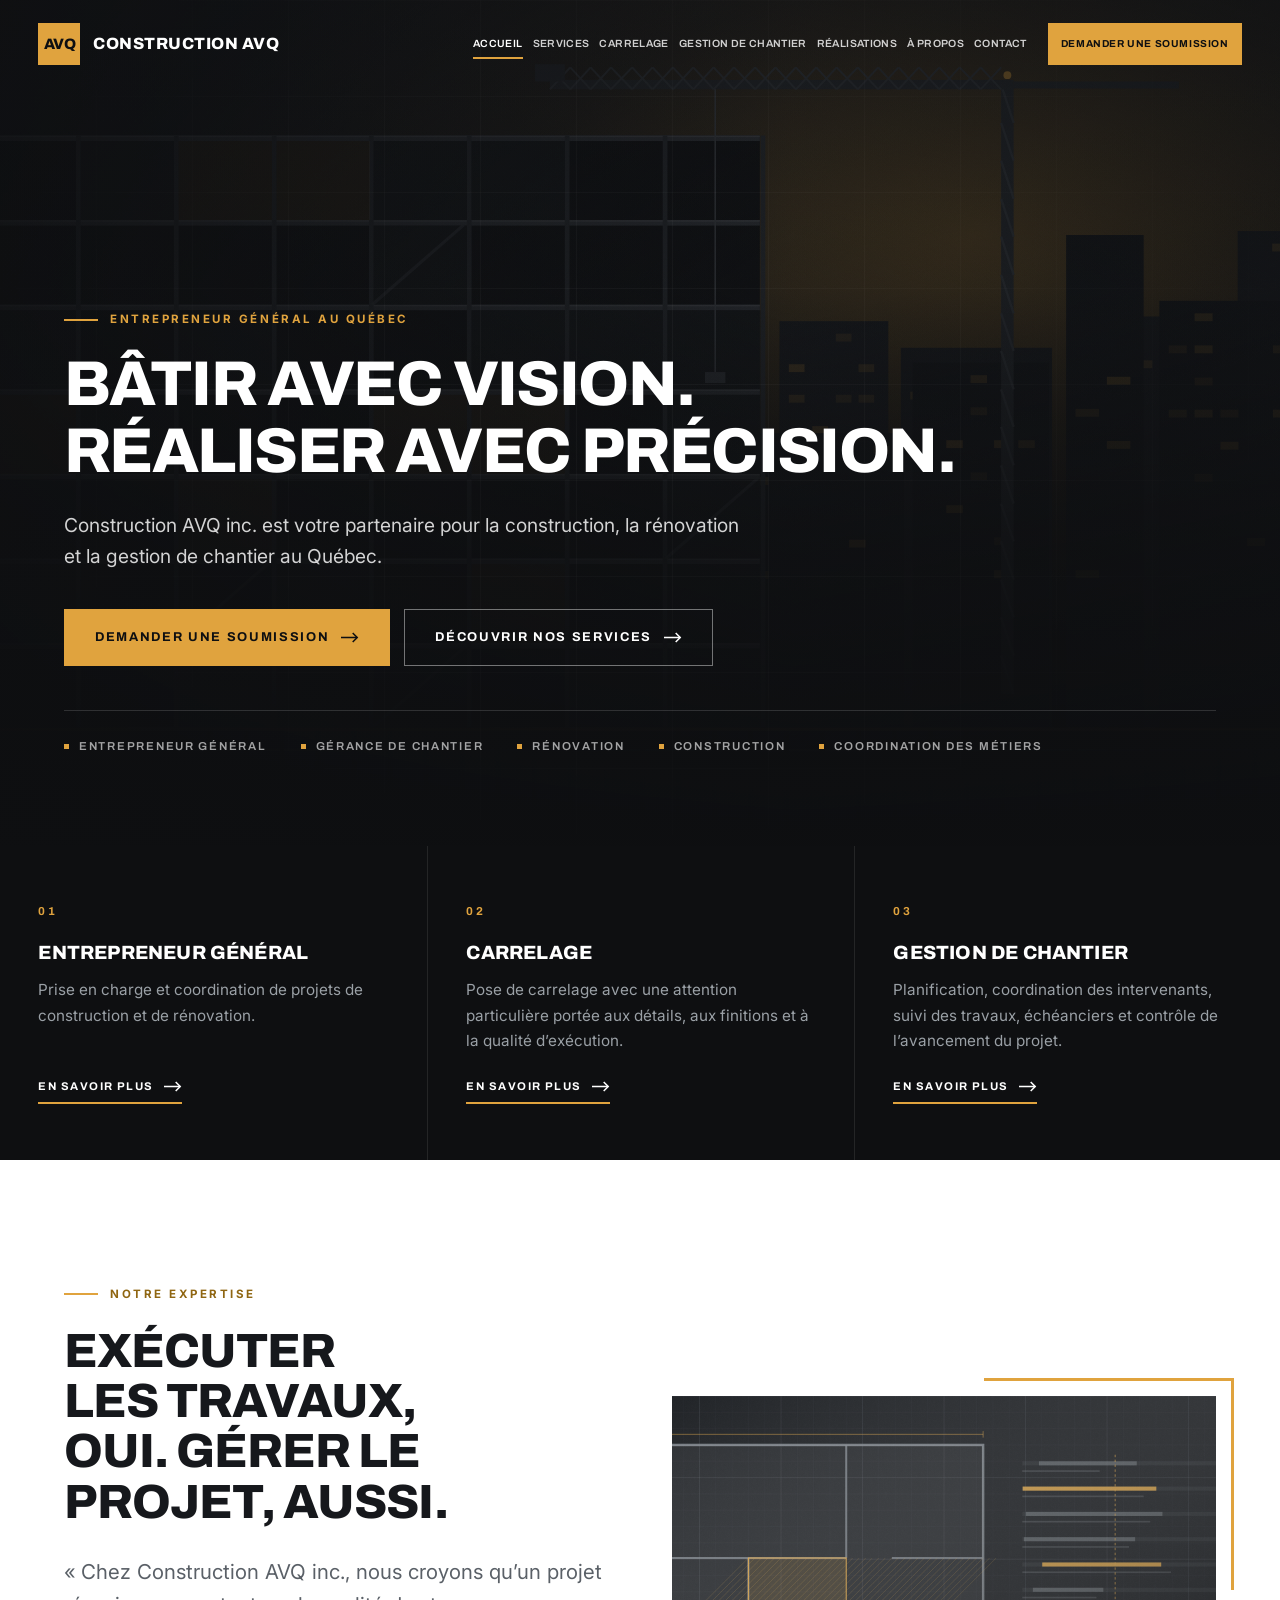
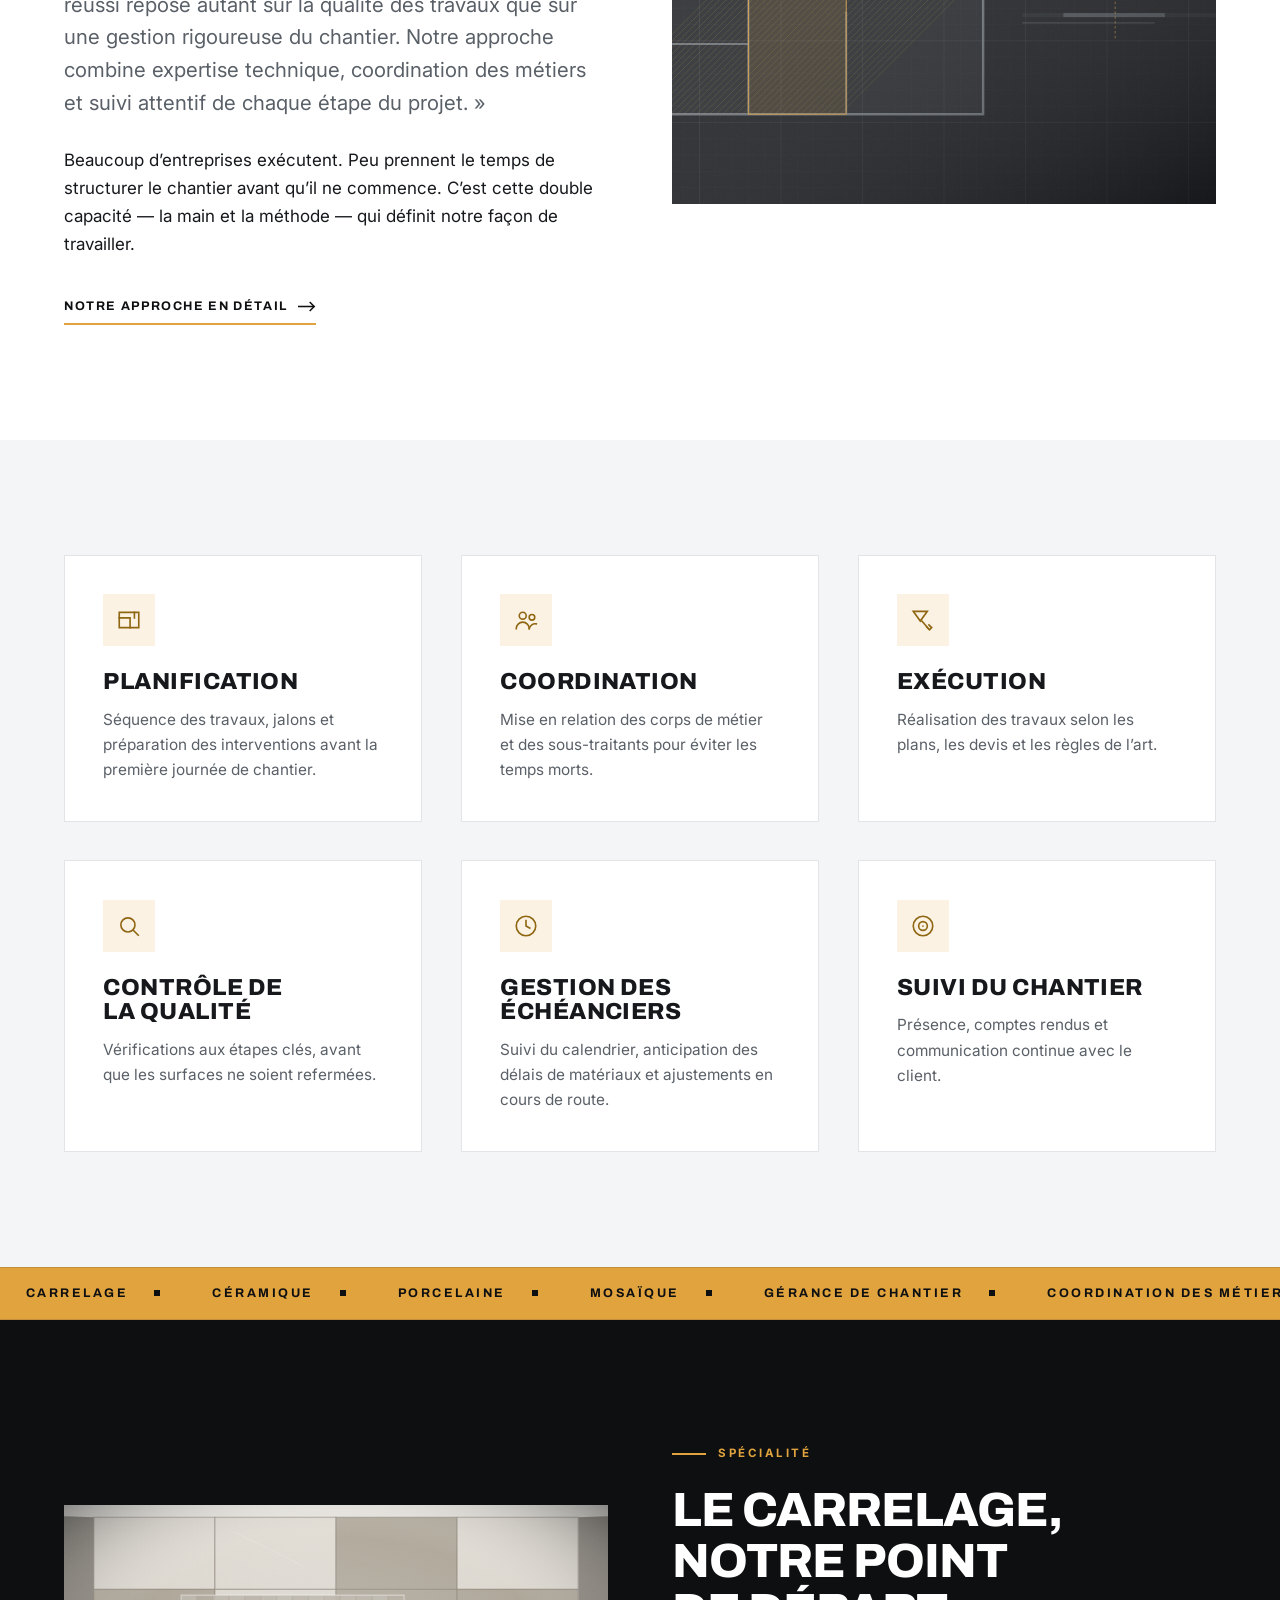
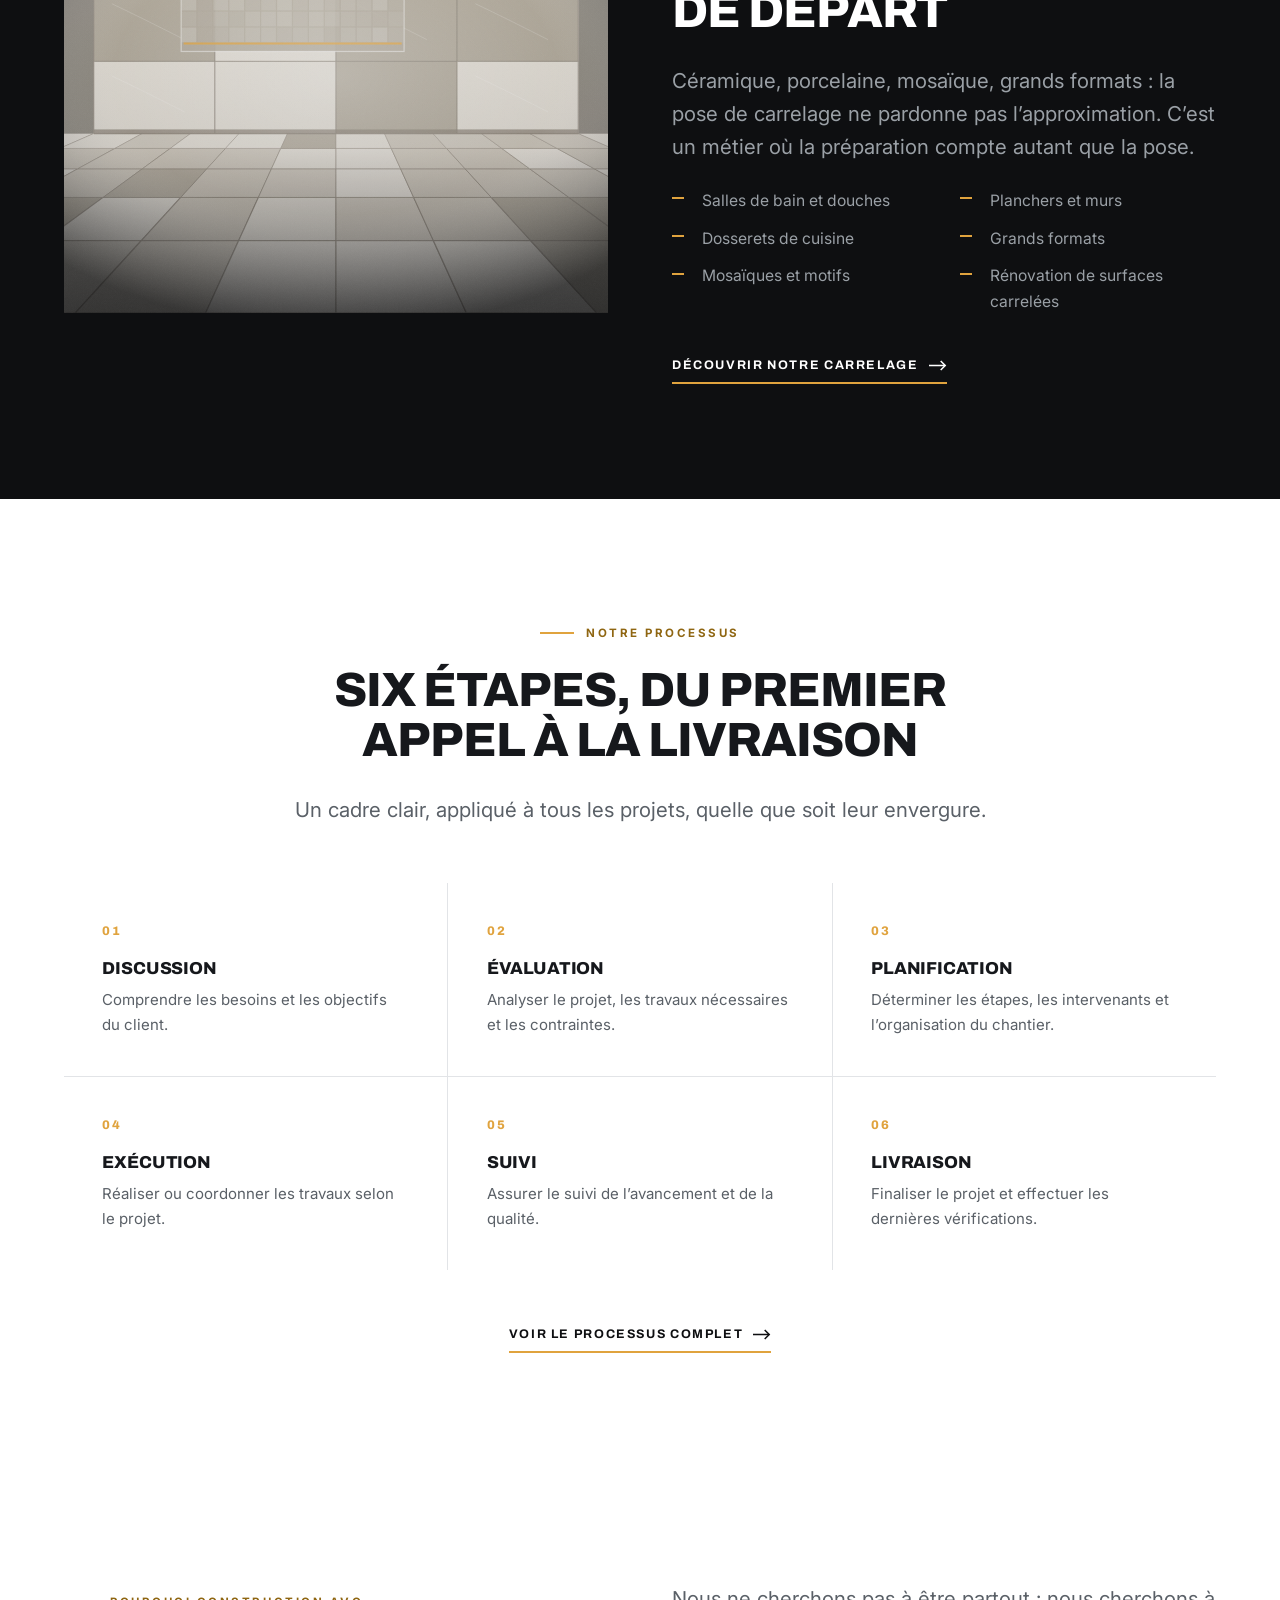
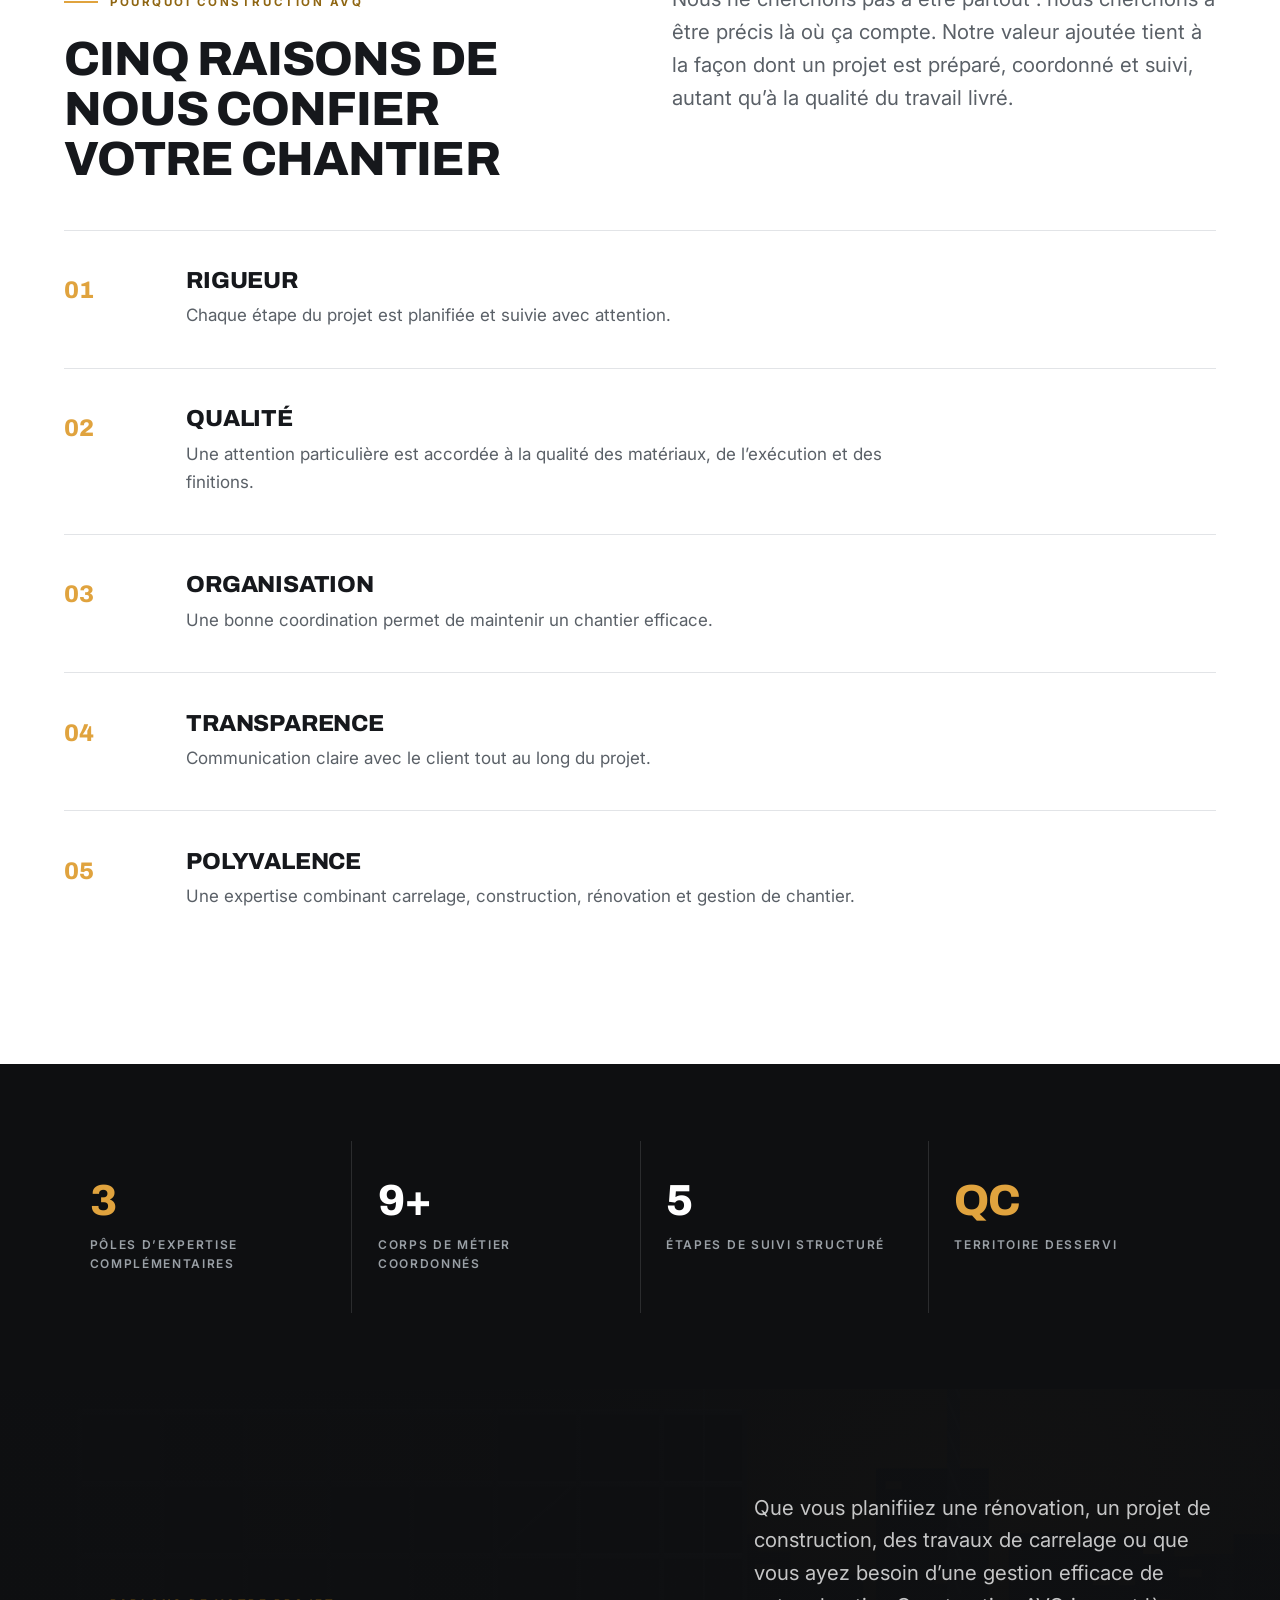
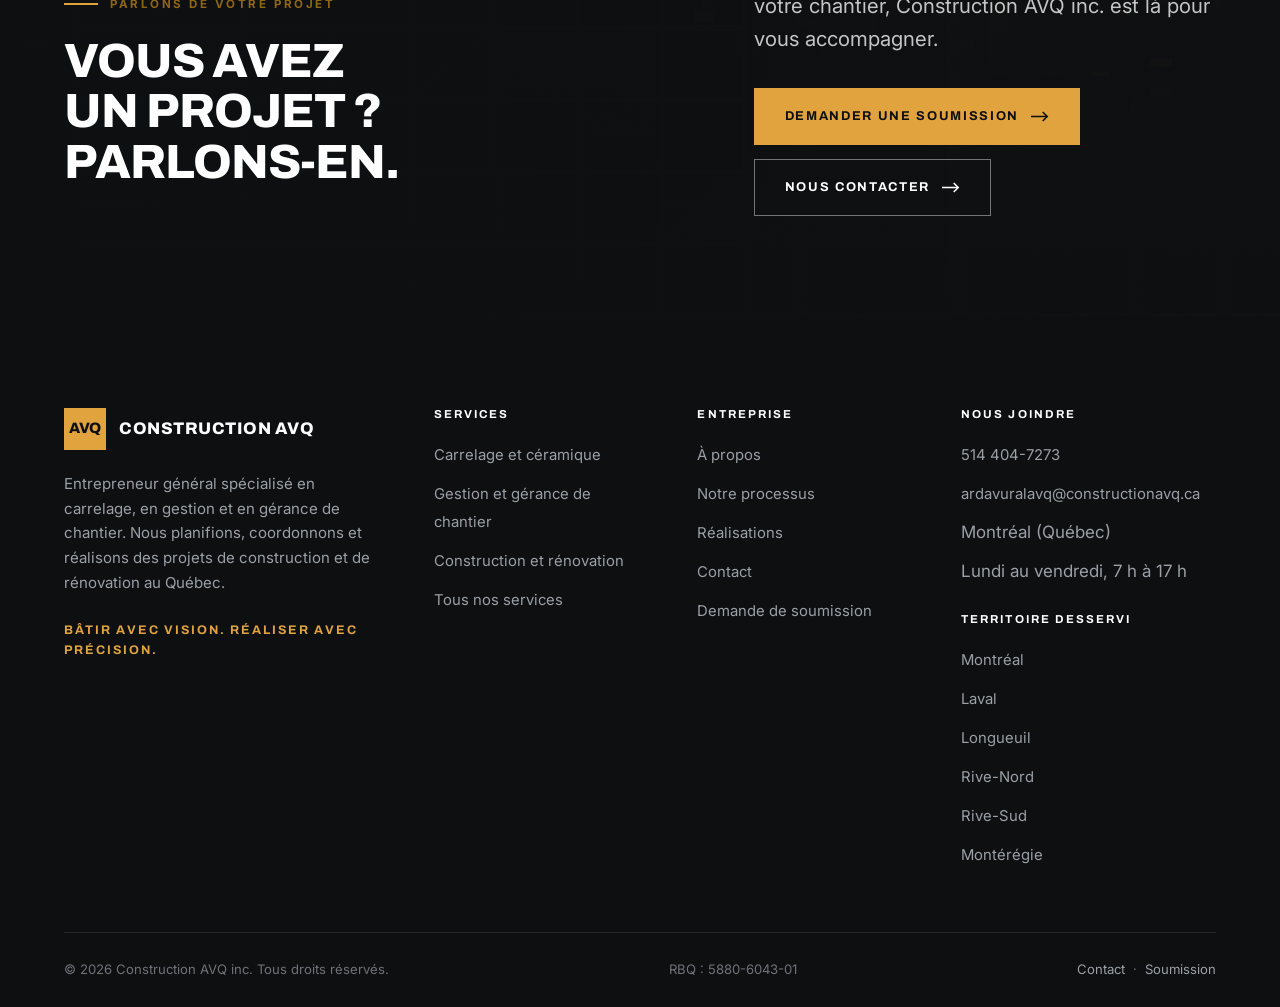
==== index.html @ e279b759 "Retire la reproduction du logo La reproduction vectorielle réalisée à l'œil ne rend pas fidèlement l" ====
<!DOCTYPE html>
<html lang="fr-CA">
<head>
<meta charset="utf-8">
<meta name="viewport" content="width=device-width, initial-scale=1">
<title>Entrepreneur général et carrelage à Montréal | Construction AVQ</title>
<meta name="description" content="Entrepreneur général spécialisé en carrelage, gestion et gérance de chantier. Construction et rénovation à Montréal et au Québec. Demandez une soumission.">
<meta name="keywords" content="entrepreneur général Montréal, entrepreneur général Québec, carrelage Montréal, pose de céramique Montréal, gestion de chantier Montréal, gérance de chantier, rénovation Montréal, construction Montréal, carreleur Montréal">
<link rel="canonical" href="https://constructionavq.ca/">
<meta name="author" content="Construction AVQ inc.">
<meta name="robots" content="index, follow, max-image-preview:large">
<meta name="theme-color" content="#0E0F11">
<meta name="geo.region" content="CA-QC">
<meta name="geo.placename" content="Montréal, Québec">

<meta property="og:type" content="website">
<meta property="og:locale" content="fr_CA">
<meta property="og:site_name" content="Construction AVQ inc.">
<meta property="og:title" content="Entrepreneur général et carrelage à Montréal | Construction AVQ">
<meta property="og:description" content="Entrepreneur général spécialisé en carrelage, gestion et gérance de chantier. Construction et rénovation à Montréal et au Québec. Demandez une soumission.">
<meta property="og:url" content="https://constructionavq.ca/">
<meta property="og:image" content="https://constructionavq.ca/assets/img/hero-chantier.svg">
<meta name="twitter:card" content="summary_large_image">
<meta name="twitter:title" content="Entrepreneur général et carrelage à Montréal | Construction AVQ">
<meta name="twitter:description" content="Entrepreneur général spécialisé en carrelage, gestion et gérance de chantier. Construction et rénovation à Montréal et au Québec. Demandez une soumission.">
<meta name="twitter:image" content="https://constructionavq.ca/assets/img/hero-chantier.svg">

<link rel="icon" href="assets/img/favicon.svg" type="image/svg+xml">
<link rel="apple-touch-icon" href="assets/img/favicon.svg">
<link rel="manifest" href="site.webmanifest">
<link rel="preconnect" href="https://fonts.googleapis.com">
<link rel="preconnect" href="https://fonts.gstatic.com" crossorigin>
<link rel="stylesheet" href="https://fonts.googleapis.com/css2?family=Archivo:wght@500;600;700;800&family=Inter:wght@400;500;600;700&display=swap" media="print" onload="this.media='all'">
<noscript><link rel="stylesheet" href="https://fonts.googleapis.com/css2?family=Archivo:wght@500;600;700;800&family=Inter:wght@400;500;600;700&display=swap"></noscript>
<link rel="stylesheet" href="assets/css/style.css">
<noscript><style>
  /* Sans JavaScript : tout le contenu reste visible et la navigation reste utilisable. */
  .reveal { opacity: 1; transform: none; }
  .barre-mobile { transform: none; }
  .marquee__piste { animation: none; }
  .entete { position: static; background: var(--noir); }
  .burger { display: none; }
  .hero, .pagehero { padding-top: clamp(40px, 6vw, 72px); }
  @media (max-width: 1180px) {
    .menu-mobile { position: static; opacity: 1; visibility: visible; transform: none;
                   padding: 4px var(--gouttiere) 30px; }
  }
</style></noscript>
<script type="application/ld+json">{"@context":"https://schema.org","@type":"GeneralContractor","@id":"https://constructionavq.ca/#entreprise","name":"Construction AVQ inc.","alternateName":"Construction AVQ","slogan":"Bâtir avec vision. Réaliser avec précision.","description":"Entrepreneur général québécois spécialisé en carrelage, en gestion et en gérance de chantier. Construction, rénovation, coordination des sous-traitants et suivi de projet au Québec.","url":"https://constructionavq.ca/","telephone":"514 404-7273","email":"ardavuralavq@constructionavq.ca","image":"https://constructionavq.ca/assets/img/hero-chantier.svg","logo":"https://constructionavq.ca/assets/img/favicon.svg","priceRange":"$$","identifier":{"@type":"PropertyValue","name":"Licence RBQ","value":"5880-6043-01","description":"Licence de la Régie du bâtiment du Québec"},"address":{"@type":"PostalAddress","addressLocality":"Montréal","addressRegion":"QC","addressCountry":"CA"},"areaServed":[{"@type":"City","name":"Montréal"},{"@type":"City","name":"Laval"},{"@type":"City","name":"Longueuil"},{"@type":"City","name":"Rive-Nord"},{"@type":"City","name":"Rive-Sud"},{"@type":"City","name":"Montérégie"},{"@type":"City","name":"Laurentides"},{"@type":"City","name":"Lanaudière"},{"@type":"City","name":"Ville de Québec"},{"@type":"City","name":"Estrie"}],"openingHoursSpecification":[{"@type":"OpeningHoursSpecification","dayOfWeek":["Monday","Tuesday","Wednesday","Thursday","Friday"],"opens":"07:00","closes":"17:00"}],"knowsAbout":["Carrelage","Pose de céramique","Pose de porcelaine","Mosaïque","Gestion de chantier","Gérance de chantier","Rénovation résidentielle","Rénovation commerciale","Coordination de sous-traitants"],"hasOfferCatalog":{"@type":"OfferCatalog","name":"Services de Construction AVQ inc.","itemListElement":[{"@type":"Offer","itemOffered":{"@type":"Service","name":"Carrelage et pose de céramique"}},{"@type":"Offer","itemOffered":{"@type":"Service","name":"Gestion et gérance de chantier"}},{"@type":"Offer","itemOffered":{"@type":"Service","name":"Construction et rénovation"}}]}}</script>
<script type="application/ld+json">{"@context":"https://schema.org","@type":"WebSite","name":"Construction AVQ inc.","url":"https://constructionavq.ca/","inLanguage":"fr-CA","publisher":{"@id":"https://constructionavq.ca/#entreprise"}}</script>
</head>
<body>
<a class="skip" href="#contenu">Aller au contenu principal</a>
<header class="entete">
  <div class="wrap entete__inner">
    <a class="logo" href="index.html" aria-label="Construction AVQ inc. — accueil">
      <span class="logo__marque" aria-hidden="true">AVQ</span>
      <span class="logo__texte">
        <span class="logo__nom">Construction AVQ<span class="sr-only"> inc.</span></span>
      </span>
    </a>
    <nav class="nav" aria-label="Navigation principale"><a href="index.html" aria-current="page">Accueil</a><a href="services.html">Services</a><a href="carrelage.html">Carrelage</a><a href="gestion-de-chantier.html">Gestion de chantier</a><a href="realisations.html">Réalisations</a><a href="a-propos.html">À propos</a><a href="contact.html">Contact</a></nav>
    <a class="btn btn-nav" href="soumission.html">Demander une soumission</a>
    <button class="burger" type="button" aria-expanded="false" aria-controls="menu-mobile" aria-label="Ouvrir le menu">
      <span></span><span></span><span></span>
    </button>
  </div>
</header>
<div class="menu-mobile" id="menu-mobile">
  <a class="m-lien" href="index.html" aria-current="page">Accueil<span>01</span></a><a class="m-lien" href="services.html">Services<span>02</span></a><a class="m-lien" href="carrelage.html">Carrelage<span>03</span></a><a class="m-lien" href="gestion-de-chantier.html">Gestion de chantier<span>04</span></a><a class="m-lien" href="realisations.html">Réalisations<span>05</span></a><a class="m-lien" href="a-propos.html">À propos<span>06</span></a><a class="m-lien" href="contact.html">Contact<span>07</span></a>
  <a class="btn" href="soumission.html">Demander une soumission<svg class="fl" viewBox="0 0 20 12" width="18" height="11" fill="none" stroke="currentColor" stroke-width="1.7" aria-hidden="true"><path d="M0 6h18"/><path d="m13 1 5 5-5 5"/></svg></a>
  <div class="menu-mobile__coord">
    <p>Une question&nbsp;? <a href="tel:+15144047273">514 404-7273</a><br>
    <a class="courriel" href="mailto:ardavuralavq@constructionavq.ca?subject=Question%20%E2%80%94%20Construction%20AVQ%20inc.">ardavuralavq@<wbr>constructionavq.ca</a></p>
  </div>
</div>
<main id="contenu">

<section class="hero">
  <div class="hero__media">
    <img src="assets/img/hero-chantier.svg" alt="Chantier de construction moderne en fin de journée, structure de béton et grue à tour" width="1920" height="1080" fetchpriority="high">
  </div>
  <div class="hero__voile"></div>
  <div class="hero__grille"></div>
  <div class="wrap hero__contenu">
    <p class="eyebrow">Entrepreneur général au Québec</p>
    <h1>Bâtir avec vision.<br>Réaliser avec précision.</h1>
    <p class="hero__sous">Construction AVQ inc. est votre partenaire pour la construction, la rénovation et la gestion de chantier au Québec.</p>
    <div class="btn-groupe"><a class="btn" href="soumission.html">Demander une soumission<svg class="fl" viewBox="0 0 20 12" width="18" height="11" fill="none" stroke="currentColor" stroke-width="1.7" aria-hidden="true"><path d="M0 6h18"/><path d="m13 1 5 5-5 5"/></svg></a><a class="btn btn--clair" href="services.html">Découvrir nos services<svg class="fl" viewBox="0 0 20 12" width="18" height="11" fill="none" stroke="currentColor" stroke-width="1.7" aria-hidden="true"><path d="M0 6h18"/><path d="m13 1 5 5-5 5"/></svg></a></div>
    <div class="hero__bandeau">
      <span>Entrepreneur général</span><span>Gérance de chantier</span><span>Rénovation</span><span>Construction</span><span>Coordination des métiers</span>
    </div>
  </div>
</section>

<section class="piliers" aria-label="Nos trois principales expertises">
  <article class="pilier reveal" data-delai="1"><div class="pilier__num">01</div><h3>Entrepreneur général</h3><p>Prise en charge et coordination de projets de construction et de rénovation.</p><a class="lien-fleche" href="construction-renovation.html">En savoir plus<svg class="fl" viewBox="0 0 20 12" width="18" height="11" fill="none" stroke="currentColor" stroke-width="1.7" aria-hidden="true"><path d="M0 6h18"/><path d="m13 1 5 5-5 5"/></svg></a></article><article class="pilier reveal" data-delai="2"><div class="pilier__num">02</div><h3>Carrelage</h3><p>Pose de carrelage avec une attention particulière portée aux détails, aux finitions et à la qualité d’exécution.</p><a class="lien-fleche" href="carrelage.html">En savoir plus<svg class="fl" viewBox="0 0 20 12" width="18" height="11" fill="none" stroke="currentColor" stroke-width="1.7" aria-hidden="true"><path d="M0 6h18"/><path d="m13 1 5 5-5 5"/></svg></a></article><article class="pilier reveal" data-delai="3"><div class="pilier__num">03</div><h3>Gestion de chantier</h3><p>Planification, coordination des intervenants, suivi des travaux, échéanciers et contrôle de l’avancement du projet.</p><a class="lien-fleche" href="gestion-de-chantier.html">En savoir plus<svg class="fl" viewBox="0 0 20 12" width="18" height="11" fill="none" stroke="currentColor" stroke-width="1.7" aria-hidden="true"><path d="M0 6h18"/><path d="m13 1 5 5-5 5"/></svg></a></article>
</section>

<section class="section">
  <div class="wrap">
    <div class="duo">
      <div class="reveal">
        <p class="eyebrow">Notre expertise</p>
        <h2>Exécuter les travaux, oui. Gérer le projet, aussi.</h2>
        <p class="lead" style="margin-bottom:26px">«&nbsp;Chez Construction AVQ inc., nous croyons qu’un projet réussi repose autant sur la qualité des travaux que sur une gestion rigoureuse du chantier. Notre approche combine expertise technique, coordination des métiers et suivi attentif de chaque étape du projet.&nbsp;»</p>
        <p>Beaucoup d’entreprises exécutent. Peu prennent le temps de structurer le chantier avant qu’il ne commence. C’est cette double capacité — la main et la méthode — qui définit notre façon de travailler.</p>
        <div style="margin-top:32px"><a class="lien-fleche" href="a-propos.html">Notre approche en détail<svg class="fl" viewBox="0 0 20 12" width="18" height="11" fill="none" stroke="currentColor" stroke-width="1.7" aria-hidden="true"><path d="M0 6h18"/><path d="m13 1 5 5-5 5"/></svg></a></div>
      </div>
      <div class="duo__media duo__cadre reveal" data-delai="1">
        <img src="assets/img/gestion-chantier.svg" alt="Plan de chantier annoté et échéancier de projet de construction" width="1600" height="1000" loading="lazy">
      </div>
    </div>
  </div>
</section>

<section class="section section--gris" style="padding-top:0">
  <div class="wrap" style="padding-top:var(--section-y)">
    <div class="grille grille--3 grille--espacee">
      <article class="carte reveal" data-delai="0"><div class="carte__ico"><svg viewBox="0 0 24 24" fill="none" stroke="currentColor" stroke-width="1.5" stroke-linecap="square" stroke-linejoin="miter" aria-hidden="true" focusable="false" width="26" height="26"><path d="M3 5h18v14H3z"/><path d="M3 10h10M13 10v9M17 5v5"/></svg></div><h3>Planification</h3><p>Séquence des travaux, jalons et préparation des interventions avant la première journée de chantier.</p></article><article class="carte reveal" data-delai="1"><div class="carte__ico"><svg viewBox="0 0 24 24" fill="none" stroke="currentColor" stroke-width="1.5" stroke-linecap="square" stroke-linejoin="miter" aria-hidden="true" focusable="false" width="26" height="26"><circle cx="9" cy="8" r="3.2"/><path d="M3 20a6 6 0 0 1 12 0"/><circle cx="17.5" cy="9.5" r="2.6"/><path d="M15 20a5.5 5.5 0 0 1 6.5-4.4"/></svg></div><h3>Coordination</h3><p>Mise en relation des corps de métier et des sous-traitants pour éviter les temps morts.</p></article><article class="carte reveal" data-delai="2"><div class="carte__ico"><svg viewBox="0 0 24 24" fill="none" stroke="currentColor" stroke-width="1.5" stroke-linecap="square" stroke-linejoin="miter" aria-hidden="true" focusable="false" width="26" height="26"><path d="M3 4h13l-6.5 9L3 4Z"/><path d="M11 13l6 7"/><path d="M15.5 18.5l2.5 2.5 2-2-2.5-2.5"/></svg></div><h3>Exécution</h3><p>Réalisation des travaux selon les plans, les devis et les règles de l’art.</p></article><article class="carte reveal" data-delai="3"><div class="carte__ico"><svg viewBox="0 0 24 24" fill="none" stroke="currentColor" stroke-width="1.5" stroke-linecap="square" stroke-linejoin="miter" aria-hidden="true" focusable="false" width="26" height="26"><circle cx="11" cy="11" r="6.5"/><path d="m16 16 4.5 4.5"/></svg></div><h3>Contrôle de la qualité</h3><p>Vérifications aux étapes clés, avant que les surfaces ne soient refermées.</p></article><article class="carte reveal" data-delai="0"><div class="carte__ico"><svg viewBox="0 0 24 24" fill="none" stroke="currentColor" stroke-width="1.5" stroke-linecap="square" stroke-linejoin="miter" aria-hidden="true" focusable="false" width="26" height="26"><circle cx="12" cy="12" r="9"/><path d="M12 7v5l3.5 2"/></svg></div><h3>Gestion des échéanciers</h3><p>Suivi du calendrier, anticipation des délais de matériaux et ajustements en cours de route.</p></article><article class="carte reveal" data-delai="1"><div class="carte__ico"><svg viewBox="0 0 24 24" fill="none" stroke="currentColor" stroke-width="1.5" stroke-linecap="square" stroke-linejoin="miter" aria-hidden="true" focusable="false" width="26" height="26"><circle cx="12" cy="12" r="9"/><circle cx="12" cy="12" r="4"/><circle cx="12" cy="12" r="0.8" fill="currentColor" stroke="none"/></svg></div><h3>Suivi du chantier</h3><p>Présence, comptes rendus et communication continue avec le client.</p></article>
    </div>
  </div>
</section>

<div class="marquee" aria-hidden="true"><div class="marquee__piste"><span>Carrelage</span><span>Céramique</span><span>Porcelaine</span><span>Mosaïque</span><span>Gérance de chantier</span><span>Coordination des métiers</span><span>Rénovation résidentielle</span><span>Rénovation commerciale</span><span>Échéanciers</span><span>Contrôle de la qualité</span></div></div>

<section class="section section--sombre">
  <div class="wrap">
    <div class="duo duo--inverse">
      <div class="duo__media reveal">
        <img src="assets/img/carrelage-grand-format.svg" alt="Plancher de porcelaine grand format posé avec joints alignés" width="1600" height="1000" loading="lazy">
      </div>
      <div class="reveal" data-delai="1">
        <p class="eyebrow">Spécialité</p>
        <h2>Le carrelage, notre point de départ</h2>
        <p class="lead" style="margin-bottom:24px">Céramique, porcelaine, mosaïque, grands formats&nbsp;: la pose de carrelage ne pardonne pas l’approximation. C’est un métier où la préparation compte autant que la pose.</p>
        <ul class="liste liste--2" style="margin-bottom:34px">
          <li>Salles de bain et douches</li>
          <li>Planchers et murs</li>
          <li>Dosserets de cuisine</li>
          <li>Grands formats</li>
          <li>Mosaïques et motifs</li>
          <li>Rénovation de surfaces carrelées</li>
        </ul>
        <a class="lien-fleche" href="carrelage.html">Découvrir notre carrelage<svg class="fl" viewBox="0 0 20 12" width="18" height="11" fill="none" stroke="currentColor" stroke-width="1.7" aria-hidden="true"><path d="M0 6h18"/><path d="m13 1 5 5-5 5"/></svg></a>
      </div>
    </div>
  </div>
</section>

<section class="section">
  <div class="wrap">
    <div class="center" style="margin-bottom:56px">
      <p class="eyebrow reveal">Notre processus</p>
      <h2 class="reveal">Six étapes, du premier appel à la livraison</h2>
      <p class="lead reveal" data-delai="1">Un cadre clair, appliqué à tous les projets, quelle que soit leur envergure.</p>
    </div>
    <div class="etapes-grille">
      <article class="etape-carte reveal" data-delai="0"><div class="etape-carte__num">01</div><h3>Discussion</h3><p>Comprendre les besoins et les objectifs du client.</p></article><article class="etape-carte reveal" data-delai="1"><div class="etape-carte__num">02</div><h3>Évaluation</h3><p>Analyser le projet, les travaux nécessaires et les contraintes.</p></article><article class="etape-carte reveal" data-delai="2"><div class="etape-carte__num">03</div><h3>Planification</h3><p>Déterminer les étapes, les intervenants et l’organisation du chantier.</p></article><article class="etape-carte reveal" data-delai="3"><div class="etape-carte__num">04</div><h3>Exécution</h3><p>Réaliser ou coordonner les travaux selon le projet.</p></article><article class="etape-carte reveal" data-delai="0"><div class="etape-carte__num">05</div><h3>Suivi</h3><p>Assurer le suivi de l’avancement et de la qualité.</p></article><article class="etape-carte reveal" data-delai="1"><div class="etape-carte__num">06</div><h3>Livraison</h3><p>Finaliser le projet et effectuer les dernières vérifications.</p></article>
    </div>
    <div class="center" style="margin-top:48px"><a class="lien-fleche" href="processus.html">Voir le processus complet<svg class="fl" viewBox="0 0 20 12" width="18" height="11" fill="none" stroke="currentColor" stroke-width="1.7" aria-hidden="true"><path d="M0 6h18"/><path d="m13 1 5 5-5 5"/></svg></a></div>
  </div>
</section>

<section class="section ">
  <div class="wrap">
    <div class="duo" style="align-items:start; margin-bottom:16px">
      <div class="reveal">
        <p class="eyebrow">Pourquoi Construction AVQ</p>
        <h2>Cinq raisons de nous confier votre chantier</h2>
      </div>
      <div class="reveal" data-delai="1">
        <p class="lead">Nous ne cherchons pas à être partout&nbsp;: nous cherchons à être précis là où ça compte. Notre valeur ajoutée tient à la façon dont un projet est préparé, coordonné et suivi, autant qu’à la qualité du travail livré.</p>
      </div>
    </div>
    <div class="avantage reveal" data-delai="0"><div class="avantage__num">01</div><div><h3>Rigueur</h3><p>Chaque étape du projet est planifiée et suivie avec attention.</p></div></div><div class="avantage reveal" data-delai="1"><div class="avantage__num">02</div><div><h3>Qualité</h3><p>Une attention particulière est accordée à la qualité des matériaux, de l’exécution et des finitions.</p></div></div><div class="avantage reveal" data-delai="2"><div class="avantage__num">03</div><div><h3>Organisation</h3><p>Une bonne coordination permet de maintenir un chantier efficace.</p></div></div><div class="avantage reveal" data-delai="3"><div class="avantage__num">04</div><div><h3>Transparence</h3><p>Communication claire avec le client tout au long du projet.</p></div></div><div class="avantage reveal" data-delai="4"><div class="avantage__num">05</div><div><h3>Polyvalence</h3><p>Une expertise combinant carrelage, construction, rénovation et gestion de chantier.</p></div></div>
  </div>
</section>

<section class="section section--sombre" style="padding-block:clamp(48px,6vw,86px)">
  <div class="wrap">
    <div class="stats">
      <div class="stat"><div class="stat__val"><em>3</em></div><div class="stat__lib">pôles d’expertise complémentaires</div></div>
      <div class="stat"><div class="stat__val"><span data-compteur="10" data-suffixe="+">10+</span></div><div class="stat__lib">corps de métier coordonnés</div></div>
      <div class="stat"><div class="stat__val"><span data-compteur="6" data-suffixe="">6</span></div><div class="stat__lib">étapes de suivi structuré</div></div>
      <div class="stat"><div class="stat__val"><em>QC</em></div><div class="stat__lib">territoire desservi</div></div>
    </div>
  </div>
</section>

<section class="cta">
  <div class="cta__media"><img src="assets/img/chantier-nuit.svg" alt="" loading="lazy" width="1600" height="900"></div>
  <div class="wrap">
    <div class="cta__inner">
      <div class="reveal">
        <p class="eyebrow">Parlons de votre projet</p>
        <h2>Vous avez un projet&nbsp;? Parlons-en.</h2>
      </div>
      <div class="reveal" data-delai="1">
        <p class="lead" style="margin-bottom:32px">Que vous planifiiez une rénovation, un projet de construction, des travaux de carrelage ou que vous ayez besoin d’une gestion efficace de votre chantier, Construction AVQ inc. est là pour vous accompagner.</p>
        <div class="btn-groupe"><a class="btn" href="soumission.html">Demander une soumission<svg class="fl" viewBox="0 0 20 12" width="18" height="11" fill="none" stroke="currentColor" stroke-width="1.7" aria-hidden="true"><path d="M0 6h18"/><path d="m13 1 5 5-5 5"/></svg></a><a class="btn btn--clair" href="contact.html">Nous contacter<svg class="fl" viewBox="0 0 20 12" width="18" height="11" fill="none" stroke="currentColor" stroke-width="1.7" aria-hidden="true"><path d="M0 6h18"/><path d="m13 1 5 5-5 5"/></svg></a></div>
      </div>
    </div>
  </div>
</section>

</main>
<footer class="pied">
  <div class="wrap">
    <div class="pied__haut">
      <div>
        <a class="logo" href="index.html" aria-label="Construction AVQ inc. — accueil">
          <span class="logo__marque" aria-hidden="true">AVQ</span>
          <span class="logo__texte">
            <span class="logo__nom">Construction AVQ</span>
          </span>
        </a>
        <p class="pied__desc">Entrepreneur général spécialisé en carrelage, en gestion et en gérance de chantier. Nous planifions, coordonnons et réalisons des projets de construction et de rénovation au Québec.</p>
        <p class="pied__slogan">Bâtir avec vision. Réaliser avec précision.</p>
      </div>
      <div>
        <h4>Services</h4>
        <ul><li><a href="carrelage.html">Carrelage et céramique</a></li><li><a href="gestion-de-chantier.html">Gestion et gérance de chantier</a></li><li><a href="construction-renovation.html">Construction et rénovation</a></li><li><a href="services.html">Tous nos services</a></li></ul>
      </div>
      <div>
        <h4>Entreprise</h4>
        <ul><li><a href="a-propos.html">À propos</a></li><li><a href="processus.html">Notre processus</a></li><li><a href="realisations.html">Réalisations</a></li><li><a href="contact.html">Contact</a></li><li><a href="soumission.html">Demande de soumission</a></li></ul>
      </div>
      <div>
        <h4>Nous joindre</h4>
        <ul>
          <li><a href="tel:+15144047273">514 404-7273</a></li>
          <li><a class="courriel" href="mailto:ardavuralavq@constructionavq.ca?subject=Demande%20d%E2%80%99information%20%E2%80%94%20Construction%20AVQ%20inc.">ardavuralavq@<wbr>constructionavq.ca</a></li>
          <li>Montréal (Québec)</li>
          <li>Lundi au vendredi, 7 h à 17 h</li>
        </ul>
        <h4 style="margin-top:28px">Territoire desservi</h4>
        <ul><li><a href="contact.html">Montréal</a></li><li><a href="contact.html">Laval</a></li><li><a href="contact.html">Longueuil</a></li><li><a href="contact.html">Rive-Nord</a></li><li><a href="contact.html">Rive-Sud</a></li><li><a href="contact.html">Montérégie</a></li></ul>
      </div>
    </div>
    <div class="pied__bas">
      <span>&copy; <span data-annee>2026</span> Construction AVQ inc. Tous droits réservés.</span>
      <span>RBQ : 5880-6043-01</span>
      <span><a href="contact.html">Contact</a> &nbsp;·&nbsp; <a href="soumission.html">Soumission</a></span>
    </div>
  </div>
</footer>
<nav class="barre-mobile" aria-label="Actions rapides">
  <a href="tel:+15144047273">Appeler</a>
  <a class="principal" href="soumission.html">Soumission</a>
</nav>
<script src="assets/js/main.js" defer></script>
</body>
</html>
---- assets/css/style.css ----
/* ==========================================================================
   Construction AVQ inc. — Feuille de style principale
   Construire avec rigueur. Réaliser avec précision.
   ========================================================================== */

/* --------------------------------------------------------- 1. Design tokens */
:root {
  /* Couleurs */
  --noir:        #0E0F11;
  --anthracite:  #16181C;
  --graphite:    #22252A;
  --acier:       #3A3F46;
  --gris:        #6E7378;
  --gris-moyen:  #9AA0A6;
  --gris-clair:  #E2E4E7;
  --gris-pale:   #F4F5F6;
  --blanc:       #FFFFFF;

  --accent:      #E0A33E;   /* doré repris du logo — 8,6:1 sur fond anthracite */
  --accent-fort: #8F6612;   /* variante foncée pour le texte sur fond clair — 5,1:1 sur blanc */
  --accent-doux: rgba(224, 163, 62, 0.14);
  --marine:      #1B3663;   /* bleu marine du logo */

  --texte:       #16181C;
  --texte-doux:  #5A6067;
  --bordure:     #E2E4E7;
  --bordure-sombre: rgba(255, 255, 255, 0.10);

  /* Typographie */
  --font-titre: 'Archivo', 'Inter', -apple-system, BlinkMacSystemFont, 'Segoe UI', Roboto, Helvetica, Arial, sans-serif;
  --font-texte: 'Inter', -apple-system, BlinkMacSystemFont, 'Segoe UI', Roboto, Helvetica, Arial, sans-serif;

  /* Rythme */
  --max:        1280px;
  --max-etroit: 860px;
  --gouttiere:  clamp(20px, 5vw, 64px);
  --section-y:  clamp(64px, 9vw, 132px);

  /* Divers */
  --transition: 420ms cubic-bezier(0.22, 0.61, 0.36, 1);
  --ombre:      0 24px 60px -28px rgba(14, 15, 17, 0.45);
  --ombre-forte:0 40px 90px -40px rgba(14, 15, 17, 0.70);
}

/* ------------------------------------------------------------- 2. Réglages */
*, *::before, *::after { box-sizing: border-box; }

html {
  -webkit-text-size-adjust: 100%;
  scroll-behavior: smooth;
  scroll-padding-top: 96px;
}

body {
  margin: 0;
  background: var(--blanc);
  color: var(--texte);
  font-family: var(--font-texte);
  font-size: 17px;
  line-height: 1.65;
  font-weight: 400;
  -webkit-font-smoothing: antialiased;
  -moz-osx-font-smoothing: grayscale;
  overflow-x: hidden;
}

img, svg, video { max-width: 100%; display: block; }
a { color: inherit; text-decoration: none; }
button { font: inherit; }

h1, h2, h3, h4, h5 {
  font-family: var(--font-titre);
  font-weight: 800;
  line-height: 1.05;
  letter-spacing: -0.02em;
  margin: 0 0 0.6em;
  text-wrap: balance;
}

h1 { font-size: clamp(2.15rem, 5.4vw, 3.95rem); text-transform: uppercase; letter-spacing: -0.025em; }
h2 { font-size: clamp(1.9rem, 4vw, 3rem); text-transform: uppercase; }
h3 { font-size: clamp(1.15rem, 1.9vw, 1.45rem); letter-spacing: -0.01em; }
h4 { font-size: 1.05rem; letter-spacing: 0; }
p  { margin: 0 0 1.15em; }
p:last-child { margin-bottom: 0; }

::selection { background: var(--accent); color: var(--noir); }

:focus-visible {
  outline: 2px solid var(--accent);
  outline-offset: 3px;
}

/* ------------------------------------------------------------ 3. Utilitaires */
.wrap {
  width: 100%;
  max-width: var(--max);
  margin-inline: auto;
  padding-inline: var(--gouttiere);
}
.wrap--etroit { max-width: var(--max-etroit); }

.section { padding-block: var(--section-y); }
.section--sombre { background: var(--noir); color: var(--gris-clair); }
.section--sombre h2, .section--sombre h3 { color: var(--blanc); }
.section--gris { background: var(--gris-pale); }

.sr-only {
  position: absolute; width: 1px; height: 1px; padding: 0; margin: -1px;
  overflow: hidden; clip: rect(0 0 0 0); white-space: nowrap; border: 0;
}

.skip {
  position: absolute; left: 12px; top: -100px; z-index: 200;
  background: var(--accent); color: var(--noir); padding: 12px 20px;
  font-weight: 700; transition: top 200ms;
}
.skip:focus { top: 12px; }

/* Sur-titre / étiquette */
.eyebrow {
  display: inline-flex; align-items: center; gap: 12px;
  font-size: 0.72rem; font-weight: 700; text-transform: uppercase;
  letter-spacing: 0.22em; color: var(--accent-fort); margin-bottom: 22px;
}
.eyebrow::before {
  content: ""; width: 34px; height: 2px; background: var(--accent); flex: none;
}
.section--sombre .eyebrow { color: var(--accent); }

.lead {
  font-size: clamp(1.05rem, 1.6vw, 1.28rem);
  line-height: 1.6;
  color: var(--texte-doux);
  max-width: 62ch;
}
.section--sombre .lead { color: var(--gris-moyen); }

.mesure { max-width: 66ch; }
.center { text-align: center; }
.center .eyebrow { justify-content: center; }
.center .lead { margin-inline: auto; }

.regle { height: 1px; background: var(--bordure); border: 0; margin: 0; }
.section--sombre .regle { background: var(--bordure-sombre); }

/* ---------------------------------------------------------------- 4. Boutons */
.btn {
  --btn-bg: var(--accent);
  --btn-fg: var(--noir);
  display: inline-flex; align-items: center; justify-content: center; gap: 12px;
  padding: 17px 30px;
  background: var(--btn-bg); color: var(--btn-fg);
  font-family: var(--font-titre);
  font-size: 0.80rem; font-weight: 700; text-transform: uppercase; letter-spacing: 0.13em;
  border: 1px solid var(--btn-bg);
  cursor: pointer;
  position: relative; overflow: hidden;
  transition: background var(--transition), color var(--transition), border-color var(--transition), transform 200ms;
  text-align: center;
}
.btn:hover { background: var(--noir); border-color: var(--noir); color: var(--blanc); }
.btn:active { transform: translateY(1px); }
.btn .fl { transition: transform var(--transition); flex: none; }
.btn:hover .fl { transform: translateX(5px); }

.btn--ligne { --btn-bg: transparent; --btn-fg: var(--noir); border-color: var(--noir); }
.btn--ligne:hover { background: var(--noir); color: var(--blanc); }

.btn--clair { --btn-bg: transparent; --btn-fg: var(--blanc); border-color: rgba(255,255,255,0.42); }
.btn--clair:hover { background: var(--blanc); color: var(--noir); border-color: var(--blanc); }

.btn--blanc { --btn-bg: var(--blanc); --btn-fg: var(--noir); }
.btn--blanc:hover { background: var(--accent); border-color: var(--accent); color: var(--noir); }

.btn-groupe { display: flex; flex-wrap: wrap; gap: 14px; }
.center .btn-groupe { justify-content: center; }

/* Lien fléché */
.lien-fleche {
  display: inline-flex; align-items: center; gap: 10px;
  font-family: var(--font-titre); font-weight: 700;
  font-size: 0.78rem; text-transform: uppercase; letter-spacing: 0.13em;
  color: var(--noir); padding-bottom: 6px;
  border-bottom: 2px solid var(--accent);
  transition: gap var(--transition), color var(--transition);
}
.lien-fleche:hover { gap: 18px; color: var(--accent-fort); }
.section--sombre .lien-fleche { color: var(--blanc); }
.section--sombre .lien-fleche:hover { color: var(--accent); }

/* ------------------------------------------------------------- 5. En-tête */
.entete {
  position: fixed; inset: 0 0 auto 0; z-index: 100;
  background: transparent;
  transition: background var(--transition), box-shadow var(--transition), border-color var(--transition);
  border-bottom: 1px solid transparent;
}
/* L'en-tête a son propre conteneur : plus large et moins gouttiéré que le reste
   du site, afin que la navigation complète et le bouton d'appel tiennent sur une ligne. */
.entete .wrap { max-width: 1560px; padding-inline: clamp(20px, 3vw, 40px); }
.entete__inner {
  display: flex; align-items: center; justify-content: space-between; gap: 18px;
  height: 88px;
  transition: height var(--transition);
}
.nav { min-width: 0; flex-wrap: nowrap; }
.entete.is-compact,
.entete.is-clair {
  background: rgba(14, 15, 17, 0.94);
  -webkit-backdrop-filter: saturate(160%) blur(14px);
  backdrop-filter: saturate(160%) blur(14px);
  border-bottom-color: rgba(255,255,255,0.09);
}
.entete.is-compact .entete__inner { height: 74px; }

/* Logo */
.logo { display: flex; align-items: center; gap: 13px; flex: none; }
.logo__marque {
  width: 42px; height: 42px; flex: none;
  display: grid; place-items: center;
  background: var(--accent); color: var(--noir);
  font-family: var(--font-titre); font-weight: 800; font-size: 0.94rem; letter-spacing: -0.03em;
  transition: transform var(--transition);
}
.logo:hover .logo__marque { transform: rotate(-4deg); }

/* Emplacement prévu pour le vrai logo, lorsqu'il sera fourni en fichier.
   Il suffira de remplacer le <span class="logo__marque"> par une <img> :
   .logo__marque--image { width: auto; height: 46px; background: none; display: block; } */
.logo__texte { display: flex; flex-direction: column; line-height: 1.05; }
.logo__nom {
  font-family: var(--font-titre); font-weight: 800; font-size: 1.02rem;
  text-transform: uppercase; letter-spacing: 0.03em; color: var(--blanc);
}
.logo__tag {
  font-size: 0.545rem; text-transform: uppercase; letter-spacing: 0.155em;
  color: var(--gris-moyen); margin-top: 4px; font-weight: 600;
}

/* Navigation */
.nav { display: flex; align-items: center; gap: 4px; margin-left: auto; }
.nav a {
  position: relative;
  padding: 10px 13px;
  font-family: var(--font-titre);
  font-size: 0.735rem; font-weight: 600; text-transform: uppercase; letter-spacing: 0.10em;
  color: rgba(255,255,255,0.80);
  transition: color var(--transition);
  white-space: nowrap;
}
.nav a::after {
  content: ""; position: absolute; left: 13px; right: 13px; bottom: 4px; height: 2px;
  background: var(--accent); transform: scaleX(0); transform-origin: left;
  transition: transform var(--transition);
}
.nav a:hover { color: var(--blanc); }
.nav a:hover::after, .nav a[aria-current="page"]::after { transform: scaleX(1); }
.nav a[aria-current="page"] { color: var(--blanc); }

.entete .btn-nav {
  flex: none; padding: 14px 22px; font-size: 0.72rem; letter-spacing: 0.12em;
  margin-left: 10px;
}

/* Bouton menu mobile */
.burger {
  display: none; width: 46px; height: 46px; flex: none;
  background: transparent; border: 1px solid rgba(255,255,255,0.28);
  cursor: pointer; padding: 0; position: relative;
}
.burger span {
  position: absolute; left: 12px; right: 12px; height: 2px; background: var(--blanc);
  transition: transform 320ms cubic-bezier(0.22,0.61,0.36,1), opacity 200ms;
}
.burger span:nth-child(1) { top: 16px; }
.burger span:nth-child(2) { top: 22px; }
.burger span:nth-child(3) { top: 28px; }
.burger[aria-expanded="true"] span:nth-child(1) { transform: translateY(6px) rotate(45deg); }
.burger[aria-expanded="true"] span:nth-child(2) { opacity: 0; }
.burger[aria-expanded="true"] span:nth-child(3) { transform: translateY(-6px) rotate(-45deg); }

/* Panneau mobile */
.menu-mobile {
  position: fixed; inset: 0; z-index: 99;
  background: var(--noir);
  padding: 108px var(--gouttiere) 40px;
  display: flex; flex-direction: column;
  overflow-y: auto;
  opacity: 0; visibility: hidden; transform: translateY(-12px);
  transition: opacity 320ms, transform 320ms, visibility 320ms;
}
.menu-mobile.is-ouvert { opacity: 1; visibility: visible; transform: none; }
.menu-mobile a.m-lien {
  font-family: var(--font-titre); font-weight: 700;
  font-size: 1.55rem; text-transform: uppercase; letter-spacing: -0.01em;
  color: var(--blanc);
  padding: 17px 0;
  border-bottom: 1px solid rgba(255,255,255,0.09);
  display: flex; align-items: center; justify-content: space-between;
}
.menu-mobile a.m-lien span { color: var(--accent); font-size: 0.72rem; letter-spacing: 0.1em; }
.menu-mobile .btn { margin-top: 30px; width: 100%; padding: 20px; }
.menu-mobile__coord {
  margin-top: auto; padding-top: 34px; color: var(--gris-moyen); font-size: 0.9rem;
}
.menu-mobile__coord a { color: var(--blanc); font-weight: 600; }

/* ------------------------------------------------------------------- 6. Hero */
.hero {
  position: relative;
  min-height: min(94vh, 900px);
  display: flex; align-items: flex-end;
  background: var(--noir);
  overflow: hidden;
  padding-top: 140px;
}
.hero--compact { min-height: min(66vh, 640px); }

.hero__media { position: absolute; inset: 0; z-index: 0; }
.hero__media img {
  width: 100%; height: 100%; object-fit: cover;
  transform: scale(1.06);
  animation: heroZoom 16s ease-out forwards;
}
@keyframes heroZoom { to { transform: scale(1); } }

.hero__voile {
  position: absolute; inset: 0; z-index: 1;
  background:
    linear-gradient(to top, rgba(14,15,17,0.96) 0%, rgba(14,15,17,0.72) 34%, rgba(14,15,17,0.34) 66%, rgba(14,15,17,0.62) 100%),
    linear-gradient(to right, rgba(14,15,17,0.80) 0%, rgba(14,15,17,0.18) 62%, rgba(14,15,17,0.42) 100%);
}
.hero__grille {
  position: absolute; inset: 0; z-index: 1; opacity: 0.16;
  background-image:
    linear-gradient(to right, rgba(255,255,255,0.20) 1px, transparent 1px),
    linear-gradient(to bottom, rgba(255,255,255,0.20) 1px, transparent 1px);
  background-size: 96px 96px;
  -webkit-mask-image: radial-gradient(ellipse at 50% 40%, #000 10%, transparent 78%);
  mask-image: radial-gradient(ellipse at 50% 40%, #000 10%, transparent 78%);
}

.hero__contenu {
  position: relative; z-index: 2;
  width: 100%;
  padding-bottom: clamp(48px, 7vw, 96px);
  color: var(--blanc);
}
.hero__contenu .eyebrow { color: var(--accent); }
.hero h1 { color: var(--blanc); margin-bottom: 26px; }
.hero__sous {
  font-size: clamp(1.02rem, 1.5vw, 1.22rem);
  color: rgba(255,255,255,0.82);
  max-width: 58ch; margin-bottom: 38px; line-height: 1.6;
}
.hero .btn-groupe { margin-bottom: 0; }

/* Bandeau de mots-clés sous le hero */
.hero__bandeau {
  position: relative; z-index: 2;
  border-top: 1px solid rgba(255,255,255,0.14);
  padding-top: 26px; margin-top: 44px;
  display: flex; flex-wrap: wrap; gap: 12px 34px;
  font-family: var(--font-titre); font-size: 0.72rem; font-weight: 600;
  text-transform: uppercase; letter-spacing: 0.15em; color: rgba(255,255,255,0.62);
}
.hero__bandeau span { display: inline-flex; align-items: center; gap: 10px; }
.hero__bandeau span::before { content: ""; width: 5px; height: 5px; background: var(--accent); }

/* Hero de page intérieure */
.pagehero {
  position: relative; background: var(--noir); color: var(--blanc);
  padding: clamp(150px, 19vw, 210px) 0 clamp(56px, 7vw, 92px);
  overflow: hidden;
}
.pagehero__media { position: absolute; inset: 0; }
.pagehero__media img { width: 100%; height: 100%; object-fit: cover; opacity: 0.55; }
.pagehero::after {
  content: ""; position: absolute; inset: 0;
  background: linear-gradient(to top, rgba(14,15,17,0.97), rgba(14,15,17,0.62) 55%, rgba(14,15,17,0.78));
}
.pagehero .wrap { position: relative; z-index: 2; }
.pagehero h1 { margin-bottom: 20px; max-width: 20ch; }
.pagehero .lead { color: rgba(255,255,255,0.78); }

/* Fil d'Ariane */
.ariane {
  display: flex; flex-wrap: wrap; align-items: center; gap: 10px;
  font-size: 0.72rem; text-transform: uppercase; letter-spacing: 0.14em;
  color: rgba(255,255,255,0.52); margin-bottom: 26px; font-weight: 600;
}
.ariane a { color: rgba(255,255,255,0.72); transition: color var(--transition); }
.ariane a:hover { color: var(--accent); }
.ariane span[aria-hidden] { color: var(--accent); }

/* ------------------------------------------------------------- 7. Grilles */
.grille { display: grid; gap: 2px; }
.grille--3 { grid-template-columns: repeat(3, 1fr); }
.grille--2 { grid-template-columns: repeat(2, 1fr); }
.grille--4 { grid-template-columns: repeat(4, 1fr); }
.grille--espacee { gap: clamp(24px, 3vw, 48px); }

/* Trois piliers (sous le hero) */
.piliers {
  display: grid; grid-template-columns: repeat(3, 1fr);
  background: var(--noir); color: var(--blanc);
  gap: 1px;
}
.pilier {
  background: var(--noir);
  padding: clamp(36px, 4.4vw, 64px) clamp(26px, 3vw, 48px);
  position: relative;
  border-left: 1px solid rgba(255,255,255,0.09);
  transition: background var(--transition);
  display: flex; flex-direction: column;
}
.pilier:first-child { border-left: 0; }
.pilier:hover { background: #131518; }
.pilier__num {
  font-family: var(--font-titre); font-size: 0.72rem; font-weight: 700;
  letter-spacing: 0.2em; color: var(--accent); margin-bottom: 22px;
}
.pilier h3 {
  color: var(--blanc); text-transform: uppercase; font-size: clamp(1.05rem, 1.5vw, 1.28rem);
  letter-spacing: 0.01em; margin-bottom: 14px;
}
.pilier p { color: var(--gris-moyen); font-size: 0.955rem; margin-bottom: 24px; }
.pilier .lien-fleche { margin-top: auto; align-self: flex-start; font-size: 0.7rem; color: var(--blanc); }
.pilier .lien-fleche:hover { color: var(--accent); }
.pilier::after {
  content: ""; position: absolute; left: 0; bottom: 0; height: 3px; width: 100%;
  background: var(--accent); transform: scaleX(0); transform-origin: left;
  transition: transform var(--transition);
}
.pilier:hover::after { transform: scaleX(1); }

/* Carte de service */
.carte {
  background: var(--blanc);
  border: 1px solid var(--bordure);
  padding: clamp(28px, 3vw, 44px);
  display: flex; flex-direction: column;
  transition: border-color var(--transition), transform var(--transition), box-shadow var(--transition);
}
.carte:hover { border-color: var(--accent); transform: translateY(-4px); box-shadow: var(--ombre); }
.carte__ico {
  width: 52px; height: 52px; margin-bottom: 24px;
  display: grid; place-items: center;
  background: var(--accent-doux); color: var(--accent-fort);
}
.carte__ico svg { width: 26px; height: 26px; }
.carte h3 { text-transform: uppercase; letter-spacing: 0.02em; margin-bottom: 12px; }
.carte p { color: var(--texte-doux); font-size: 0.96rem; }
.carte .lien-fleche { margin-top: 26px; align-self: flex-start; }

/* Carte sur fond sombre */
.section--sombre .carte {
  background: var(--anthracite); border-color: rgba(255,255,255,0.10); color: var(--gris-clair);
}
.section--sombre .carte p { color: var(--gris-moyen); }
.section--sombre .carte:hover { border-color: var(--accent); }
.section--sombre .carte__ico { background: rgba(224,163,62,0.16); color: var(--accent); }

/* Avantages numérotés */
.avantage {
  padding: clamp(28px, 3vw, 40px) 0;
  border-top: 1px solid var(--bordure);
  display: grid; grid-template-columns: 84px 1fr; gap: clamp(16px, 3vw, 40px);
  align-items: start;
}
.section--sombre .avantage { border-top-color: rgba(255,255,255,0.12); }
.avantage__num {
  font-family: var(--font-titre); font-weight: 800; font-size: 1.5rem;
  color: var(--accent); letter-spacing: -0.02em; padding-top: 2px;
}
.avantage h3 { text-transform: uppercase; margin-bottom: 8px; }
.avantage p { color: var(--texte-doux); margin: 0; max-width: 68ch; }
.section--sombre .avantage p { color: var(--gris-moyen); }

/* Duo texte + image */
.duo {
  display: grid; grid-template-columns: 1fr 1fr;
  gap: clamp(32px, 5vw, 88px); align-items: center;
}
.duo--inverse .duo__media { order: -1; }
.duo__media { position: relative; }
.duo__media img { width: 100%; height: 100%; object-fit: cover; aspect-ratio: 4 / 3; }
.duo__media--haut img { aspect-ratio: 3 / 4; }
.duo__cadre::before {
  content: ""; position: absolute; inset: -18px -18px auto auto;
  width: 46%; height: 52%; border-top: 3px solid var(--accent); border-right: 3px solid var(--accent);
  z-index: -1;
}
.duo__cadre { position: relative; z-index: 1; }

/* Statistiques */
.stats { display: grid; grid-template-columns: repeat(4, 1fr); gap: 1px; background: rgba(255,255,255,0.12); }
.stat { background: var(--noir); padding: clamp(26px, 3vw, 40px) clamp(18px, 2vw, 32px); }
.stat__val {
  font-family: var(--font-titre); font-weight: 800; font-size: clamp(1.9rem, 3.4vw, 2.9rem);
  color: var(--blanc); letter-spacing: -0.03em; line-height: 1; margin-bottom: 12px;
}
.stat__val em { color: var(--accent); font-style: normal; }
.stat__lib {
  font-size: 0.75rem; text-transform: uppercase; letter-spacing: 0.14em;
  color: var(--gris-moyen); font-weight: 600;
}

/* Liste à puces personnalisée */
.liste { list-style: none; padding: 0; margin: 0; display: grid; gap: 12px; }
.liste li {
  position: relative; padding-left: 30px; color: var(--texte-doux); font-size: 0.98rem;
}
.liste li::before {
  content: ""; position: absolute; left: 0; top: 0.62em;
  width: 12px; height: 2px; background: var(--accent);
}
.section--sombre .liste li { color: var(--gris-moyen); }
.liste--2 { grid-template-columns: repeat(2, minmax(0,1fr)); gap: 12px 32px; }
.liste--3 { grid-template-columns: repeat(3, minmax(0,1fr)); gap: 12px 32px; }

/* Étapes du processus */
.etapes { display: grid; gap: 0; counter-reset: etape; }
.etape {
  display: grid; grid-template-columns: minmax(120px, 170px) 1fr;
  gap: clamp(20px, 4vw, 56px);
  padding: clamp(30px, 3.6vw, 52px) 0;
  border-top: 1px solid var(--bordure);
  align-items: start;
  position: relative;
}
.etape:last-child { border-bottom: 1px solid var(--bordure); }
.section--sombre .etape { border-top-color: rgba(255,255,255,0.12); }
.section--sombre .etape:last-child { border-bottom-color: rgba(255,255,255,0.12); }
.etape__num {
  font-family: var(--font-titre); font-weight: 800;
  font-size: clamp(2.4rem, 5vw, 3.6rem); line-height: 0.9;
  color: transparent;
  -webkit-text-stroke: 1.5px var(--acier);
  letter-spacing: -0.04em;
  transition: color var(--transition), -webkit-text-stroke-color var(--transition);
}
.etape:hover .etape__num { color: var(--accent); -webkit-text-stroke-color: var(--accent); }
.etape h3 { text-transform: uppercase; margin-bottom: 10px; }
.etape p { color: var(--texte-doux); margin: 0; max-width: 66ch; }
.section--sombre .etape p { color: var(--gris-moyen); }

/* Étapes en grille (cartes) */
.etapes-grille { display: grid; grid-template-columns: repeat(3, 1fr); gap: 1px; background: var(--bordure); }
.section--sombre .etapes-grille { background: rgba(255,255,255,0.12); }
.etape-carte {
  background: var(--blanc); padding: clamp(28px, 3vw, 42px);
  position: relative; transition: background var(--transition);
}
.section--sombre .etape-carte { background: var(--noir); }
.etape-carte:hover { background: var(--gris-pale); }
.section--sombre .etape-carte:hover { background: var(--anthracite); }
.etape-carte__num {
  font-family: var(--font-titre); font-weight: 800; font-size: 0.78rem;
  letter-spacing: 0.16em; color: var(--accent); margin-bottom: 18px;
}
.etape-carte h3 { text-transform: uppercase; font-size: 1.08rem; margin-bottom: 10px; }
.etape-carte p { color: var(--texte-doux); font-size: 0.94rem; margin: 0; }
.section--sombre .etape-carte p { color: var(--gris-moyen); }

/* ---------------------------------------------------- 8. Galerie réalisations */
.filtres {
  display: flex; flex-wrap: wrap; gap: 10px; margin-bottom: 44px;
}
.filtre {
  background: transparent; border: 1px solid var(--bordure);
  padding: 11px 20px; cursor: pointer;
  font-family: var(--font-titre); font-size: 0.72rem; font-weight: 600;
  text-transform: uppercase; letter-spacing: 0.12em; color: var(--texte-doux);
  transition: all var(--transition);
}
.filtre:hover { border-color: var(--noir); color: var(--noir); }
.filtre.is-actif { background: var(--noir); border-color: var(--noir); color: var(--blanc); }

.galerie { display: grid; grid-template-columns: repeat(3, 1fr); gap: clamp(16px, 2vw, 28px); }
.projet {
  position: relative; background: var(--noir); overflow: hidden;
  border: 0; padding: 0; margin: 0; text-align: left; cursor: pointer; color: var(--blanc);
  display: block; width: 100%;
}
.projet figcaption { margin: 0; }
.projet__img { display: block; position: relative; aspect-ratio: 4 / 3; overflow: hidden; }
.projet__img img {
  width: 100%; height: 100%; object-fit: cover;
  transition: transform 900ms cubic-bezier(0.22,0.61,0.36,1), opacity var(--transition);
}
.projet:hover .projet__img img { transform: scale(1.07); }
.projet__voile {
  position: absolute; inset: 0;
  background: linear-gradient(to top,
    rgba(14,15,17,0.96) 0%, rgba(14,15,17,0.88) 22%, rgba(14,15,17,0.46) 52%, rgba(14,15,17,0.10) 100%);
  transition: opacity var(--transition);
}
.projet__txt { position: absolute; left: 0; right: 0; bottom: 0; padding: clamp(20px, 2.4vw, 30px); }
.projet__cat, .projet__titre, .projet__meta { display: block; }
.projet__cat {
  font-size: 0.66rem; text-transform: uppercase; letter-spacing: 0.18em;
  color: var(--accent); font-weight: 700; margin-bottom: 10px; display: block;
}
.projet__titre {
  font-family: var(--font-titre); font-weight: 700; font-size: clamp(1.02rem, 1.5vw, 1.2rem);
  text-transform: uppercase; line-height: 1.15; margin-bottom: 8px;
}
.projet__meta { font-size: 0.82rem; color: rgba(255,255,255,0.66); }
.projet__plus {
  position: absolute; top: 16px; right: 16px;
  width: 40px; height: 40px; display: grid; place-items: center;
  background: rgba(14,15,17,0.62); color: var(--blanc);
  opacity: 0; transform: translateY(-6px); transition: all var(--transition);
  border: 1px solid rgba(255,255,255,0.22);
}
.projet:hover .projet__plus { opacity: 1; transform: none; }
.projet.est-masque { display: none; }

/* Avant / après */
.ba {
  position: relative; aspect-ratio: 3 / 2; overflow: hidden; background: var(--noir);
  cursor: ew-resize; -webkit-user-select: none; user-select: none; touch-action: none;
}
.ba img {
  position: absolute; inset: 0; width: 100%; height: 100%; object-fit: cover;
  /* Sans cela, le navigateur démarre un glisser-déposer natif sur l'image
     et annule le pointeur en cours (pointercancel), figeant le curseur. */
  pointer-events: none; -webkit-user-drag: none; -webkit-user-select: none; user-select: none;
}
.ba__apres { clip-path: inset(0 0 0 50%); }
.ba__poignee {
  position: absolute; top: 0; bottom: 0; left: 50%; width: 2px; background: var(--blanc);
  transform: translateX(-1px); pointer-events: none;
}
.ba__poignee::after {
  content: ""; position: absolute; top: 50%; left: 50%;
  width: 46px; height: 46px; transform: translate(-50%, -50%);
  border: 2px solid var(--blanc); border-radius: 50%;
  background: rgba(14,15,17,0.55);
  -webkit-backdrop-filter: blur(4px); backdrop-filter: blur(4px);
}
.ba__poignee::before {
  content: "◀ ▶"; position: absolute; top: 50%; left: 50%; z-index: 2;
  transform: translate(-50%, -50%); color: var(--blanc); font-size: 0.6rem; letter-spacing: 1px;
}
.ba__etiq {
  position: absolute; bottom: 16px; z-index: 3;
  font-family: var(--font-titre); font-size: 0.66rem; font-weight: 700;
  text-transform: uppercase; letter-spacing: 0.16em;
  padding: 8px 14px; background: rgba(14,15,17,0.72); color: var(--blanc);
  pointer-events: none;
}
.ba__etiq--a { left: 16px; }
.ba__etiq--b { right: 16px; background: var(--accent); color: var(--noir); }

/* Modale projet */
.modale {
  position: fixed; inset: 0; z-index: 150;
  background: rgba(9, 10, 11, 0.90);
  -webkit-backdrop-filter: blur(6px); backdrop-filter: blur(6px);
  display: grid; place-items: center; padding: clamp(14px, 3vw, 40px);
  opacity: 0; visibility: hidden; transition: opacity 280ms, visibility 280ms;
}
.modale.is-ouvert { opacity: 1; visibility: visible; }
.modale__boite {
  background: var(--blanc); max-width: 1060px; width: 100%;
  max-height: 92vh; overflow-y: auto; position: relative;
  transform: translateY(14px); transition: transform 320ms;
}
.modale.is-ouvert .modale__boite { transform: none; }
.modale__fermer {
  position: absolute; top: 0; right: 0; z-index: 3;
  width: 54px; height: 54px; border: 0; background: var(--noir); color: var(--blanc);
  cursor: pointer; font-size: 1.2rem; line-height: 1;
  transition: background var(--transition);
}
.modale__fermer:hover { background: var(--accent); color: var(--noir); }
.modale__corps { padding: clamp(26px, 3.4vw, 46px); }
.modale__corps h3 { text-transform: uppercase; font-size: clamp(1.4rem, 2.6vw, 2rem); margin-bottom: 6px; }
.modale__cat {
  font-size: 0.68rem; text-transform: uppercase; letter-spacing: 0.18em;
  color: var(--accent-fort); font-weight: 700; margin-bottom: 18px; display: block;
}
.modale__grille {
  display: grid; grid-template-columns: repeat(auto-fit, minmax(210px, 1fr));
  gap: 22px; margin-top: 26px; padding-top: 26px; border-top: 1px solid var(--bordure);
}
.modale__fiche dt {
  font-size: 0.66rem; text-transform: uppercase; letter-spacing: 0.16em;
  color: var(--gris); font-weight: 700; margin-bottom: 7px;
}
.modale__fiche dd { margin: 0; font-size: 0.95rem; }

/* ------------------------------------------------------------ 9. Formulaires */
.form { display: grid; gap: 22px; }
.champ { display: flex; flex-direction: column; gap: 9px; }
.champ label {
  font-family: var(--font-titre); font-size: 0.7rem; font-weight: 700;
  text-transform: uppercase; letter-spacing: 0.14em; color: var(--texte);
}
.champ label .req { color: var(--accent-fort); }
.champ input, .champ select, .champ textarea {
  font-family: var(--font-texte); font-size: 1rem; color: var(--texte);
  background: var(--blanc);
  border: 1px solid var(--bordure);
  padding: 15px 16px;
  width: 100%;
  transition: border-color var(--transition), box-shadow var(--transition);
  border-radius: 0;
  -webkit-appearance: none; appearance: none;
}
.champ select {
  background-image: url("data:image/svg+xml,%3Csvg xmlns='http://www.w3.org/2000/svg' viewBox='0 0 12 8'%3E%3Cpath d='M1 1l5 5 5-5' fill='none' stroke='%236E7378' stroke-width='1.6'/%3E%3C/svg%3E");
  background-repeat: no-repeat; background-position: right 16px center; background-size: 12px;
  padding-right: 44px;
}
.champ textarea { min-height: 158px; resize: vertical; }
.champ input:focus, .champ select:focus, .champ textarea:focus {
  outline: none; border-color: var(--accent); box-shadow: 0 0 0 3px var(--accent-doux);
}
.champ input:user-invalid, .champ textarea:user-invalid { border-color: #B3261E; }
.champ__aide { font-size: 0.8rem; color: var(--gris); }
.champ__erreur { font-size: 0.8rem; color: #B3261E; font-weight: 600; display: none; }
.champ.a-erreur .champ__erreur { display: block; }
.champ.a-erreur input, .champ.a-erreur select, .champ.a-erreur textarea { border-color: #B3261E; }

.form__rangee { display: grid; grid-template-columns: repeat(2, 1fr); gap: 22px; }
.form__rangee--3 { grid-template-columns: repeat(3, 1fr); }

.form fieldset { border: 0; padding: 0; margin: 0; display: grid; gap: 22px; }
.form legend {
  font-family: var(--font-titre); font-size: 0.72rem; font-weight: 700;
  text-transform: uppercase; letter-spacing: 0.16em; color: var(--accent-fort);
  padding: 0 0 6px; margin-bottom: 6px; width: 100%; border-bottom: 1px solid var(--bordure);
}

.depot {
  border: 1.5px dashed var(--bordure); padding: 30px 22px; text-align: center;
  cursor: pointer; transition: border-color var(--transition), background var(--transition);
  background: var(--gris-pale);
}
.depot:hover, .depot.est-survol { border-color: var(--accent); background: var(--accent-doux); }
.depot strong { display: block; font-family: var(--font-titre); text-transform: uppercase; font-size: 0.8rem; letter-spacing: 0.1em; margin-bottom: 6px; }
.depot span { font-size: 0.85rem; color: var(--gris); }
.depot input[type="file"] { position: absolute; width: 1px; height: 1px; opacity: 0; }
.depot__liste { margin-top: 14px; font-size: 0.85rem; color: var(--texte); text-align: left; display: grid; gap: 6px; }
.depot__liste li { list-style: none; display: flex; gap: 8px; align-items: center; }
.depot__liste li::before { content: ""; width: 8px; height: 8px; background: var(--accent); flex: none; }

.consentement { display: flex; gap: 12px; align-items: flex-start; font-size: 0.88rem; color: var(--texte-doux); }
.consentement input { width: 20px; height: 20px; flex: none; margin-top: 2px; accent-color: var(--accent-fort); }

.form__etat { display: none; padding: 18px 20px; border-left: 3px solid var(--accent); background: var(--accent-doux); font-size: 0.94rem; }
.form__etat.est-visible { display: block; }
.form__etat.est-erreur { border-left-color: #B3261E; background: rgba(179,38,30,0.07); }

/* Champ anti-pourriel */
.pot-de-miel { position: absolute; left: -9999px; opacity: 0; height: 0; overflow: hidden; }

/* ------------------------------------------------------------- 10. Contact */
.coord-grille { display: grid; grid-template-columns: repeat(auto-fit, minmax(220px, 1fr)); gap: 1px; background: var(--bordure); }
.coord { background: var(--blanc); padding: clamp(24px, 3vw, 36px); }
.coord dt {
  font-size: 0.68rem; text-transform: uppercase; letter-spacing: 0.16em;
  color: var(--gris); font-weight: 700; margin-bottom: 10px;
}
.coord dd { margin: 0; font-size: 1.02rem; font-weight: 600; overflow-wrap: anywhere; }
/* Les adresses courriel longues doivent tenir dans leur colonne sans la faire déborder. */
.courriel { overflow-wrap: anywhere; }
.coord dd .courriel { font-size: 0.95rem; letter-spacing: -0.005em; }
.pied .courriel { overflow-wrap: anywhere; }
.coord dd a { transition: color var(--transition); }
.coord dd a:hover { color: var(--accent-fort); }
.coord dd small { display: block; font-weight: 400; font-size: 0.86rem; color: var(--texte-doux); margin-top: 6px; }

/* Carte du territoire */
.territoire { display: grid; grid-template-columns: 1.05fr 0.95fr; gap: clamp(28px, 4vw, 64px); align-items: center; }
.carte-qc { background: var(--noir); padding: clamp(20px, 3vw, 36px); position: relative; }
.carte-qc svg { width: 100%; height: auto; display: block; }
.carte-qc .zone { fill: #1E2126; stroke: #333940; stroke-width: 1.4; }
.carte-qc .zone-desservie { fill: rgba(224,163,62,0.20); stroke: var(--accent); stroke-width: 2; }
.carte-qc .eau { fill: #101317; stroke: #2A3037; stroke-width: 1; }
.carte-qc .trame path { stroke: rgba(255,255,255,0.045); stroke-width: 1; fill: none; }
.carte-qc .ville { fill: var(--blanc); }
.carte-qc .ville-nom { fill: rgba(255,255,255,0.74); font-size: 15px; font-family: var(--font-texte); font-weight: 600; }
.carte-qc .pole { fill: var(--accent); }
.carte-qc .pole-nom { fill: var(--blanc); font-size: 18px; font-family: var(--font-titre); font-weight: 800; letter-spacing: -0.01em; }
.carte-qc .region-nom { fill: rgba(255,255,255,0.30); font-size: 13px; font-family: var(--font-titre);
  font-weight: 700; letter-spacing: 0.14em; }
.carte-qc .fleuve-nom { fill: rgba(255,255,255,0.34); font-size: 12.5px; font-family: var(--font-texte);
  font-weight: 600; letter-spacing: 0.22em; }
.carte-qc .legende text { fill: var(--gris-moyen); font-size: 14px; font-family: var(--font-texte); }
.villes-liste { display: flex; flex-wrap: wrap; gap: 8px; margin-top: 26px; }
.villes-liste li {
  list-style: none; padding: 8px 14px; border: 1px solid var(--bordure);
  font-size: 0.78rem; text-transform: uppercase; letter-spacing: 0.1em; font-weight: 600; color: var(--texte-doux);
}

/* -------------------------------------------------------------- 11. Appel CTA */
.cta {
  position: relative; background: var(--noir); color: var(--blanc); overflow: hidden;
  padding-block: clamp(64px, 8vw, 118px);
}
.cta__media { position: absolute; inset: 0; }
.cta__media img { width: 100%; height: 100%; object-fit: cover; opacity: 0.24; }
.cta::after {
  content: ""; position: absolute; inset: 0;
  background: linear-gradient(115deg, rgba(14,15,17,0.94) 34%, rgba(14,15,17,0.62));
}
.cta .wrap { position: relative; z-index: 2; }
.cta h2 { color: var(--blanc); max-width: 18ch; }
.cta .lead { color: rgba(255,255,255,0.76); }
.cta__inner { display: grid; grid-template-columns: 1.15fr 0.85fr; gap: clamp(28px, 5vw, 72px); align-items: end; }

/* Bandeau défilant */
.marquee {
  background: var(--accent); color: var(--noir); overflow: hidden;
  padding: 15px 0; border-block: 1px solid rgba(14,15,17,0.14);
}
.marquee__piste { display: flex; gap: 0; width: max-content; animation: defile 38s linear infinite; }
.marquee span {
  font-family: var(--font-titre); font-size: 0.78rem; font-weight: 700;
  text-transform: uppercase; letter-spacing: 0.2em; padding: 0 26px;
  display: inline-flex; align-items: center; gap: 26px; white-space: nowrap;
}
.marquee span::after { content: ""; width: 6px; height: 6px; background: var(--noir); }
@keyframes defile { to { transform: translateX(-50%); } }

/* ------------------------------------------------------------ 12. Pied de page */
.pied { background: var(--noir); color: var(--gris-moyen); padding-top: clamp(56px, 7vw, 92px); }
.pied__haut { display: grid; grid-template-columns: 1.5fr 1fr 1fr 1.2fr; gap: clamp(28px, 4vw, 56px); }
.pied h4 {
  color: var(--blanc); font-size: 0.72rem; text-transform: uppercase;
  letter-spacing: 0.18em; margin-bottom: 20px; font-weight: 700;
}
.pied ul { list-style: none; padding: 0; margin: 0; display: grid; gap: 11px; }
.pied a { color: var(--gris-moyen); font-size: 0.93rem; transition: color var(--transition); }
.pied a:hover { color: var(--accent); }
.pied__desc { font-size: 0.94rem; max-width: 38ch; margin: 22px 0 24px; }
.pied .logo__nom { font-size: 1.05rem; }
.pied__bas {
  margin-top: clamp(42px, 5vw, 68px); padding-block: 26px;
  border-top: 1px solid rgba(255,255,255,0.10);
  display: flex; flex-wrap: wrap; gap: 14px 28px; justify-content: space-between;
  font-size: 0.82rem; color: var(--gris);
}
.pied__bas a { font-size: 0.82rem; }
.pied__slogan {
  font-family: var(--font-titre); font-weight: 700; font-size: 0.78rem;
  text-transform: uppercase; letter-spacing: 0.16em; color: var(--accent);
}

/* Barre d'action mobile */
.barre-mobile {
  position: fixed; left: 0; right: 0; bottom: 0; z-index: 90;
  display: none; gap: 1px; background: rgba(255,255,255,0.12);
  transform: translateY(110%); transition: transform var(--transition);
  box-shadow: 0 -18px 40px -24px rgba(0,0,0,0.7);
}
.barre-mobile.est-visible { transform: none; }
.barre-mobile a {
  flex: 1; padding: 16px 10px; text-align: center;
  font-family: var(--font-titre); font-size: 0.7rem; font-weight: 700;
  text-transform: uppercase; letter-spacing: 0.11em;
  background: var(--noir); color: var(--blanc);
  display: flex; align-items: center; justify-content: center; gap: 8px;
}
.barre-mobile a.principal { background: var(--accent); color: var(--noir); }

/* ------------------------------------------------------------ 13. FAQ / détails */
.faq { border-top: 1px solid var(--bordure); }
.faq details { border-bottom: 1px solid var(--bordure); }
.faq summary {
  cursor: pointer; list-style: none; padding: 24px 44px 24px 0; position: relative;
  font-family: var(--font-titre); font-weight: 700; font-size: clamp(1rem, 1.5vw, 1.12rem);
  transition: color var(--transition);
}
.faq summary::-webkit-details-marker { display: none; }
.faq summary:hover { color: var(--accent-fort); }
.faq summary::after {
  content: ""; position: absolute; right: 6px; top: 50%; width: 14px; height: 2px;
  background: var(--accent); transform: translateY(-50%); transition: transform var(--transition);
}
.faq summary::before {
  content: ""; position: absolute; right: 12px; top: 50%; width: 2px; height: 14px;
  background: var(--accent); transform: translateY(-50%); transition: transform var(--transition);
}
.faq details[open] summary::before { transform: translateY(-50%) scaleY(0); }
.faq details > div { padding: 0 44px 26px 0; color: var(--texte-doux); }

/* Encadré / note */
.encadre {
  border-left: 3px solid var(--accent); padding: clamp(20px, 2.6vw, 32px);
  background: var(--gris-pale);
}
.section--sombre .encadre { background: var(--anthracite); }
.encadre p:last-child { margin-bottom: 0; }
.encadre strong { color: var(--texte); }
.section--sombre .encadre strong { color: var(--blanc); }

/* Citation */
.citation {
  font-family: var(--font-titre); font-weight: 700;
  font-size: clamp(1.3rem, 2.7vw, 2.05rem); line-height: 1.28;
  letter-spacing: -0.02em; margin: 0; text-wrap: balance;
}
.citation--sombre { color: var(--blanc); }
.citation__source {
  display: block; margin-top: 22px; font-family: var(--font-texte);
  font-size: 0.78rem; font-weight: 600; text-transform: uppercase; letter-spacing: 0.16em;
  color: var(--accent);
}

/* Bandeau image pleine largeur */
.bande-image { position: relative; height: clamp(280px, 44vw, 520px); overflow: hidden; background: var(--noir); }
.bande-image img { width: 100%; height: 100%; object-fit: cover; }

/* ------------------------------------------------------- 14. Animations douces */
.reveal { opacity: 0; transform: translateY(22px); transition: opacity 760ms cubic-bezier(0.22,0.61,0.36,1), transform 760ms cubic-bezier(0.22,0.61,0.36,1); }
.reveal.est-visible { opacity: 1; transform: none; }
.reveal[data-delai="1"] { transition-delay: 90ms; }
.reveal[data-delai="2"] { transition-delay: 180ms; }
.reveal[data-delai="3"] { transition-delay: 270ms; }
.reveal[data-delai="4"] { transition-delay: 360ms; }

@media (prefers-reduced-motion: reduce) {
  *, *::before, *::after {
    animation-duration: 0.001ms !important; animation-iteration-count: 1 !important;
    transition-duration: 0.001ms !important; scroll-behavior: auto !important;
  }
  .reveal { opacity: 1; transform: none; }
}

/* --------------------------------------------------------------- 15. Réactif */
@media (max-width: 1560px) {
  .nav { gap: 2px; }
  .nav a { padding: 10px 8px; font-size: 0.70rem; letter-spacing: 0.055em; }
  .nav a::after { left: 8px; right: 8px; }
  .entete .btn-nav { padding: 13px 16px; font-size: 0.675rem; letter-spacing: 0.085em; margin-left: 6px; }
}

@media (max-width: 1360px) {
  .nav { gap: 0; }
  .nav a { padding: 10px 5px; font-size: 0.655rem; letter-spacing: 0.035em; }
  .nav a::after { left: 5px; right: 5px; }
  .entete .btn-nav { padding: 12px 12px; font-size: 0.63rem; letter-spacing: 0.06em; margin-left: 4px; }
  .entete .btn-nav .fl { display: none; }
  .logo__tag { display: none; }
  .entete__inner { gap: 12px; }
}

@media (max-width: 1180px) {
  .nav, .entete .btn-nav { display: none; }
  .burger { display: block; }
  .logo__tag { display: block; }
  .barre-mobile { display: flex; }
  body { padding-bottom: 0; }

  .piliers, .grille--3, .grille--4, .etapes-grille, .galerie,
  .coord-grille, .liste--3 { grid-template-columns: repeat(2, 1fr); }
  .stats { grid-template-columns: repeat(2, 1fr); }
  .pilier { border-left: 0; border-top: 1px solid rgba(255,255,255,0.09); }
  .pilier:first-child { border-top: 0; }
  .duo, .territoire, .cta__inner { grid-template-columns: 1fr; }
  .duo--inverse .duo__media { order: 0; }
  .pied__haut { grid-template-columns: repeat(2, 1fr); }
  .hero { min-height: auto; padding-top: 130px; }
  .hero__contenu { padding-bottom: 56px; }
}

@media (max-width: 700px) {
  body { font-size: 16px; }
  .piliers, .grille--3, .grille--2, .grille--4, .etapes-grille, .galerie,
  .coord-grille, .liste--2, .liste--3,
  .form__rangee, .form__rangee--3 { grid-template-columns: 1fr; }
  .stats { grid-template-columns: 1fr 1fr; }
  .etape { grid-template-columns: 1fr; gap: 14px; }
  .etape__num { font-size: 2.6rem; }
  .avantage { grid-template-columns: 1fr; gap: 8px; }
  .btn { width: 100%; }
  .btn-groupe { flex-direction: column; align-items: stretch; }
  .hero .btn-groupe .btn { width: 100%; }
  .pied__haut { grid-template-columns: 1fr; }
  .modale__boite { max-height: 94vh; }
  .barre-mobile a { font-size: 0.66rem; padding: 15px 6px; }
  .duo__cadre::before { display: none; }
}

/* Marge de sécurité pour la barre d'action mobile */
@media (max-width: 1180px) {
  .pied__bas { padding-bottom: 78px; }
}

@media print {
  .entete, .barre-mobile, .menu-mobile, .cta, .marquee { display: none !important; }
  body { color: #000; }
  .section--sombre, .pagehero, .hero { background: #fff !important; color: #000 !important; }
}
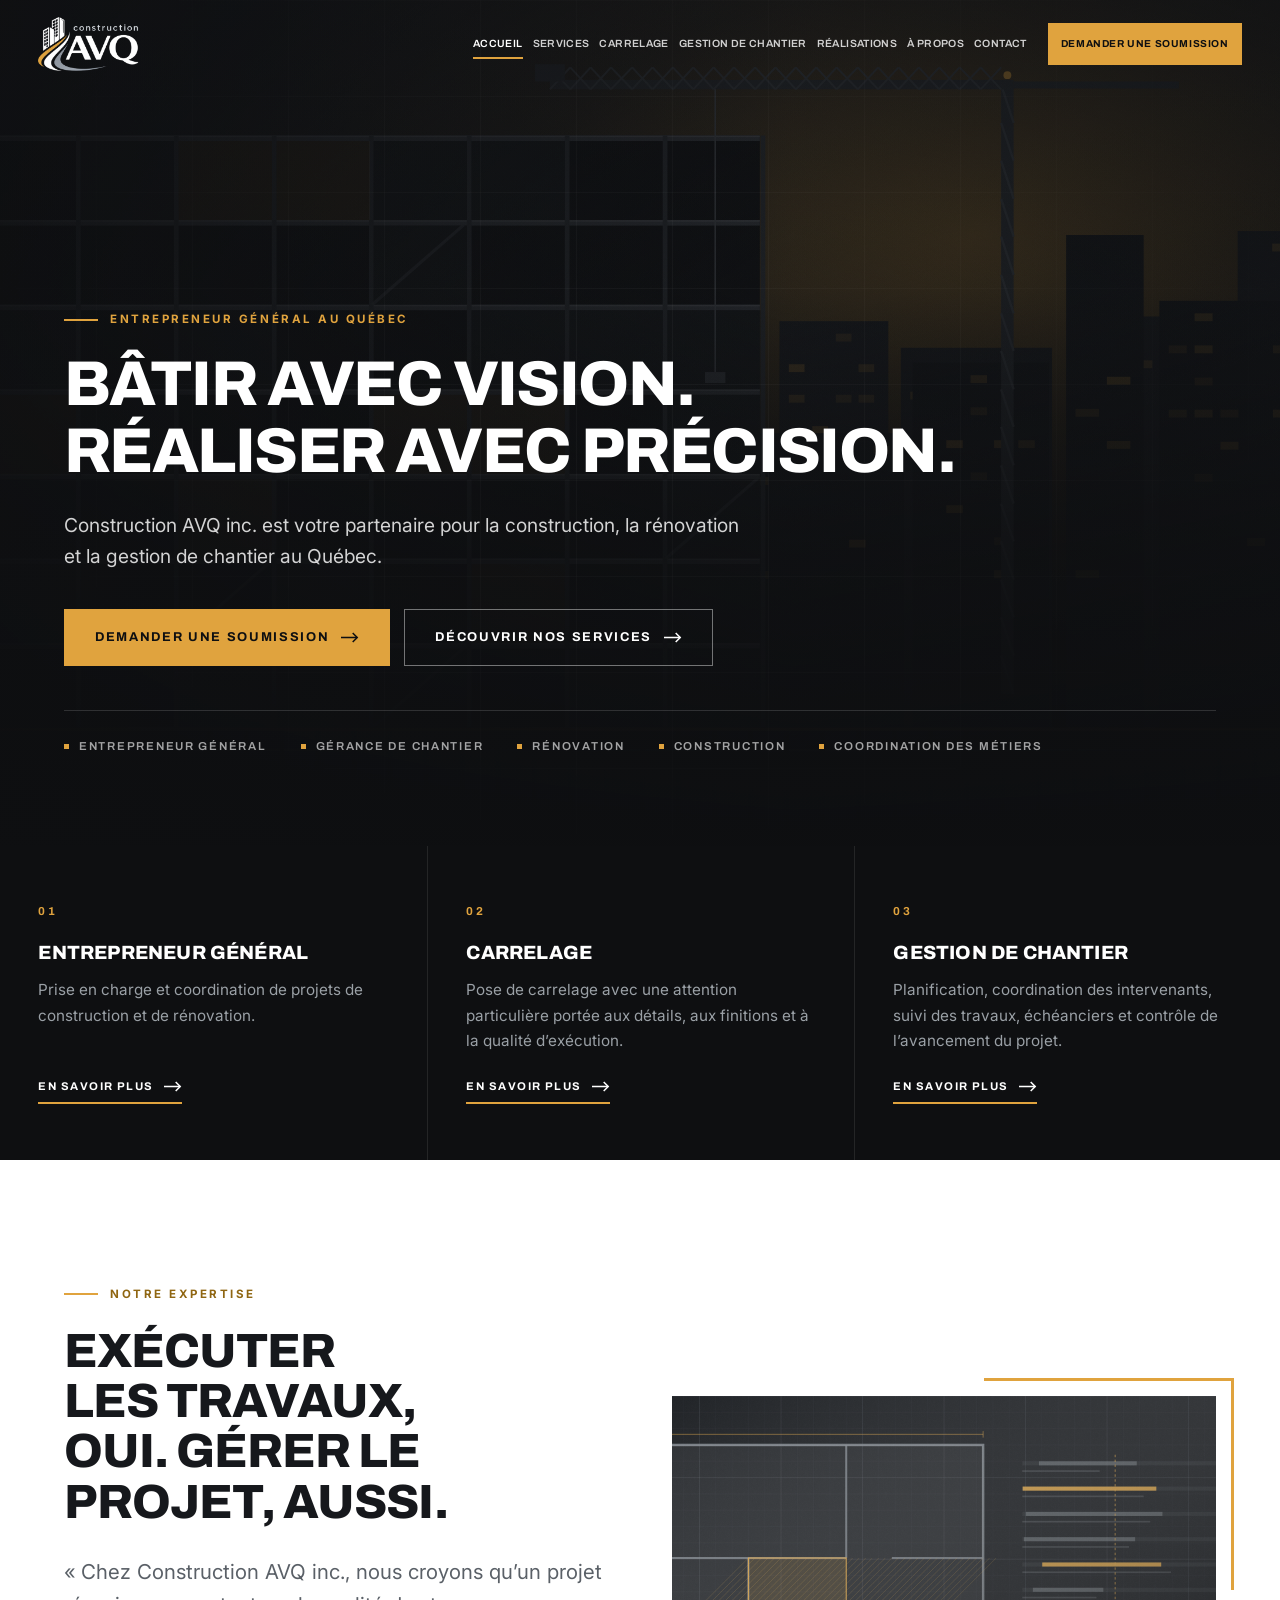
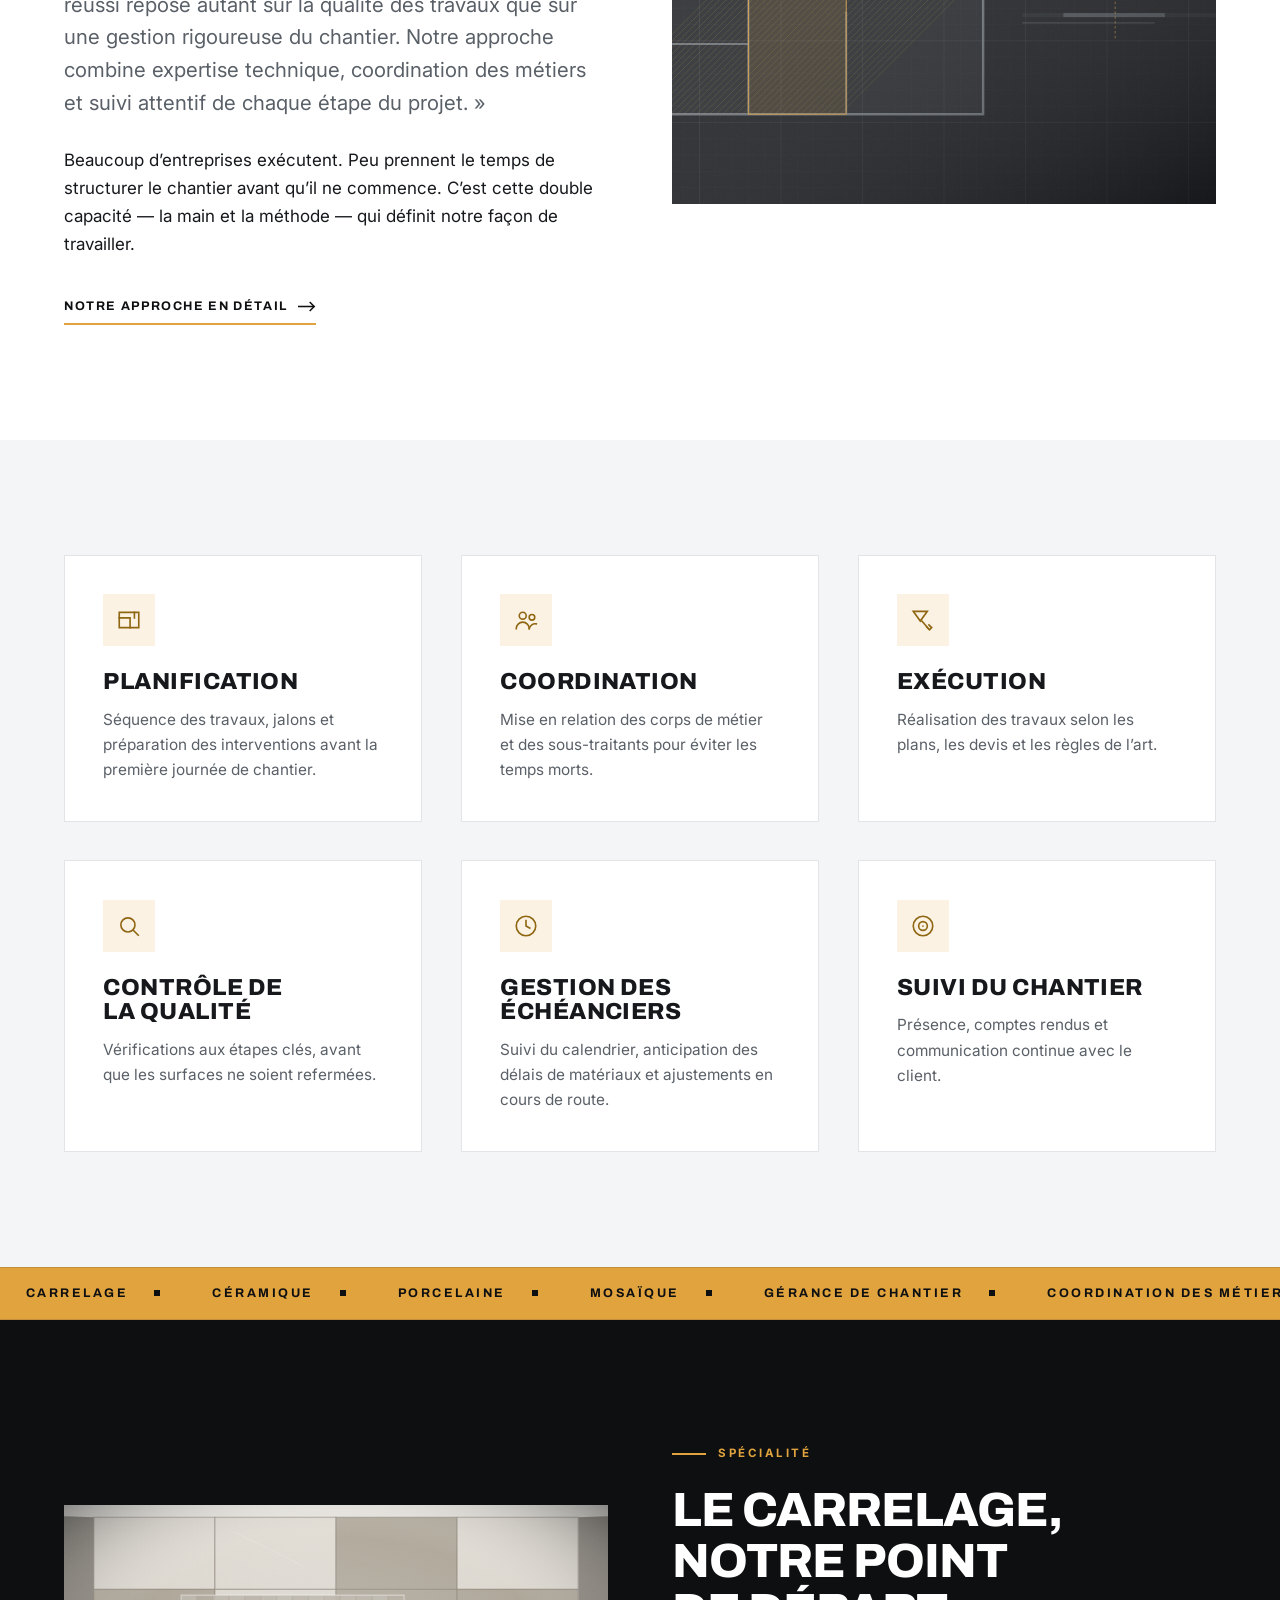
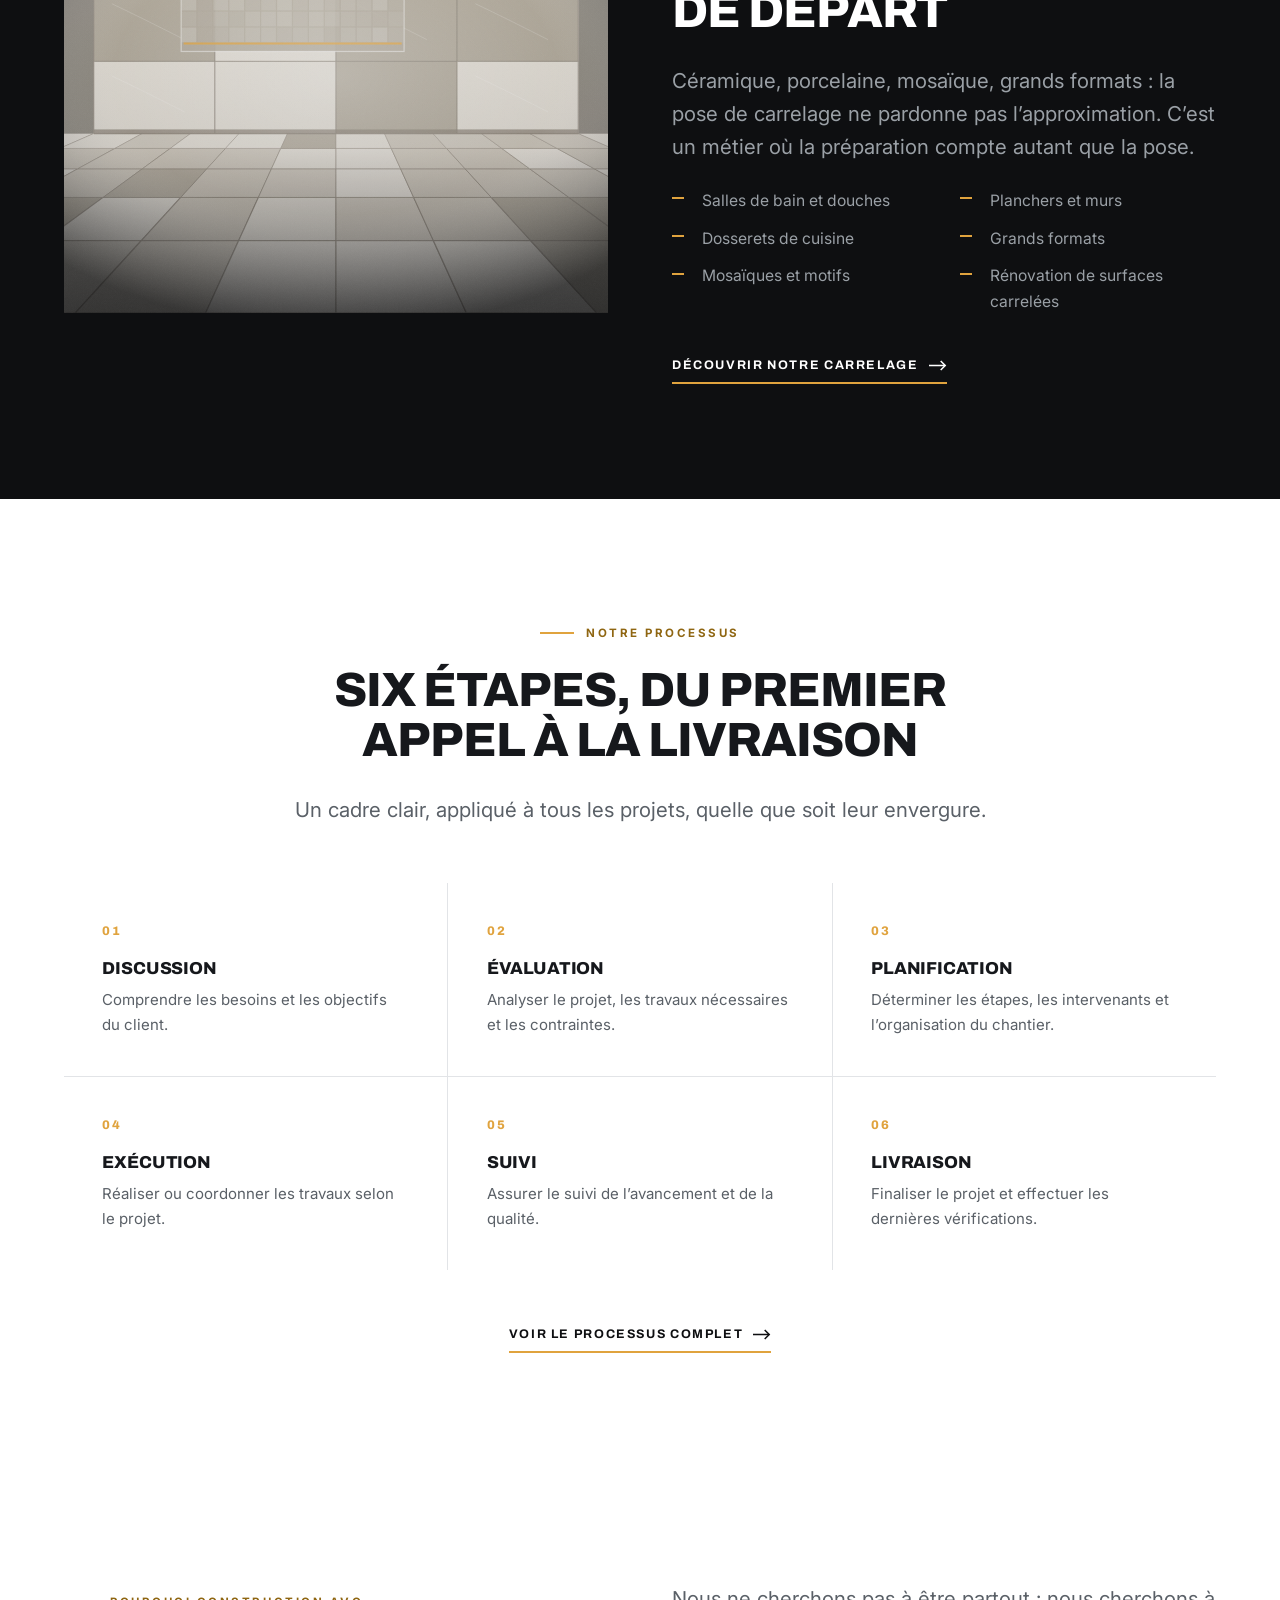
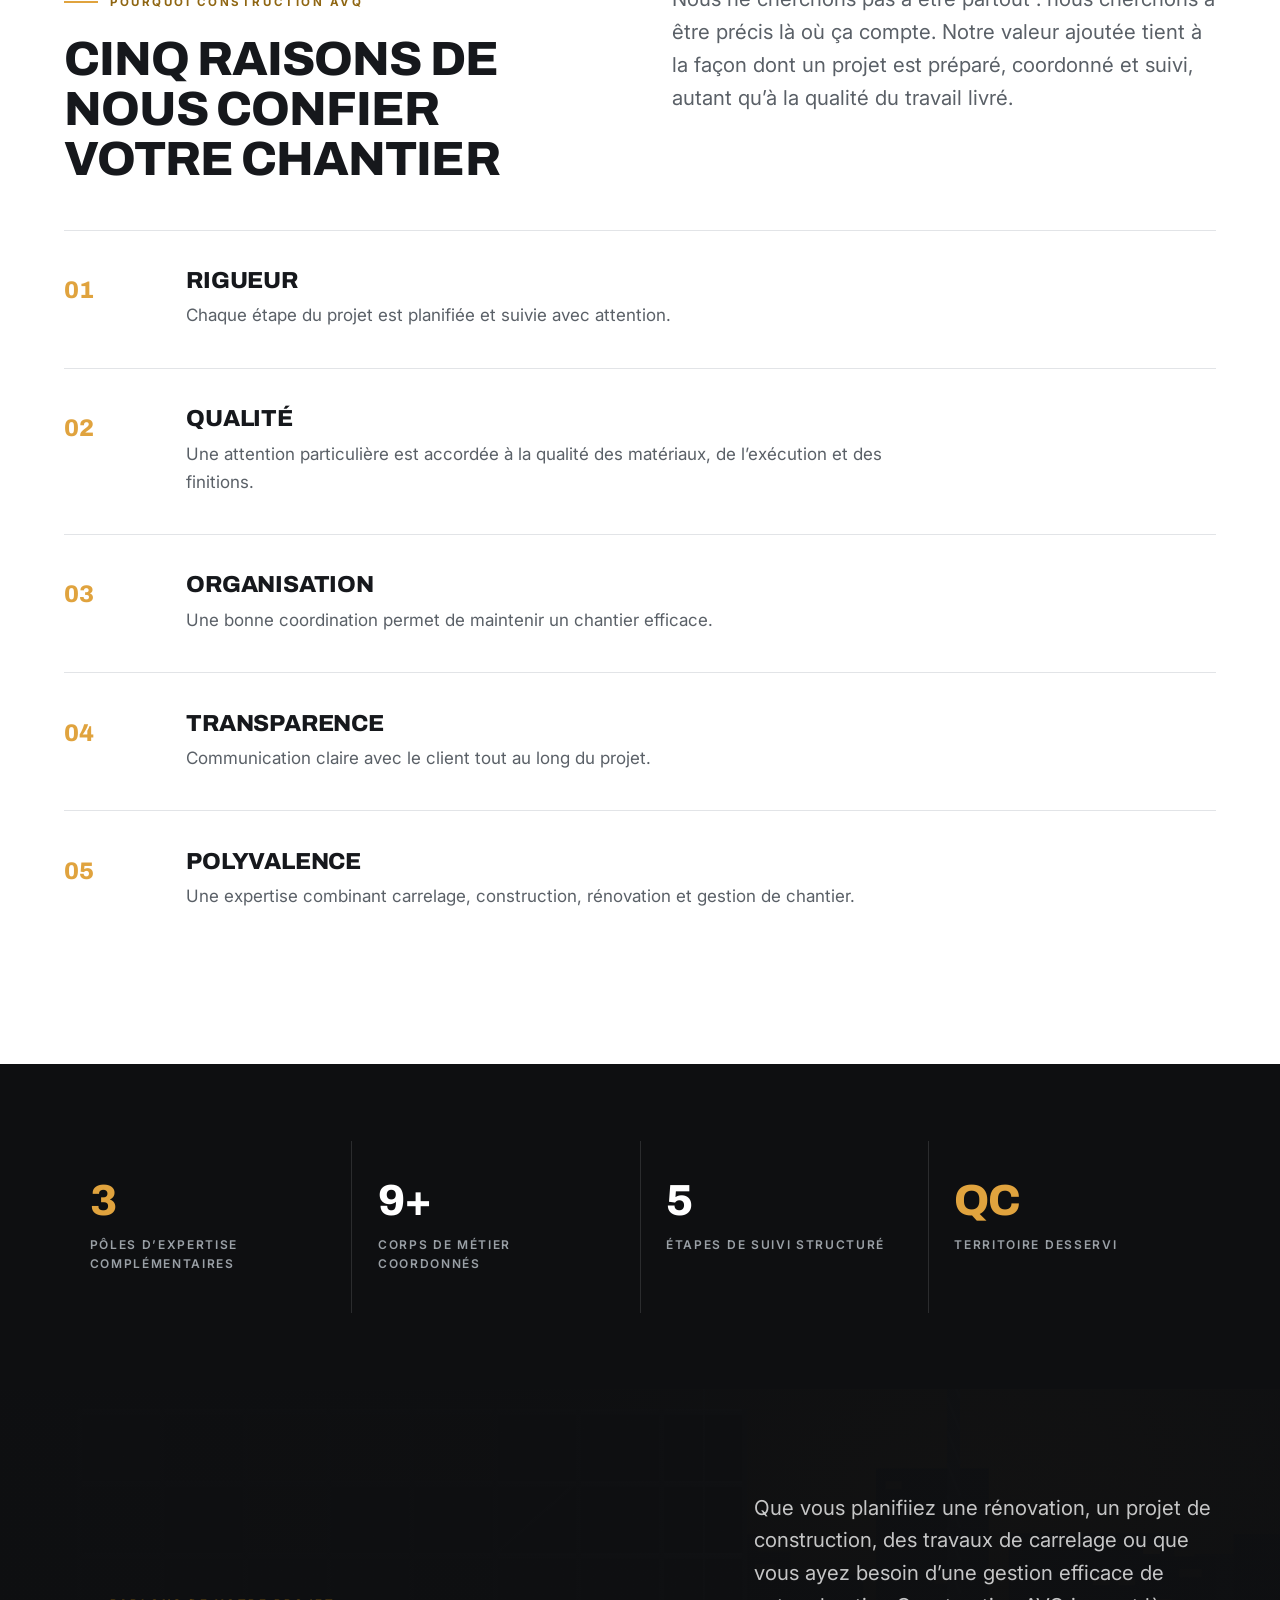
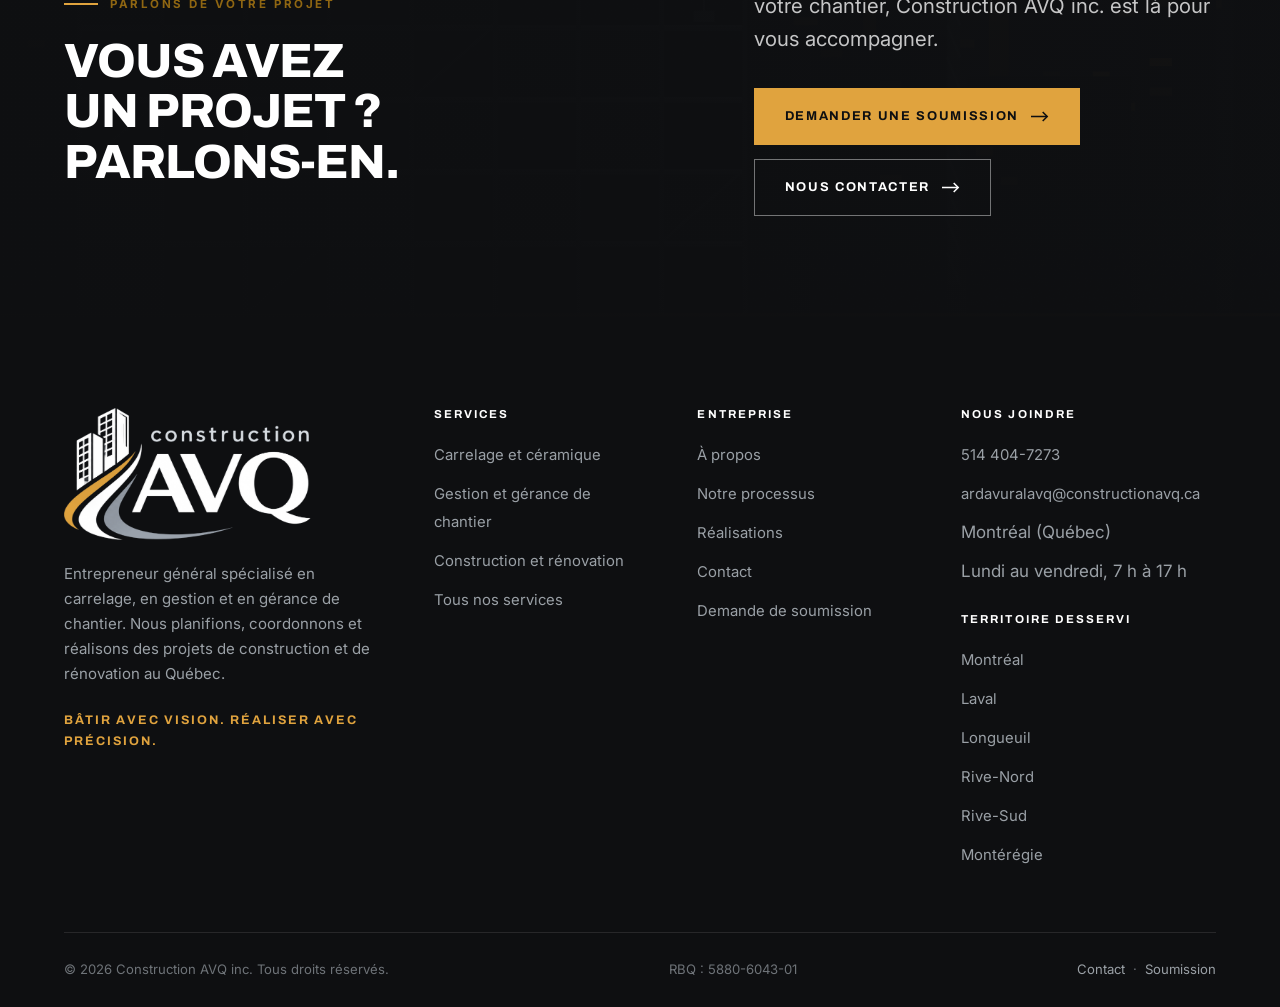
==== commit 95bfd2e5: "Intègre le vrai logo et corrige l'image de partage social Logo - Le fichier fourni (1535 × 1024, fon" ====
--- a/index.html
+++ b/index.html
@@ -19,14 +19,18 @@
 <meta property="og:title" content="Entrepreneur général et carrelage à Montréal | Construction AVQ">
 <meta property="og:description" content="Entrepreneur général spécialisé en carrelage, gestion et gérance de chantier. Construction et rénovation à Montréal et au Québec. Demandez une soumission.">
 <meta property="og:url" content="https://constructionavq.ca/">
-<meta property="og:image" content="https://constructionavq.ca/assets/img/hero-chantier.svg">
+<meta property="og:image" content="https://constructionavq.ca/assets/img/og-image.png">
+<meta property="og:image:width" content="1200">
+<meta property="og:image:height" content="630">
+<meta property="og:image:alt" content="Construction AVQ — Bâtir avec vision. Réaliser avec précision.">
 <meta name="twitter:card" content="summary_large_image">
 <meta name="twitter:title" content="Entrepreneur général et carrelage à Montréal | Construction AVQ">
 <meta name="twitter:description" content="Entrepreneur général spécialisé en carrelage, gestion et gérance de chantier. Construction et rénovation à Montréal et au Québec. Demandez une soumission.">
-<meta name="twitter:image" content="https://constructionavq.ca/assets/img/hero-chantier.svg">
-
-<link rel="icon" href="assets/img/favicon.svg" type="image/svg+xml">
-<link rel="apple-touch-icon" href="assets/img/favicon.svg">
+<meta name="twitter:image" content="https://constructionavq.ca/assets/img/og-image.png">
+
+<link rel="icon" href="assets/img/favicon.png" sizes="32x32" type="image/png">
+<link rel="icon" href="assets/img/icone-512.png" sizes="512x512" type="image/png">
+<link rel="apple-touch-icon" href="assets/img/icone-180.png">
 <link rel="manifest" href="site.webmanifest">
 <link rel="preconnect" href="https://fonts.googleapis.com">
 <link rel="preconnect" href="https://fonts.gstatic.com" crossorigin>
@@ -46,7 +50,7 @@
                    padding: 4px var(--gouttiere) 30px; }
   }
 </style></noscript>
-<script type="application/ld+json">{"@context":"https://schema.org","@type":"GeneralContractor","@id":"https://constructionavq.ca/#entreprise","name":"Construction AVQ inc.","alternateName":"Construction AVQ","slogan":"Bâtir avec vision. Réaliser avec précision.","description":"Entrepreneur général québécois spécialisé en carrelage, en gestion et en gérance de chantier. Construction, rénovation, coordination des sous-traitants et suivi de projet au Québec.","url":"https://constructionavq.ca/","telephone":"514 404-7273","email":"ardavuralavq@constructionavq.ca","image":"https://constructionavq.ca/assets/img/hero-chantier.svg","logo":"https://constructionavq.ca/assets/img/favicon.svg","priceRange":"$$","identifier":{"@type":"PropertyValue","name":"Licence RBQ","value":"5880-6043-01","description":"Licence de la Régie du bâtiment du Québec"},"address":{"@type":"PostalAddress","addressLocality":"Montréal","addressRegion":"QC","addressCountry":"CA"},"areaServed":[{"@type":"City","name":"Montréal"},{"@type":"City","name":"Laval"},{"@type":"City","name":"Longueuil"},{"@type":"City","name":"Rive-Nord"},{"@type":"City","name":"Rive-Sud"},{"@type":"City","name":"Montérégie"},{"@type":"City","name":"Laurentides"},{"@type":"City","name":"Lanaudière"},{"@type":"City","name":"Ville de Québec"},{"@type":"City","name":"Estrie"}],"openingHoursSpecification":[{"@type":"OpeningHoursSpecification","dayOfWeek":["Monday","Tuesday","Wednesday","Thursday","Friday"],"opens":"07:00","closes":"17:00"}],"knowsAbout":["Carrelage","Pose de céramique","Pose de porcelaine","Mosaïque","Gestion de chantier","Gérance de chantier","Rénovation résidentielle","Rénovation commerciale","Coordination de sous-traitants"],"hasOfferCatalog":{"@type":"OfferCatalog","name":"Services de Construction AVQ inc.","itemListElement":[{"@type":"Offer","itemOffered":{"@type":"Service","name":"Carrelage et pose de céramique"}},{"@type":"Offer","itemOffered":{"@type":"Service","name":"Gestion et gérance de chantier"}},{"@type":"Offer","itemOffered":{"@type":"Service","name":"Construction et rénovation"}}]}}</script>
+<script type="application/ld+json">{"@context":"https://schema.org","@type":"GeneralContractor","@id":"https://constructionavq.ca/#entreprise","name":"Construction AVQ inc.","alternateName":"Construction AVQ","slogan":"Bâtir avec vision. Réaliser avec précision.","description":"Entrepreneur général québécois spécialisé en carrelage, en gestion et en gérance de chantier. Construction, rénovation, coordination des sous-traitants et suivi de projet au Québec.","url":"https://constructionavq.ca/","telephone":"514 404-7273","email":"ardavuralavq@constructionavq.ca","image":"https://constructionavq.ca/assets/img/hero-chantier.svg","logo":"https://constructionavq.ca/assets/img/logo-avq.png","priceRange":"$$","identifier":{"@type":"PropertyValue","name":"Licence RBQ","value":"5880-6043-01","description":"Licence de la Régie du bâtiment du Québec"},"address":{"@type":"PostalAddress","addressLocality":"Montréal","addressRegion":"QC","addressCountry":"CA"},"areaServed":[{"@type":"City","name":"Montréal"},{"@type":"City","name":"Laval"},{"@type":"City","name":"Longueuil"},{"@type":"City","name":"Rive-Nord"},{"@type":"City","name":"Rive-Sud"},{"@type":"City","name":"Montérégie"},{"@type":"City","name":"Laurentides"},{"@type":"City","name":"Lanaudière"},{"@type":"City","name":"Ville de Québec"},{"@type":"City","name":"Estrie"}],"openingHoursSpecification":[{"@type":"OpeningHoursSpecification","dayOfWeek":["Monday","Tuesday","Wednesday","Thursday","Friday"],"opens":"07:00","closes":"17:00"}],"knowsAbout":["Carrelage","Pose de céramique","Pose de porcelaine","Mosaïque","Gestion de chantier","Gérance de chantier","Rénovation résidentielle","Rénovation commerciale","Coordination de sous-traitants"],"hasOfferCatalog":{"@type":"OfferCatalog","name":"Services de Construction AVQ inc.","itemListElement":[{"@type":"Offer","itemOffered":{"@type":"Service","name":"Carrelage et pose de céramique"}},{"@type":"Offer","itemOffered":{"@type":"Service","name":"Gestion et gérance de chantier"}},{"@type":"Offer","itemOffered":{"@type":"Service","name":"Construction et rénovation"}}]}}</script>
 <script type="application/ld+json">{"@context":"https://schema.org","@type":"WebSite","name":"Construction AVQ inc.","url":"https://constructionavq.ca/","inLanguage":"fr-CA","publisher":{"@id":"https://constructionavq.ca/#entreprise"}}</script>
 </head>
 <body>
@@ -54,10 +58,8 @@
 <header class="entete">
   <div class="wrap entete__inner">
     <a class="logo" href="index.html" aria-label="Construction AVQ inc. — accueil">
-      <span class="logo__marque" aria-hidden="true">AVQ</span>
-      <span class="logo__texte">
-        <span class="logo__nom">Construction AVQ<span class="sr-only"> inc.</span></span>
-      </span>
+      <img class="logo__image" src="assets/img/logo-avq-clair.png"
+           alt="Construction AVQ" width="700" height="371" fetchpriority="high">
     </a>
     <nav class="nav" aria-label="Navigation principale"><a href="index.html" aria-current="page">Accueil</a><a href="services.html">Services</a><a href="carrelage.html">Carrelage</a><a href="gestion-de-chantier.html">Gestion de chantier</a><a href="realisations.html">Réalisations</a><a href="a-propos.html">À propos</a><a href="contact.html">Contact</a></nav>
     <a class="btn btn-nav" href="soumission.html">Demander une soumission</a>
@@ -209,11 +211,9 @@
   <div class="wrap">
     <div class="pied__haut">
       <div>
-        <a class="logo" href="index.html" aria-label="Construction AVQ inc. — accueil">
-          <span class="logo__marque" aria-hidden="true">AVQ</span>
-          <span class="logo__texte">
-            <span class="logo__nom">Construction AVQ</span>
-          </span>
+        <a class="logo logo--pied" href="index.html" aria-label="Construction AVQ inc. — accueil">
+          <img class="logo__image" src="assets/img/logo-avq-clair.png"
+               alt="Construction AVQ inc." width="700" height="371" loading="lazy">
         </a>
         <p class="pied__desc">Entrepreneur général spécialisé en carrelage, en gestion et en gérance de chantier. Nous planifions, coordonnons et réalisons des projets de construction et de rénovation au Québec.</p>
         <p class="pied__slogan">Bâtir avec vision. Réaliser avec précision.</p>
--- a/assets/css/style.css
+++ b/assets/css/style.css
@@ -216,18 +216,16 @@
 
 /* Logo */
 .logo { display: flex; align-items: center; gap: 13px; flex: none; }
-.logo__marque {
-  width: 42px; height: 42px; flex: none;
-  display: grid; place-items: center;
-  background: var(--accent); color: var(--noir);
-  font-family: var(--font-titre); font-weight: 800; font-size: 0.94rem; letter-spacing: -0.03em;
-  transition: transform var(--transition);
-}
-.logo:hover .logo__marque { transform: rotate(-4deg); }
-
-/* Emplacement prévu pour le vrai logo, lorsqu'il sera fourni en fichier.
-   Il suffira de remplacer le <span class="logo__marque"> par une <img> :
-   .logo__marque--image { width: auto; height: 46px; background: none; display: block; } */
+.logo__image {
+  height: 54px; width: auto; display: block; flex: none;
+  transition: height var(--transition), opacity var(--transition);
+}
+.entete.is-compact .logo__image { height: 46px; }
+.logo:hover .logo__image { opacity: 0.86; }
+
+/* Pied de page : le logo respire davantage. */
+.logo--pied .logo__image { height: auto; width: 250px; max-width: 100%; }
+
 .logo__texte { display: flex; flex-direction: column; line-height: 1.05; }
 .logo__nom {
   font-family: var(--font-titre); font-weight: 800; font-size: 1.02rem;
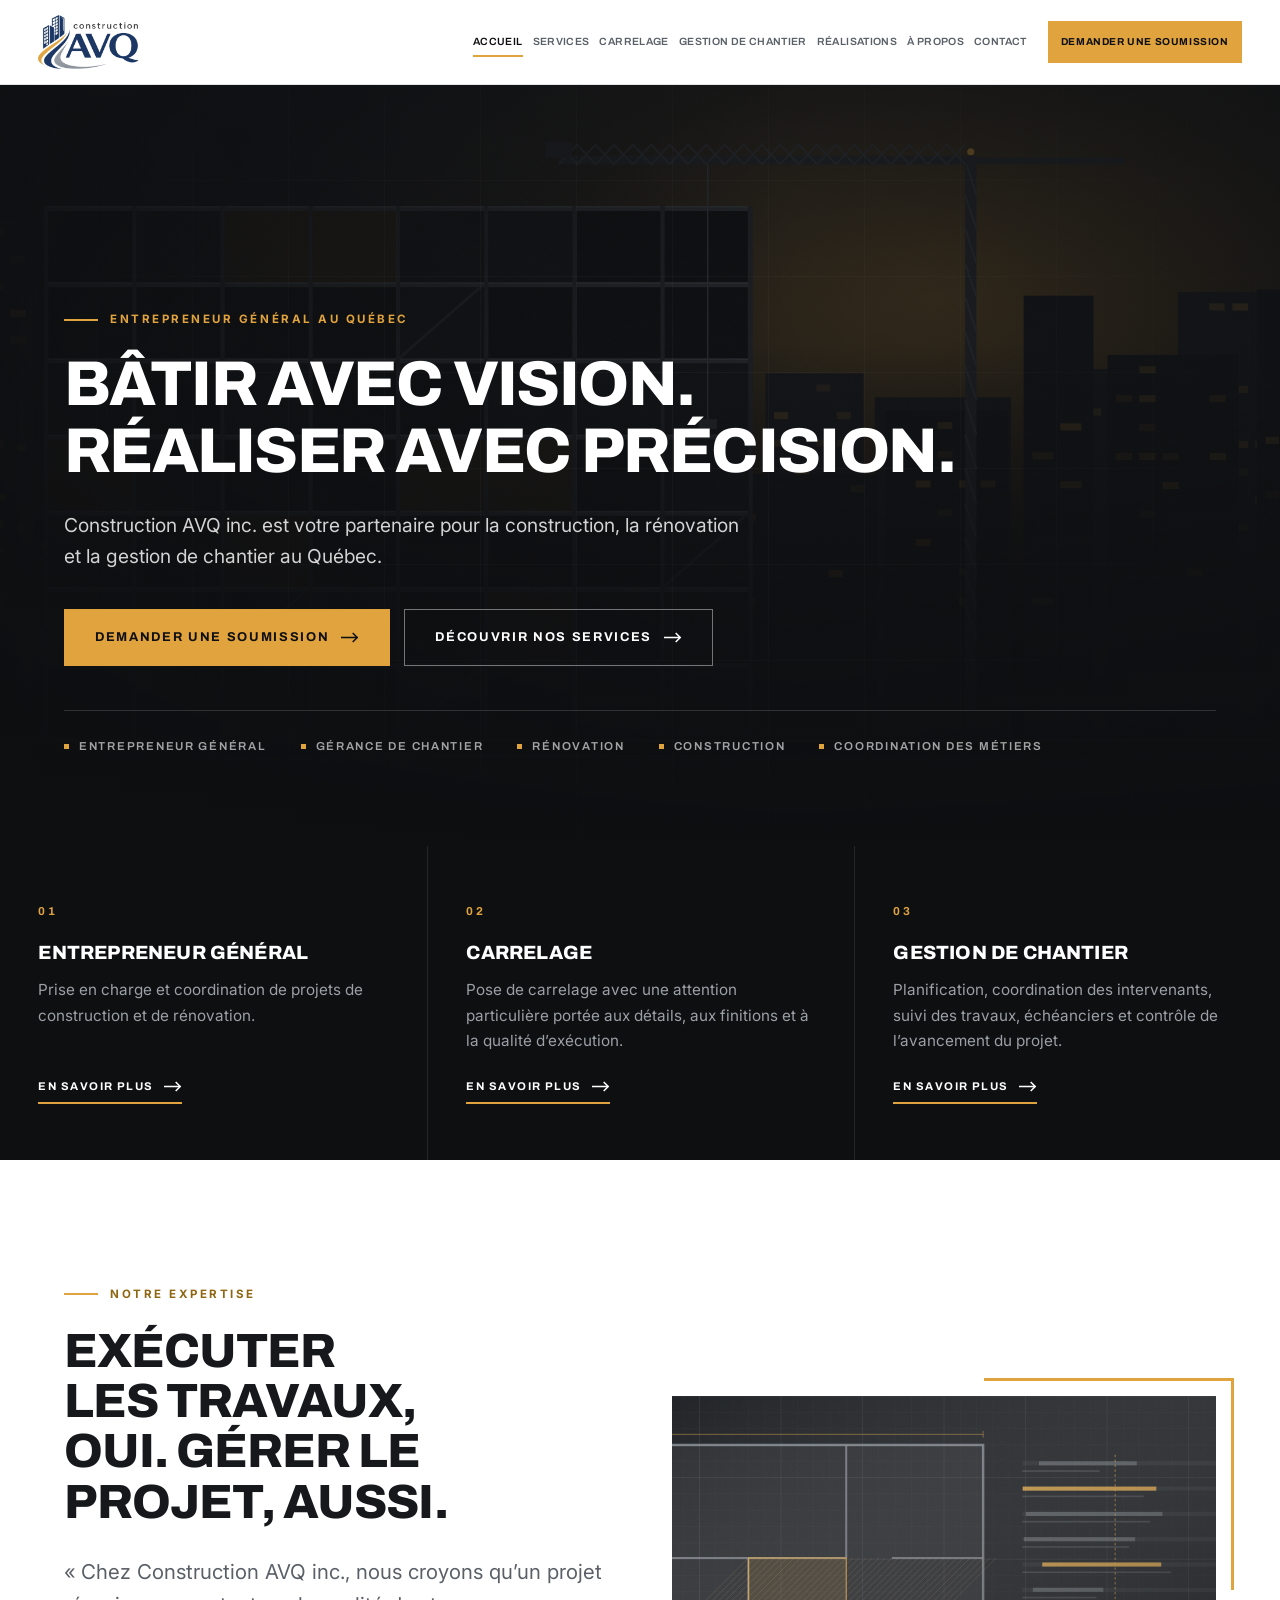
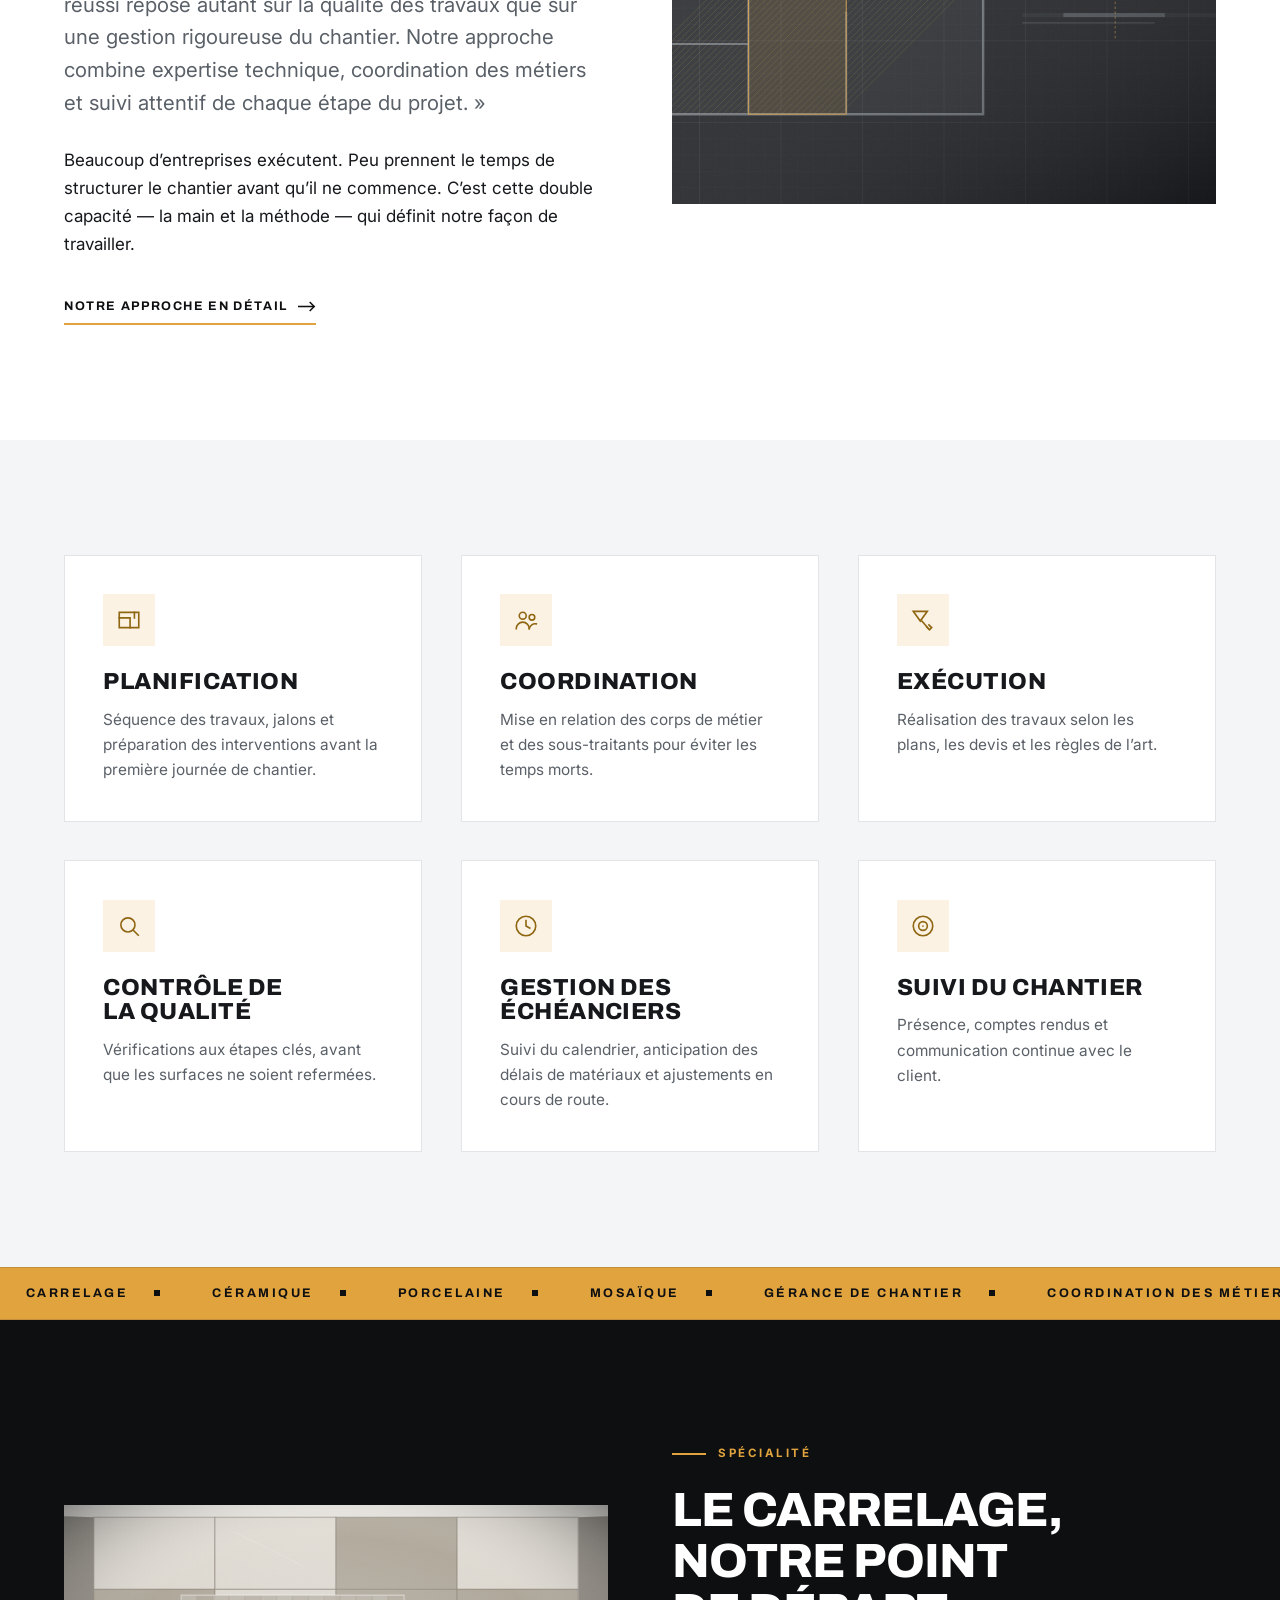
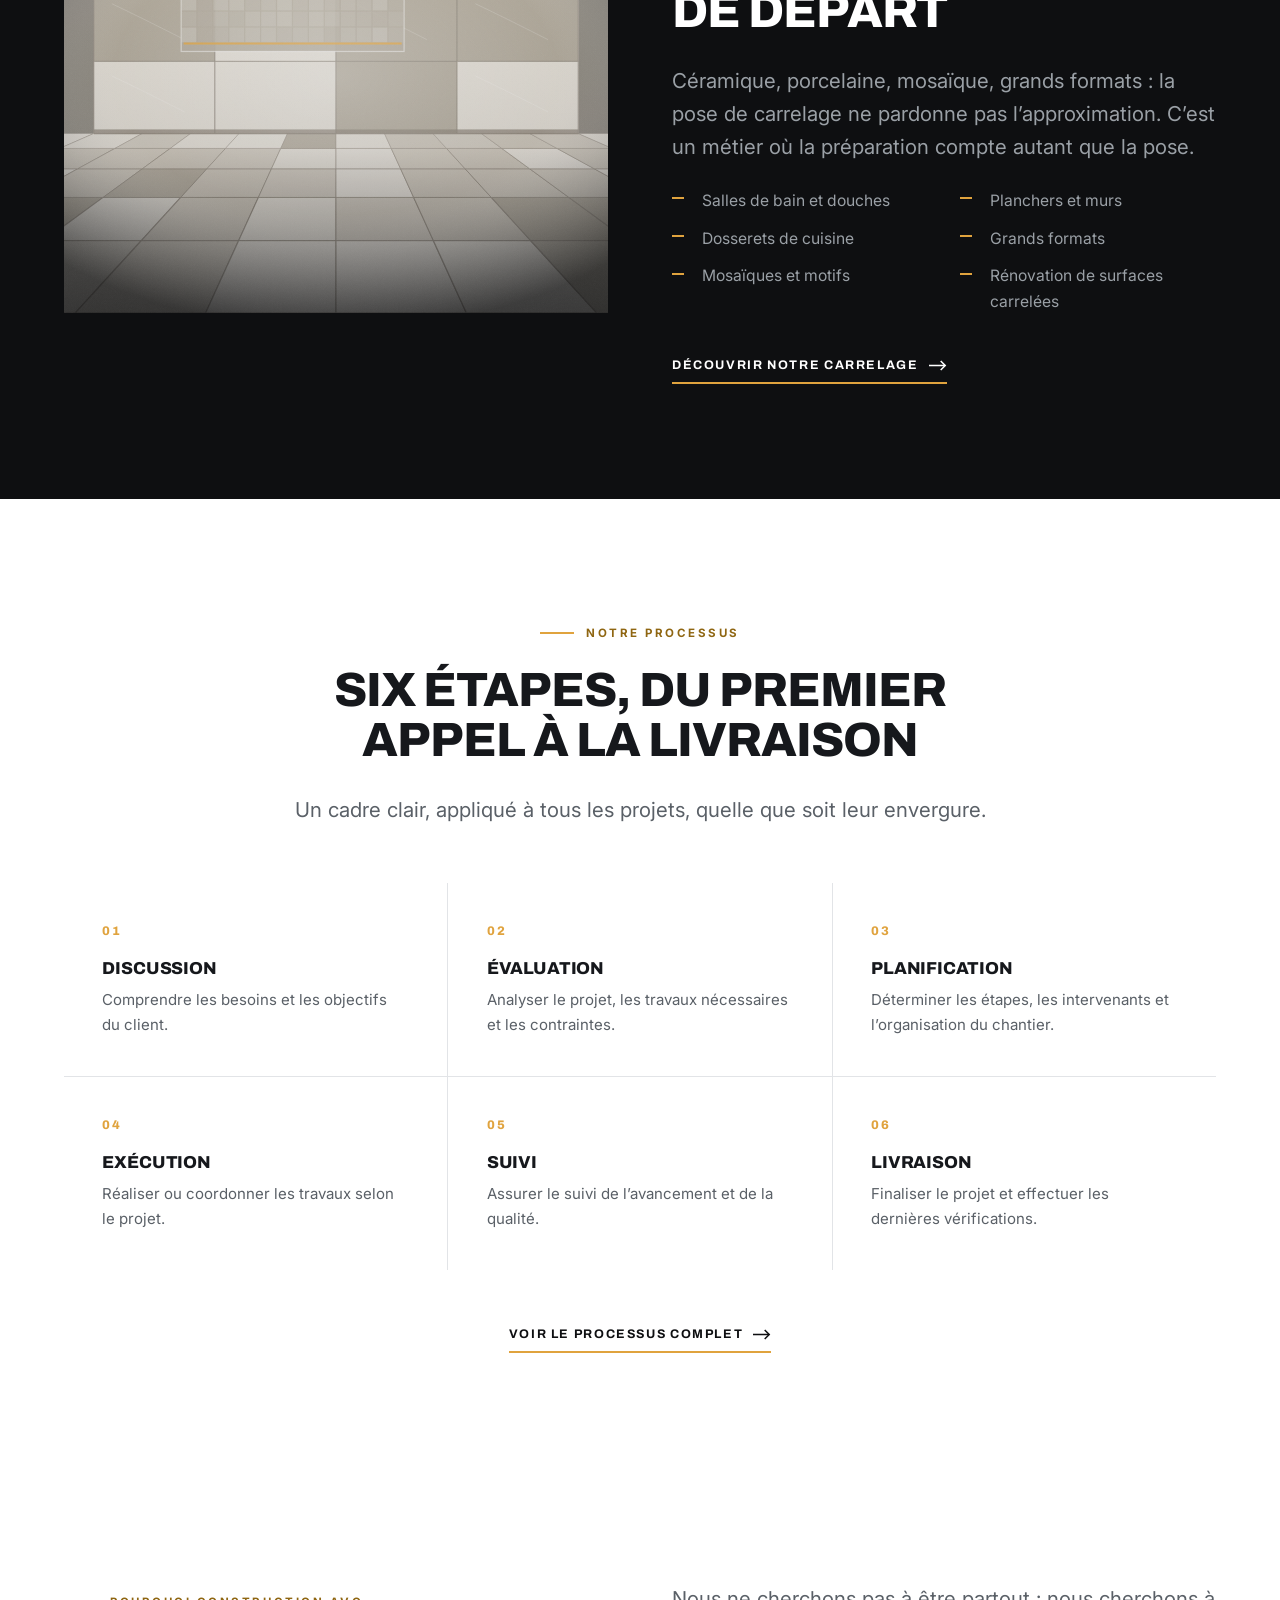
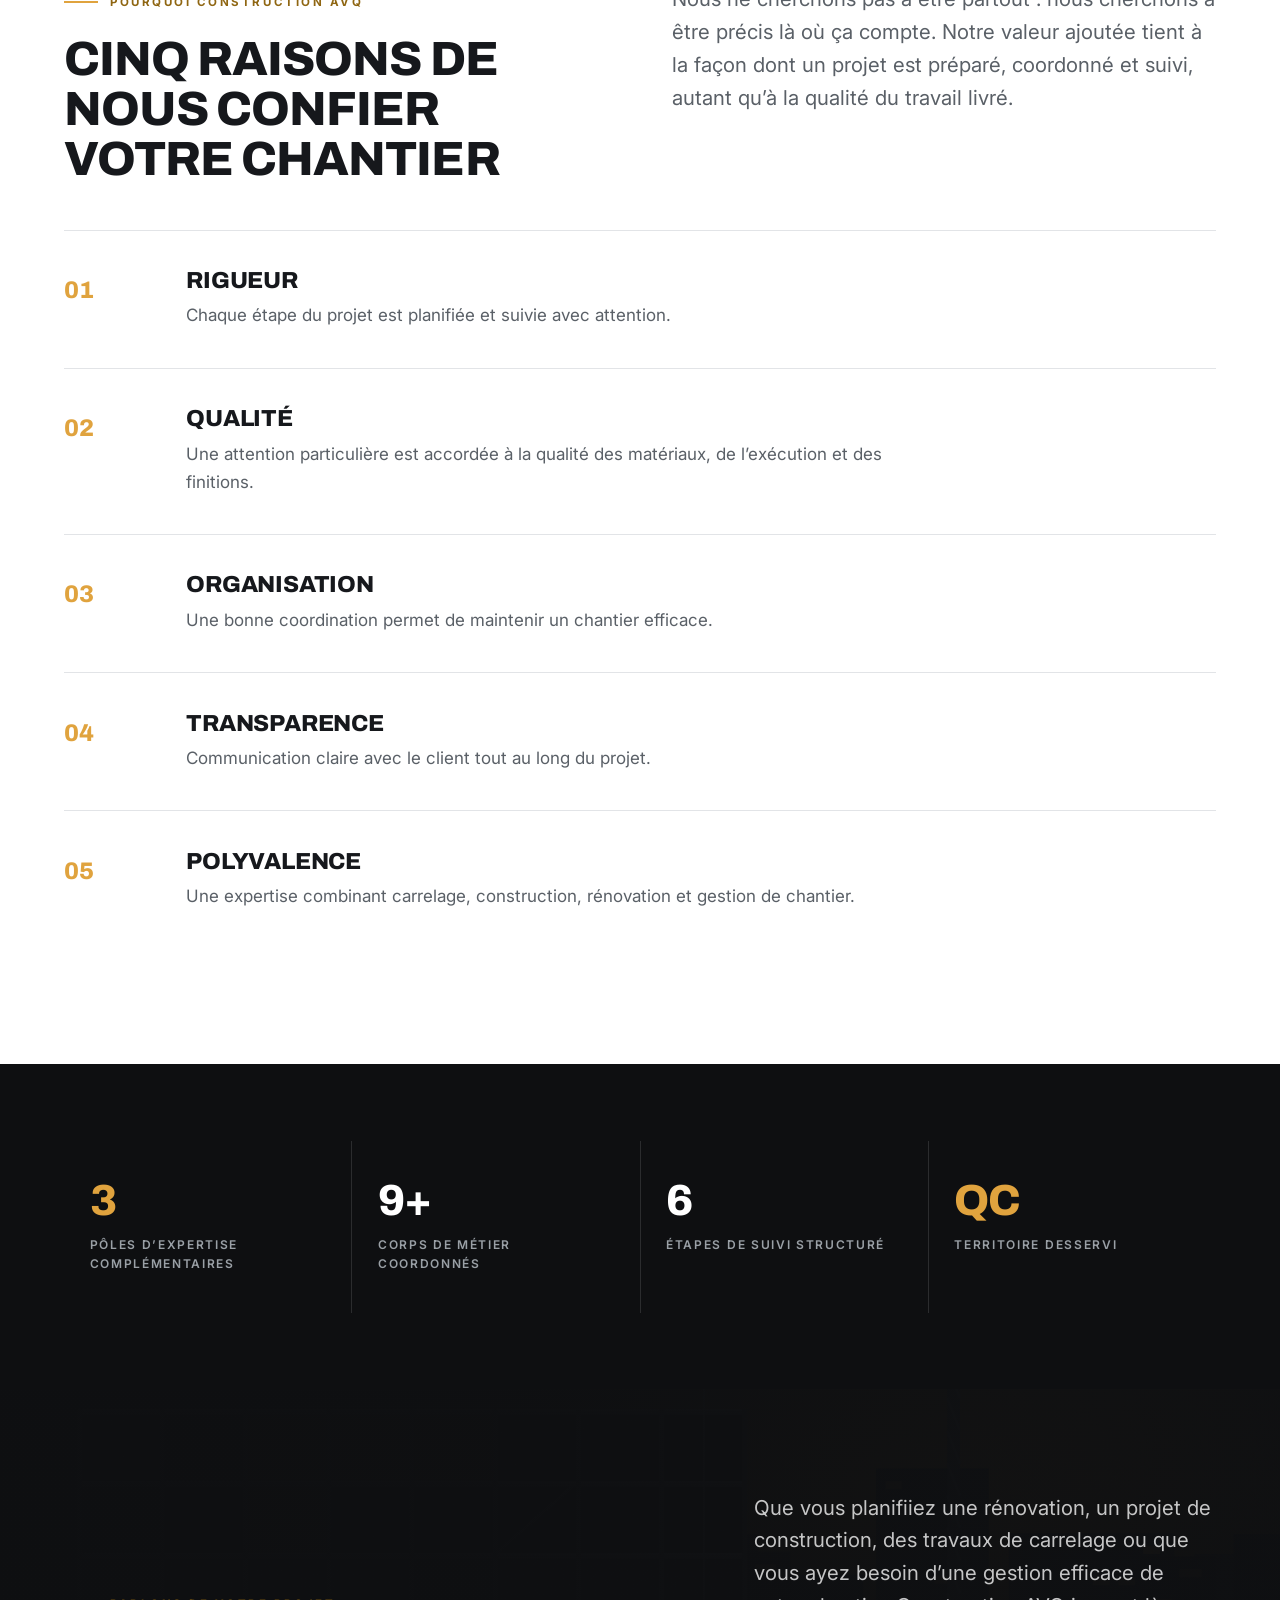
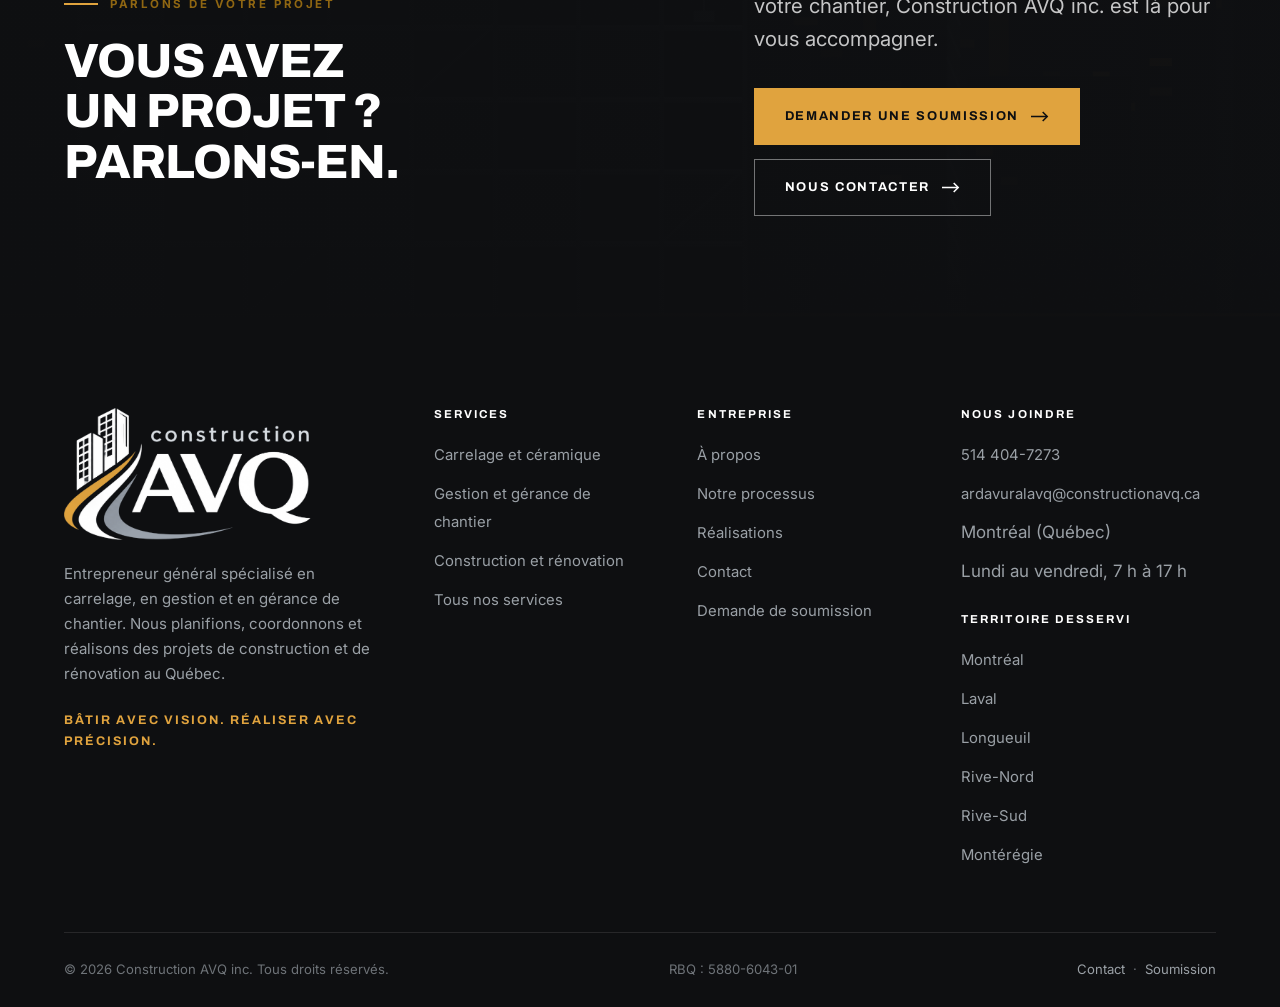
==== commit 10d70ff2: "Passe l'en-tête en clair pour afficher le logo dans ses couleurs d'origine Le bleu marine du logo ne" ====
--- a/index.html
+++ b/index.html
@@ -44,7 +44,7 @@
   .marquee__piste { animation: none; }
   .entete { position: static; background: var(--noir); }
   .burger { display: none; }
-  .hero, .pagehero { padding-top: clamp(40px, 6vw, 72px); }
+  body { padding-top: 0; }
   @media (max-width: 1180px) {
     .menu-mobile { position: static; opacity: 1; visibility: visible; transform: none;
                    padding: 4px var(--gouttiere) 30px; }
@@ -58,7 +58,7 @@
 <header class="entete">
   <div class="wrap entete__inner">
     <a class="logo" href="index.html" aria-label="Construction AVQ inc. — accueil">
-      <img class="logo__image" src="assets/img/logo-avq-clair.png"
+      <img class="logo__image" src="assets/img/logo-avq.png"
            alt="Construction AVQ" width="700" height="371" fetchpriority="high">
     </a>
     <nav class="nav" aria-label="Navigation principale"><a href="index.html" aria-current="page">Accueil</a><a href="services.html">Services</a><a href="carrelage.html">Carrelage</a><a href="gestion-de-chantier.html">Gestion de chantier</a><a href="realisations.html">Réalisations</a><a href="a-propos.html">À propos</a><a href="contact.html">Contact</a></nav>
--- a/assets/css/style.css
+++ b/assets/css/style.css
@@ -5,6 +5,8 @@
 
 /* --------------------------------------------------------- 1. Design tokens */
 :root {
+  --entete-h: 84px;        /* hauteur de l'en-tête, reprise en marge du corps */
+
   /* Couleurs */
   --noir:        #0E0F11;
   --anthracite:  #16181C;
@@ -53,6 +55,7 @@
 
 body {
   margin: 0;
+  padding-top: var(--entete-h);   /* l'en-tête est fixe et opaque */
   background: var(--blanc);
   color: var(--texte);
   font-family: var(--font-texte);
@@ -192,27 +195,22 @@
 /* ------------------------------------------------------------- 5. En-tête */
 .entete {
   position: fixed; inset: 0 0 auto 0; z-index: 100;
-  background: transparent;
-  transition: background var(--transition), box-shadow var(--transition), border-color var(--transition);
-  border-bottom: 1px solid transparent;
+  background: var(--blanc);
+  border-bottom: 1px solid var(--bordure);
+  transition: box-shadow var(--transition), border-color var(--transition);
 }
 /* L'en-tête a son propre conteneur : plus large et moins gouttiéré que le reste
    du site, afin que la navigation complète et le bouton d'appel tiennent sur une ligne. */
 .entete .wrap { max-width: 1560px; padding-inline: clamp(20px, 3vw, 40px); }
 .entete__inner {
   display: flex; align-items: center; justify-content: space-between; gap: 18px;
-  height: 88px;
-  transition: height var(--transition);
+  height: var(--entete-h);
 }
 .nav { min-width: 0; flex-wrap: nowrap; }
-.entete.is-compact,
-.entete.is-clair {
-  background: rgba(14, 15, 17, 0.94);
-  -webkit-backdrop-filter: saturate(160%) blur(14px);
-  backdrop-filter: saturate(160%) blur(14px);
-  border-bottom-color: rgba(255,255,255,0.09);
-}
-.entete.is-compact .entete__inner { height: 74px; }
+.entete.is-compact {
+  box-shadow: 0 14px 34px -26px rgba(14, 15, 17, 0.55);
+  border-bottom-color: #D3D6DA;
+}
 
 /* Logo */
 .logo { display: flex; align-items: center; gap: 13px; flex: none; }
@@ -243,7 +241,7 @@
   padding: 10px 13px;
   font-family: var(--font-titre);
   font-size: 0.735rem; font-weight: 600; text-transform: uppercase; letter-spacing: 0.10em;
-  color: rgba(255,255,255,0.80);
+  color: var(--texte-doux);
   transition: color var(--transition);
   white-space: nowrap;
 }
@@ -252,9 +250,9 @@
   background: var(--accent); transform: scaleX(0); transform-origin: left;
   transition: transform var(--transition);
 }
-.nav a:hover { color: var(--blanc); }
+.nav a:hover { color: var(--noir); }
 .nav a:hover::after, .nav a[aria-current="page"]::after { transform: scaleX(1); }
-.nav a[aria-current="page"] { color: var(--blanc); }
+.nav a[aria-current="page"] { color: var(--noir); }
 
 .entete .btn-nav {
   flex: none; padding: 14px 22px; font-size: 0.72rem; letter-spacing: 0.12em;
@@ -264,11 +262,11 @@
 /* Bouton menu mobile */
 .burger {
   display: none; width: 46px; height: 46px; flex: none;
-  background: transparent; border: 1px solid rgba(255,255,255,0.28);
+  background: transparent; border: 1px solid var(--bordure);
   cursor: pointer; padding: 0; position: relative;
 }
 .burger span {
-  position: absolute; left: 12px; right: 12px; height: 2px; background: var(--blanc);
+  position: absolute; left: 12px; right: 12px; height: 2px; background: var(--noir);
   transition: transform 320ms cubic-bezier(0.22,0.61,0.36,1), opacity 200ms;
 }
 .burger span:nth-child(1) { top: 16px; }
@@ -281,8 +279,8 @@
 /* Panneau mobile */
 .menu-mobile {
   position: fixed; inset: 0; z-index: 99;
-  background: var(--noir);
-  padding: 108px var(--gouttiere) 40px;
+  background: var(--blanc);
+  padding: calc(var(--entete-h) + 20px) var(--gouttiere) 40px;
   display: flex; flex-direction: column;
   overflow-y: auto;
   opacity: 0; visibility: hidden; transform: translateY(-12px);
@@ -292,26 +290,26 @@
 .menu-mobile a.m-lien {
   font-family: var(--font-titre); font-weight: 700;
   font-size: 1.55rem; text-transform: uppercase; letter-spacing: -0.01em;
-  color: var(--blanc);
+  color: var(--noir);
   padding: 17px 0;
-  border-bottom: 1px solid rgba(255,255,255,0.09);
+  border-bottom: 1px solid var(--bordure);
   display: flex; align-items: center; justify-content: space-between;
 }
-.menu-mobile a.m-lien span { color: var(--accent); font-size: 0.72rem; letter-spacing: 0.1em; }
+.menu-mobile a.m-lien span { color: var(--accent-fort); font-size: 0.72rem; letter-spacing: 0.1em; }
 .menu-mobile .btn { margin-top: 30px; width: 100%; padding: 20px; }
 .menu-mobile__coord {
-  margin-top: auto; padding-top: 34px; color: var(--gris-moyen); font-size: 0.9rem;
-}
-.menu-mobile__coord a { color: var(--blanc); font-weight: 600; }
+  margin-top: auto; padding-top: 34px; color: var(--texte-doux); font-size: 0.9rem;
+}
+.menu-mobile__coord a { color: var(--noir); font-weight: 600; }
 
 /* ------------------------------------------------------------------- 6. Hero */
 .hero {
   position: relative;
-  min-height: min(94vh, 900px);
+  min-height: min(calc(94vh - var(--entete-h)), 860px);
   display: flex; align-items: flex-end;
   background: var(--noir);
   overflow: hidden;
-  padding-top: 140px;
+  padding-top: clamp(40px, 6vw, 80px);
 }
 .hero--compact { min-height: min(66vh, 640px); }
 
@@ -369,7 +367,7 @@
 /* Hero de page intérieure */
 .pagehero {
   position: relative; background: var(--noir); color: var(--blanc);
-  padding: clamp(150px, 19vw, 210px) 0 clamp(56px, 7vw, 92px);
+  padding: clamp(64px, 9vw, 118px) 0 clamp(56px, 7vw, 92px);
   overflow: hidden;
 }
 .pagehero__media { position: absolute; inset: 0; }
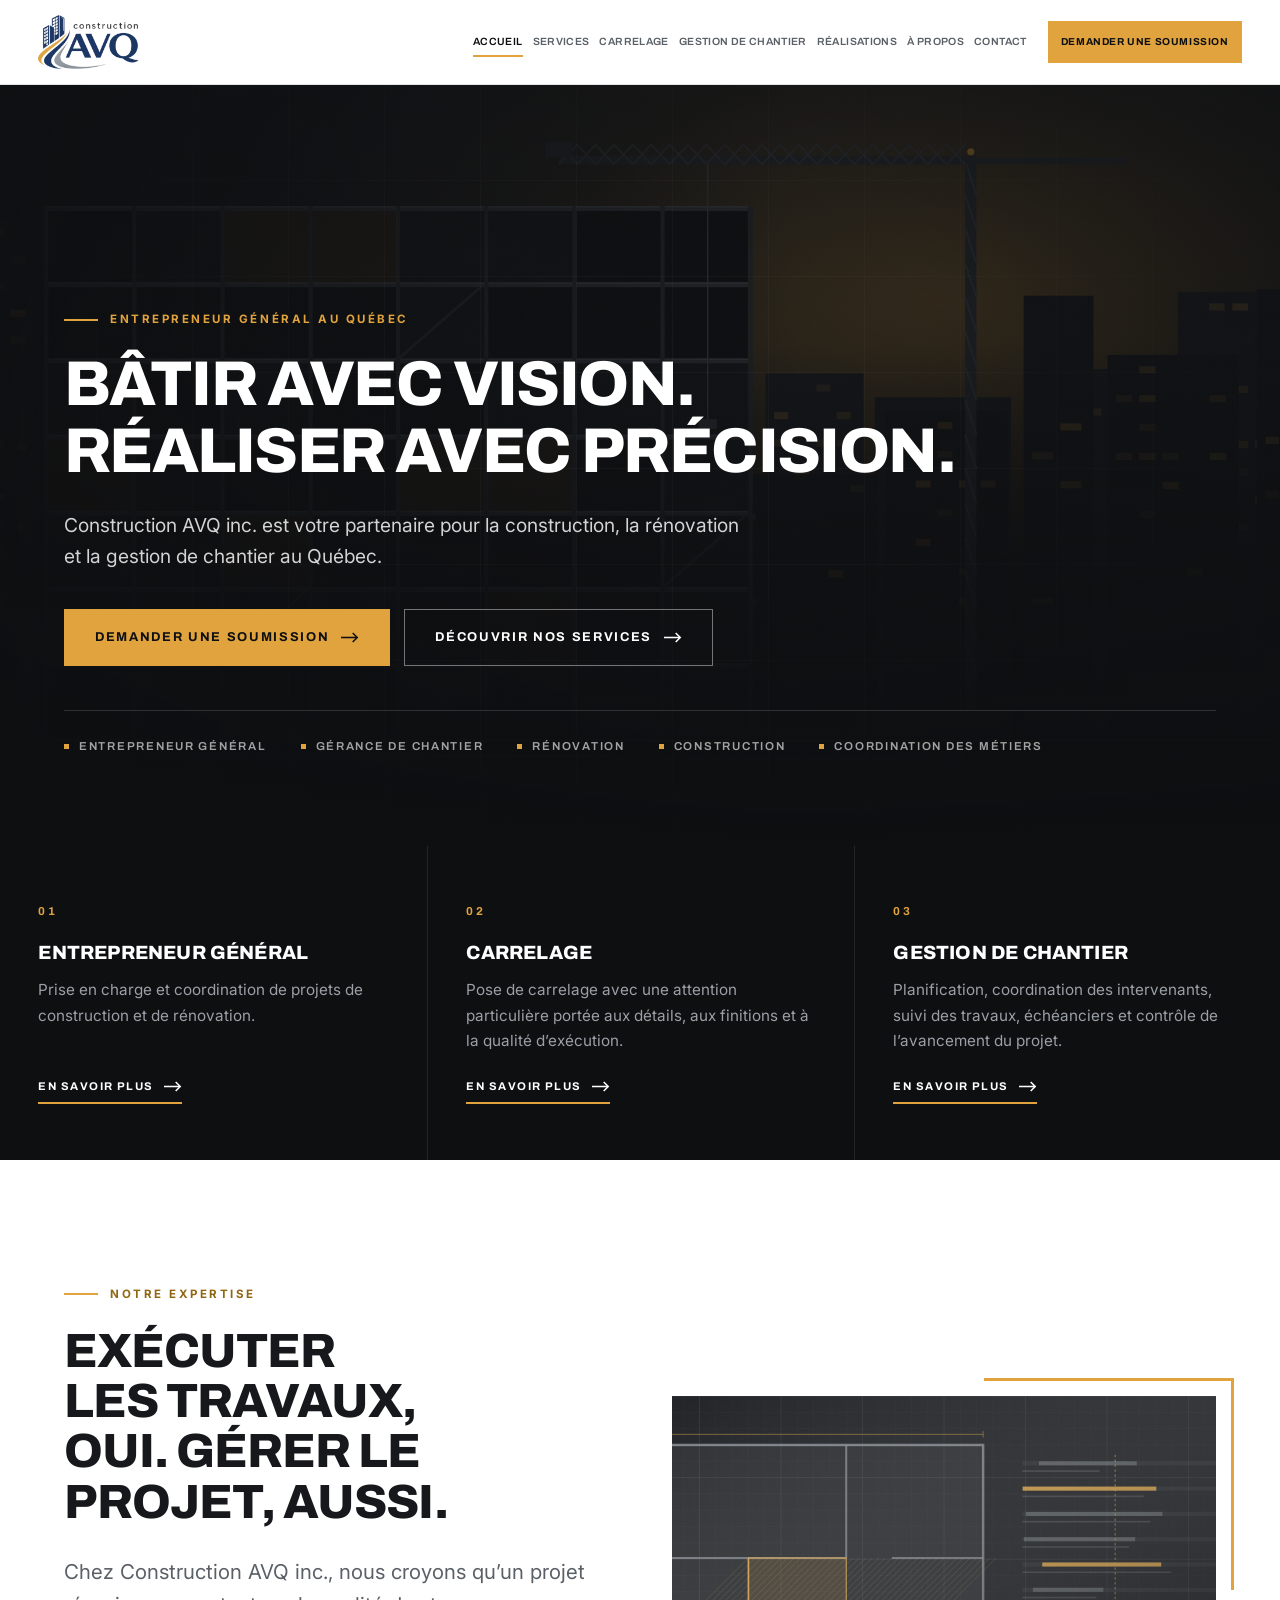
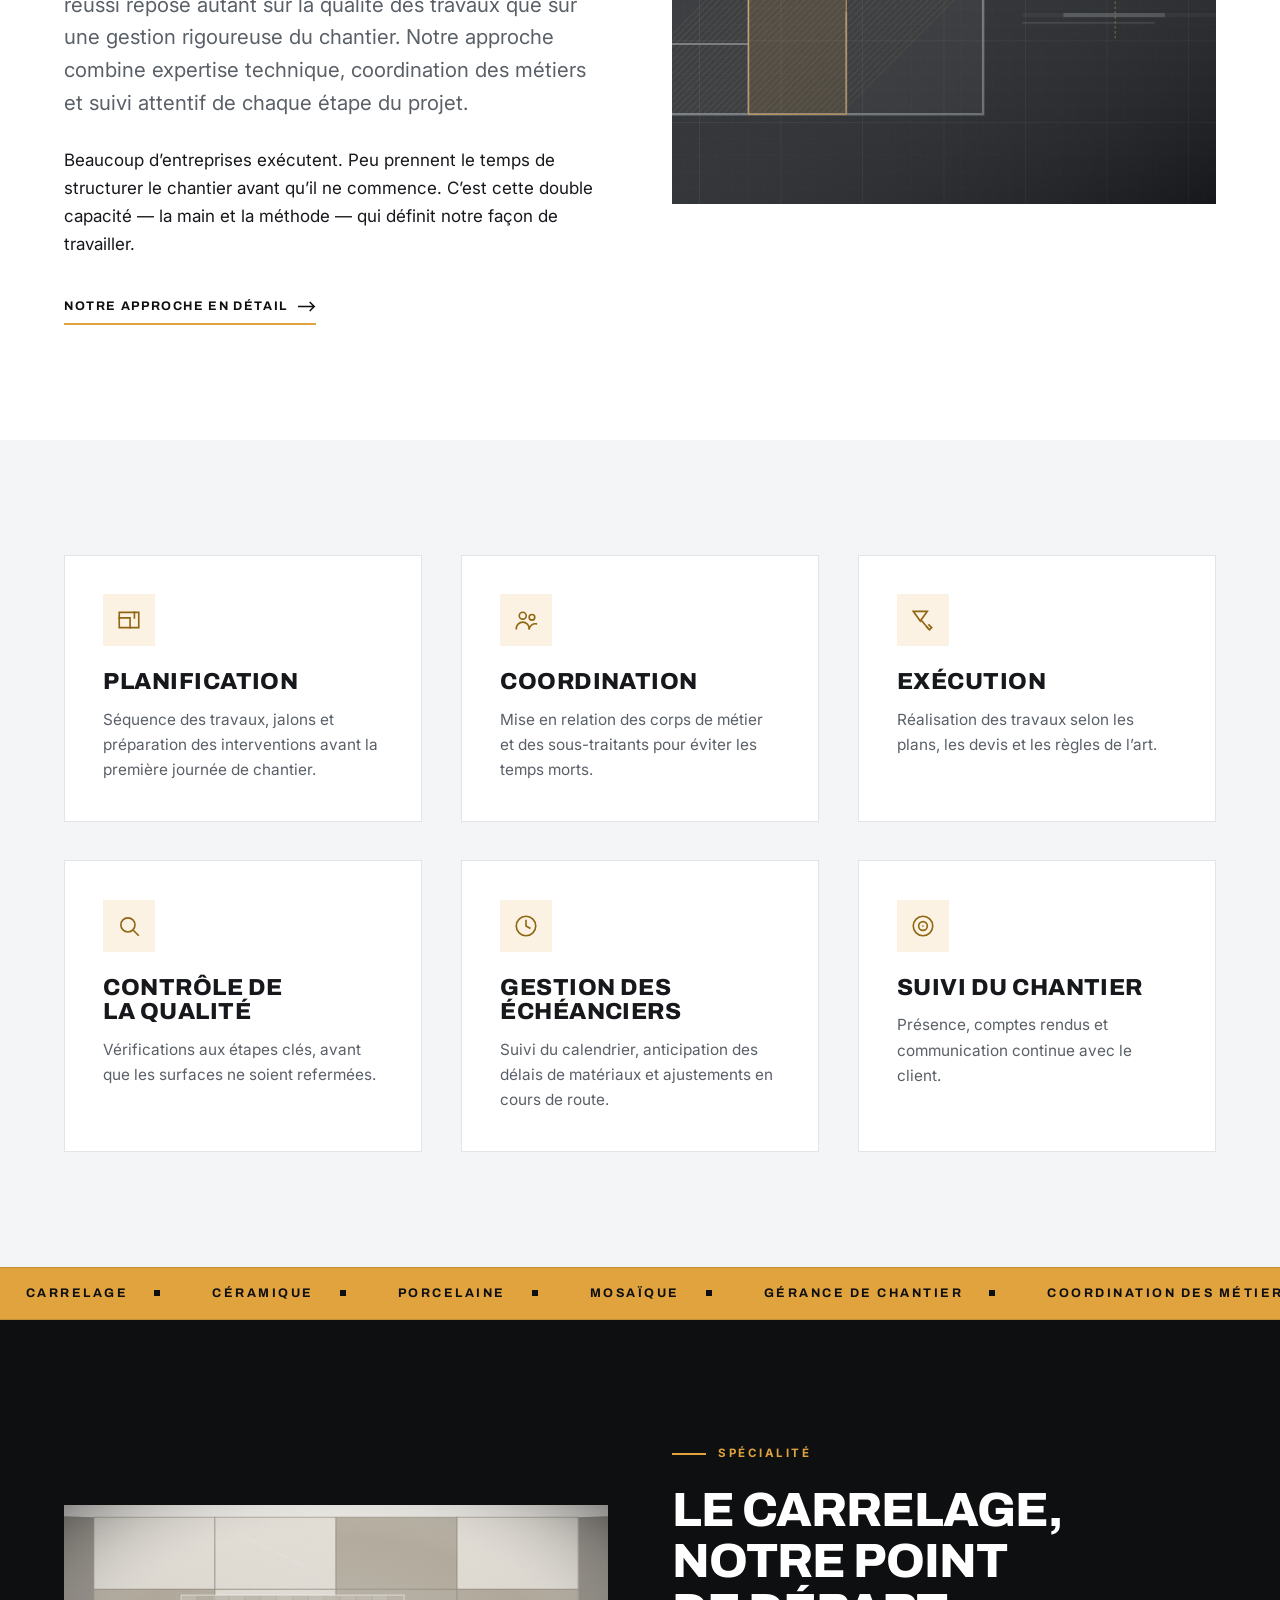
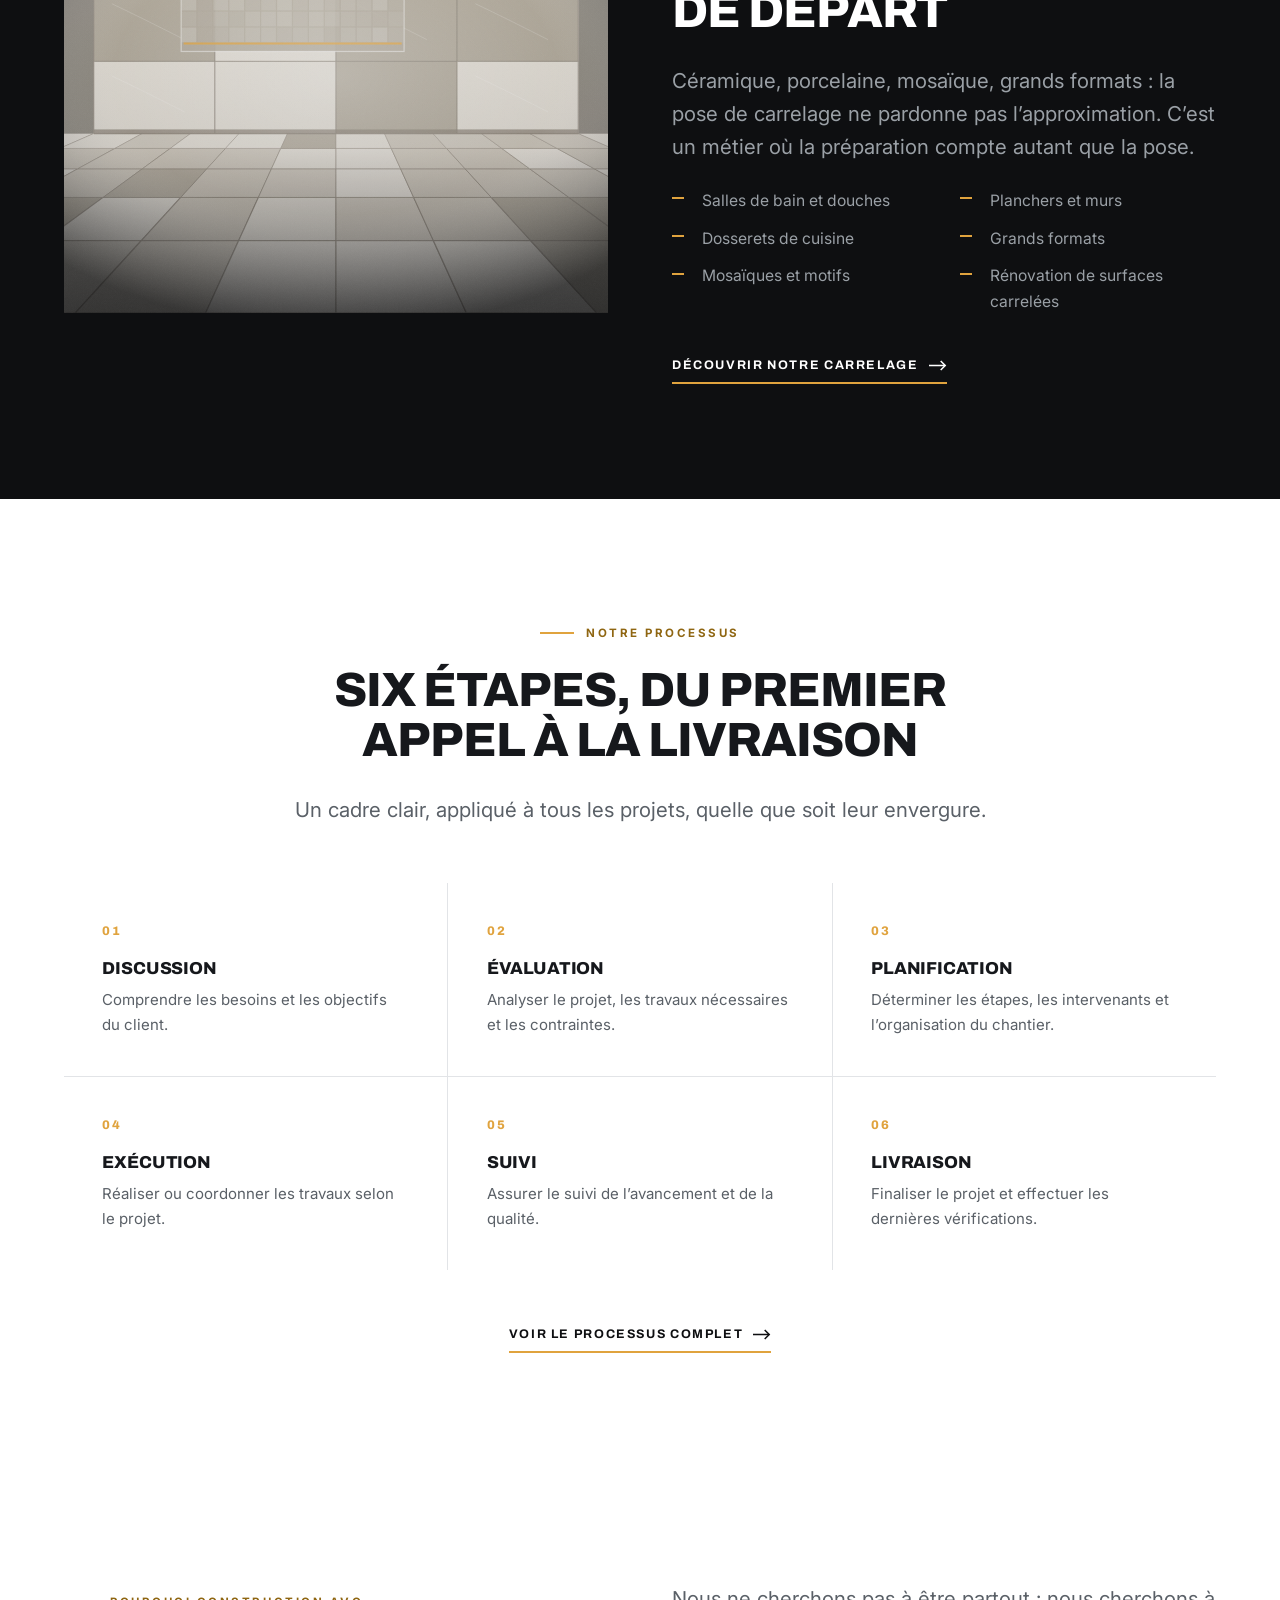
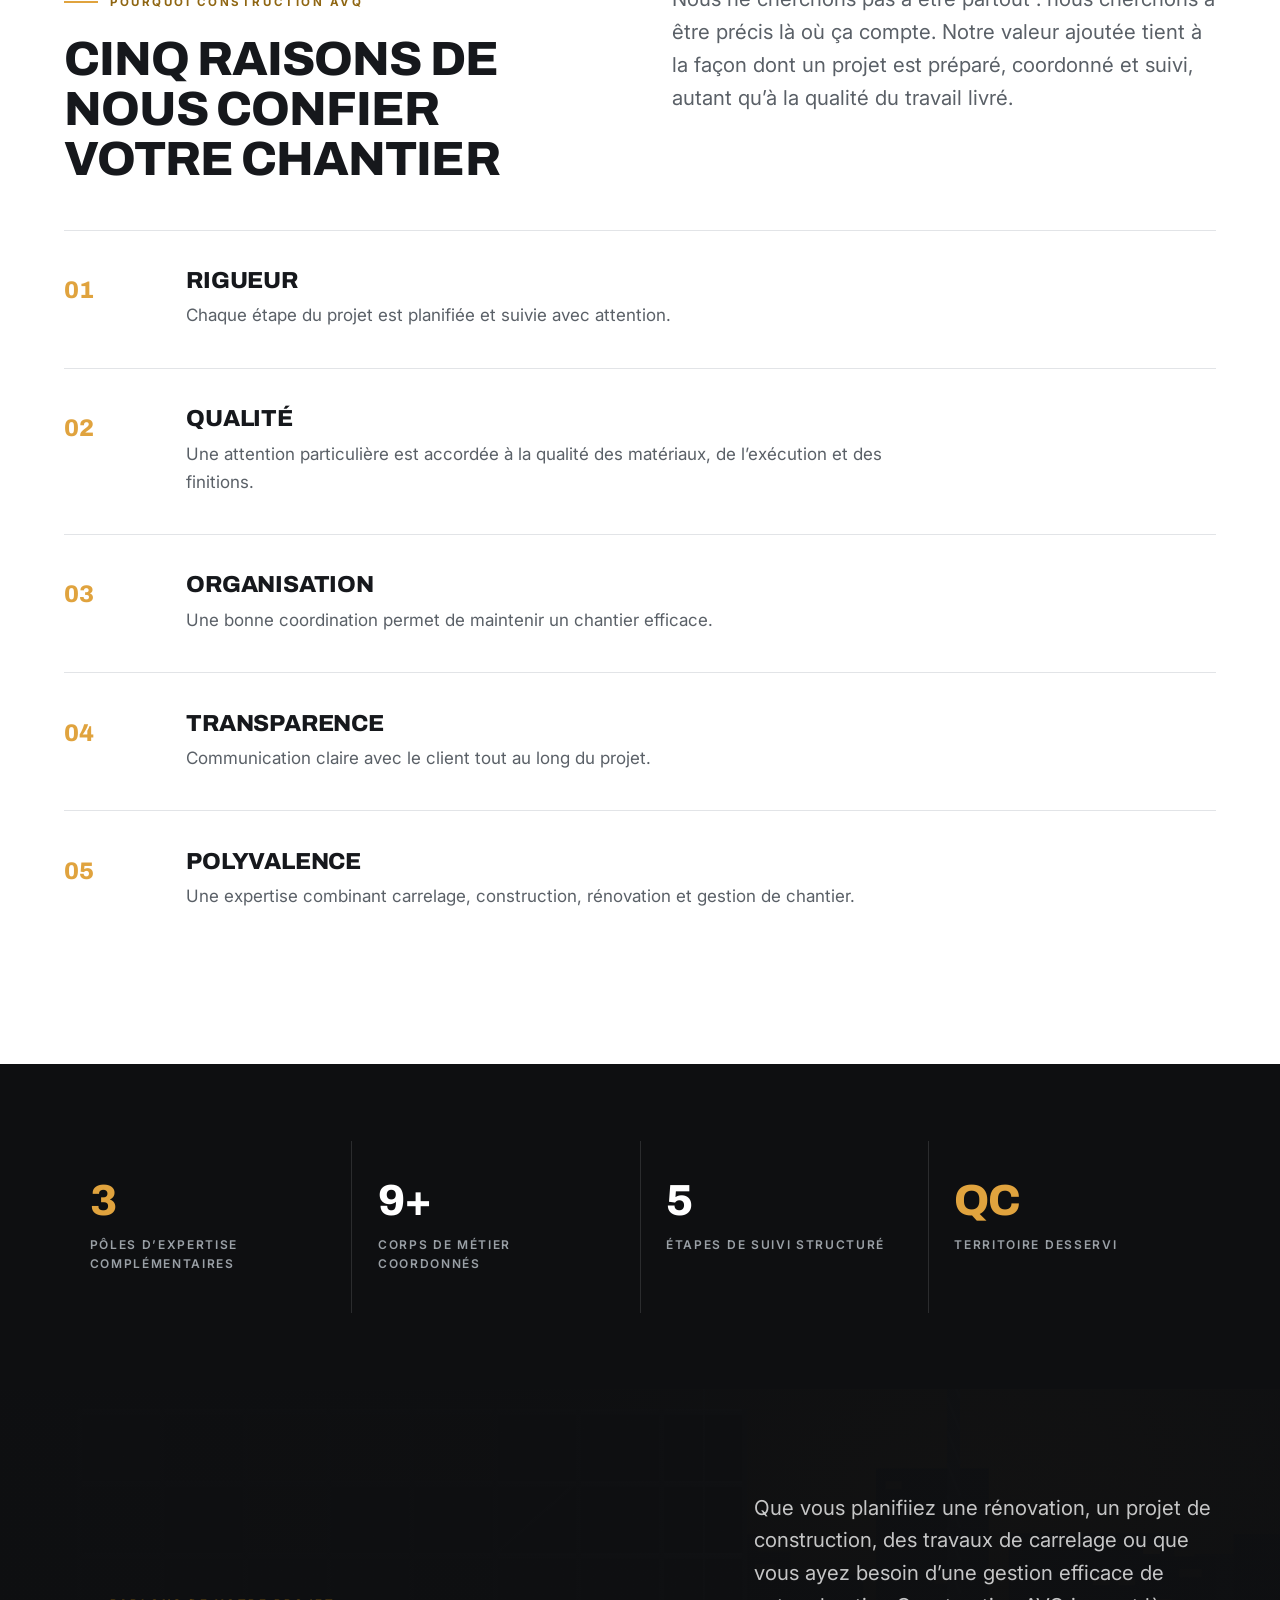
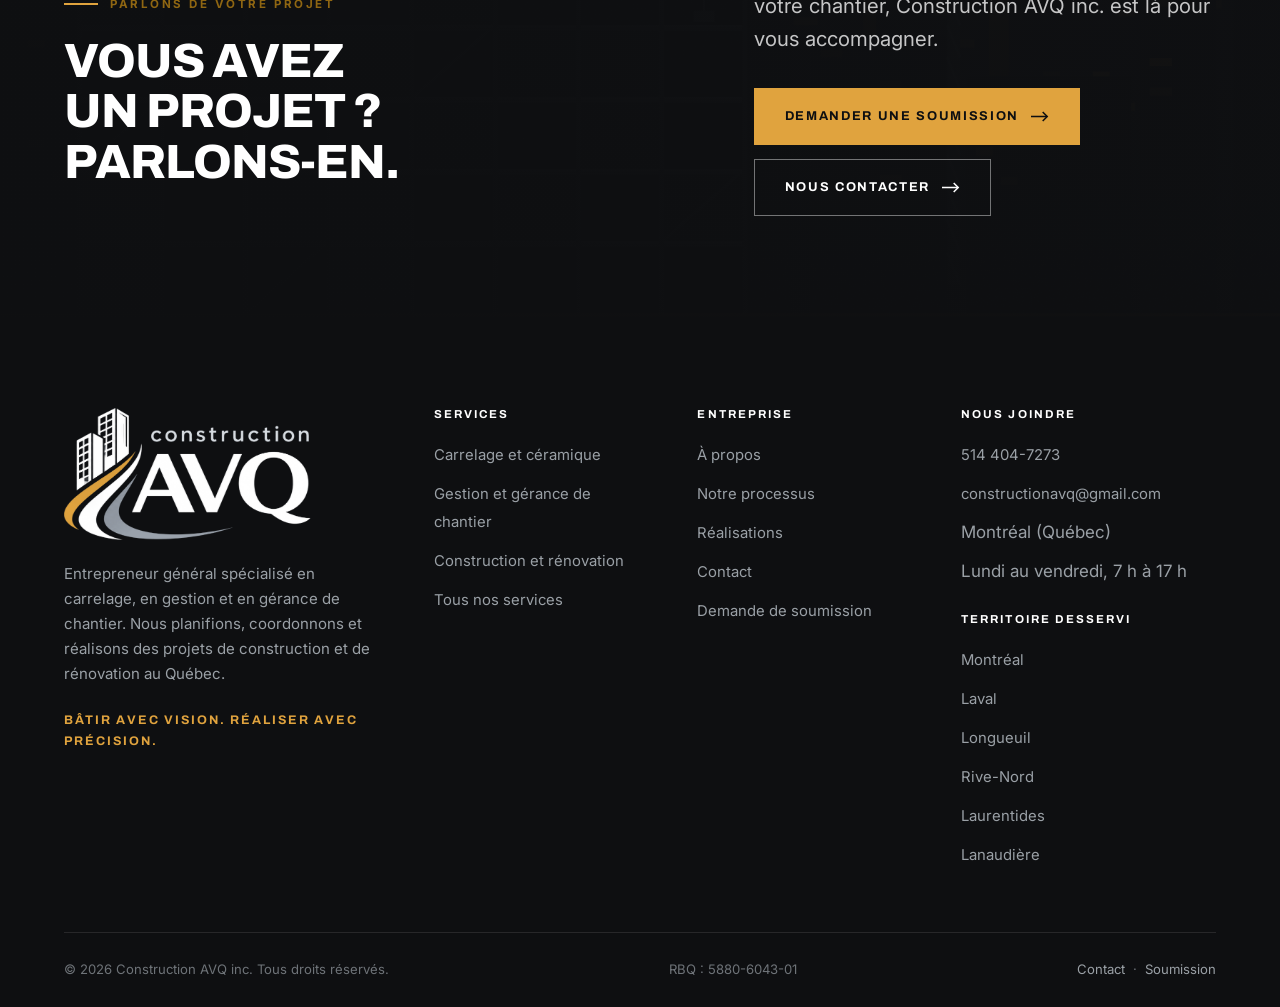
==== commit 9673fb2c: "Change le courriel, réduit le territoire et retire les guillemets - Courriel : constructionavq@gmail" ====
--- a/index.html
+++ b/index.html
@@ -50,7 +50,7 @@
                    padding: 4px var(--gouttiere) 30px; }
   }
 </style></noscript>
-<script type="application/ld+json">{"@context":"https://schema.org","@type":"GeneralContractor","@id":"https://constructionavq.ca/#entreprise","name":"Construction AVQ inc.","alternateName":"Construction AVQ","slogan":"Bâtir avec vision. Réaliser avec précision.","description":"Entrepreneur général québécois spécialisé en carrelage, en gestion et en gérance de chantier. Construction, rénovation, coordination des sous-traitants et suivi de projet au Québec.","url":"https://constructionavq.ca/","telephone":"514 404-7273","email":"ardavuralavq@constructionavq.ca","image":"https://constructionavq.ca/assets/img/hero-chantier.svg","logo":"https://constructionavq.ca/assets/img/logo-avq.png","priceRange":"$$","identifier":{"@type":"PropertyValue","name":"Licence RBQ","value":"5880-6043-01","description":"Licence de la Régie du bâtiment du Québec"},"address":{"@type":"PostalAddress","addressLocality":"Montréal","addressRegion":"QC","addressCountry":"CA"},"areaServed":[{"@type":"City","name":"Montréal"},{"@type":"City","name":"Laval"},{"@type":"City","name":"Longueuil"},{"@type":"City","name":"Rive-Nord"},{"@type":"City","name":"Rive-Sud"},{"@type":"City","name":"Montérégie"},{"@type":"City","name":"Laurentides"},{"@type":"City","name":"Lanaudière"},{"@type":"City","name":"Ville de Québec"},{"@type":"City","name":"Estrie"}],"openingHoursSpecification":[{"@type":"OpeningHoursSpecification","dayOfWeek":["Monday","Tuesday","Wednesday","Thursday","Friday"],"opens":"07:00","closes":"17:00"}],"knowsAbout":["Carrelage","Pose de céramique","Pose de porcelaine","Mosaïque","Gestion de chantier","Gérance de chantier","Rénovation résidentielle","Rénovation commerciale","Coordination de sous-traitants"],"hasOfferCatalog":{"@type":"OfferCatalog","name":"Services de Construction AVQ inc.","itemListElement":[{"@type":"Offer","itemOffered":{"@type":"Service","name":"Carrelage et pose de céramique"}},{"@type":"Offer","itemOffered":{"@type":"Service","name":"Gestion et gérance de chantier"}},{"@type":"Offer","itemOffered":{"@type":"Service","name":"Construction et rénovation"}}]}}</script>
+<script type="application/ld+json">{"@context":"https://schema.org","@type":"GeneralContractor","@id":"https://constructionavq.ca/#entreprise","name":"Construction AVQ inc.","alternateName":"Construction AVQ","slogan":"Bâtir avec vision. Réaliser avec précision.","description":"Entrepreneur général québécois spécialisé en carrelage, en gestion et en gérance de chantier. Construction, rénovation, coordination des sous-traitants et suivi de projet au Québec.","url":"https://constructionavq.ca/","telephone":"514 404-7273","email":"constructionavq@gmail.com","image":"https://constructionavq.ca/assets/img/hero-chantier.svg","logo":"https://constructionavq.ca/assets/img/logo-avq.png","priceRange":"$$","identifier":{"@type":"PropertyValue","name":"Licence RBQ","value":"5880-6043-01","description":"Licence de la Régie du bâtiment du Québec"},"address":{"@type":"PostalAddress","addressLocality":"Montréal","addressRegion":"QC","addressCountry":"CA"},"areaServed":[{"@type":"City","name":"Montréal"},{"@type":"City","name":"Laval"},{"@type":"City","name":"Longueuil"},{"@type":"City","name":"Rive-Nord"},{"@type":"City","name":"Laurentides"},{"@type":"City","name":"Lanaudière"},{"@type":"City","name":"Ville de Québec"},{"@type":"City","name":"Estrie"}],"openingHoursSpecification":[{"@type":"OpeningHoursSpecification","dayOfWeek":["Monday","Tuesday","Wednesday","Thursday","Friday"],"opens":"07:00","closes":"17:00"}],"knowsAbout":["Carrelage","Pose de céramique","Pose de porcelaine","Mosaïque","Gestion de chantier","Gérance de chantier","Rénovation résidentielle","Rénovation commerciale","Coordination de sous-traitants"],"hasOfferCatalog":{"@type":"OfferCatalog","name":"Services de Construction AVQ inc.","itemListElement":[{"@type":"Offer","itemOffered":{"@type":"Service","name":"Carrelage et pose de céramique"}},{"@type":"Offer","itemOffered":{"@type":"Service","name":"Gestion et gérance de chantier"}},{"@type":"Offer","itemOffered":{"@type":"Service","name":"Construction et rénovation"}}]}}</script>
 <script type="application/ld+json">{"@context":"https://schema.org","@type":"WebSite","name":"Construction AVQ inc.","url":"https://constructionavq.ca/","inLanguage":"fr-CA","publisher":{"@id":"https://constructionavq.ca/#entreprise"}}</script>
 </head>
 <body>
@@ -73,7 +73,7 @@
   <a class="btn" href="soumission.html">Demander une soumission<svg class="fl" viewBox="0 0 20 12" width="18" height="11" fill="none" stroke="currentColor" stroke-width="1.7" aria-hidden="true"><path d="M0 6h18"/><path d="m13 1 5 5-5 5"/></svg></a>
   <div class="menu-mobile__coord">
     <p>Une question&nbsp;? <a href="tel:+15144047273">514 404-7273</a><br>
-    <a class="courriel" href="mailto:ardavuralavq@constructionavq.ca?subject=Question%20%E2%80%94%20Construction%20AVQ%20inc.">ardavuralavq@<wbr>constructionavq.ca</a></p>
+    <a class="courriel" href="mailto:constructionavq@gmail.com?subject=Question%20%E2%80%94%20Construction%20AVQ%20inc.">constructionavq@<wbr>gmail.com</a></p>
   </div>
 </div>
 <main id="contenu">
@@ -105,7 +105,7 @@
       <div class="reveal">
         <p class="eyebrow">Notre expertise</p>
         <h2>Exécuter les travaux, oui. Gérer le projet, aussi.</h2>
-        <p class="lead" style="margin-bottom:26px">«&nbsp;Chez Construction AVQ inc., nous croyons qu’un projet réussi repose autant sur la qualité des travaux que sur une gestion rigoureuse du chantier. Notre approche combine expertise technique, coordination des métiers et suivi attentif de chaque étape du projet.&nbsp;»</p>
+        <p class="lead" style="margin-bottom:26px">Chez Construction AVQ inc., nous croyons qu’un projet réussi repose autant sur la qualité des travaux que sur une gestion rigoureuse du chantier. Notre approche combine expertise technique, coordination des métiers et suivi attentif de chaque étape du projet.</p>
         <p>Beaucoup d’entreprises exécutent. Peu prennent le temps de structurer le chantier avant qu’il ne commence. C’est cette double capacité — la main et la méthode — qui définit notre façon de travailler.</p>
         <div style="margin-top:32px"><a class="lien-fleche" href="a-propos.html">Notre approche en détail<svg class="fl" viewBox="0 0 20 12" width="18" height="11" fill="none" stroke="currentColor" stroke-width="1.7" aria-hidden="true"><path d="M0 6h18"/><path d="m13 1 5 5-5 5"/></svg></a></div>
       </div>
@@ -230,12 +230,12 @@
         <h4>Nous joindre</h4>
         <ul>
           <li><a href="tel:+15144047273">514 404-7273</a></li>
-          <li><a class="courriel" href="mailto:ardavuralavq@constructionavq.ca?subject=Demande%20d%E2%80%99information%20%E2%80%94%20Construction%20AVQ%20inc.">ardavuralavq@<wbr>constructionavq.ca</a></li>
+          <li><a class="courriel" href="mailto:constructionavq@gmail.com?subject=Demande%20d%E2%80%99information%20%E2%80%94%20Construction%20AVQ%20inc.">constructionavq@<wbr>gmail.com</a></li>
           <li>Montréal (Québec)</li>
           <li>Lundi au vendredi, 7 h à 17 h</li>
         </ul>
         <h4 style="margin-top:28px">Territoire desservi</h4>
-        <ul><li><a href="contact.html">Montréal</a></li><li><a href="contact.html">Laval</a></li><li><a href="contact.html">Longueuil</a></li><li><a href="contact.html">Rive-Nord</a></li><li><a href="contact.html">Rive-Sud</a></li><li><a href="contact.html">Montérégie</a></li></ul>
+        <ul><li><a href="contact.html">Montréal</a></li><li><a href="contact.html">Laval</a></li><li><a href="contact.html">Longueuil</a></li><li><a href="contact.html">Rive-Nord</a></li><li><a href="contact.html">Laurentides</a></li><li><a href="contact.html">Lanaudière</a></li></ul>
       </div>
     </div>
     <div class="pied__bas">
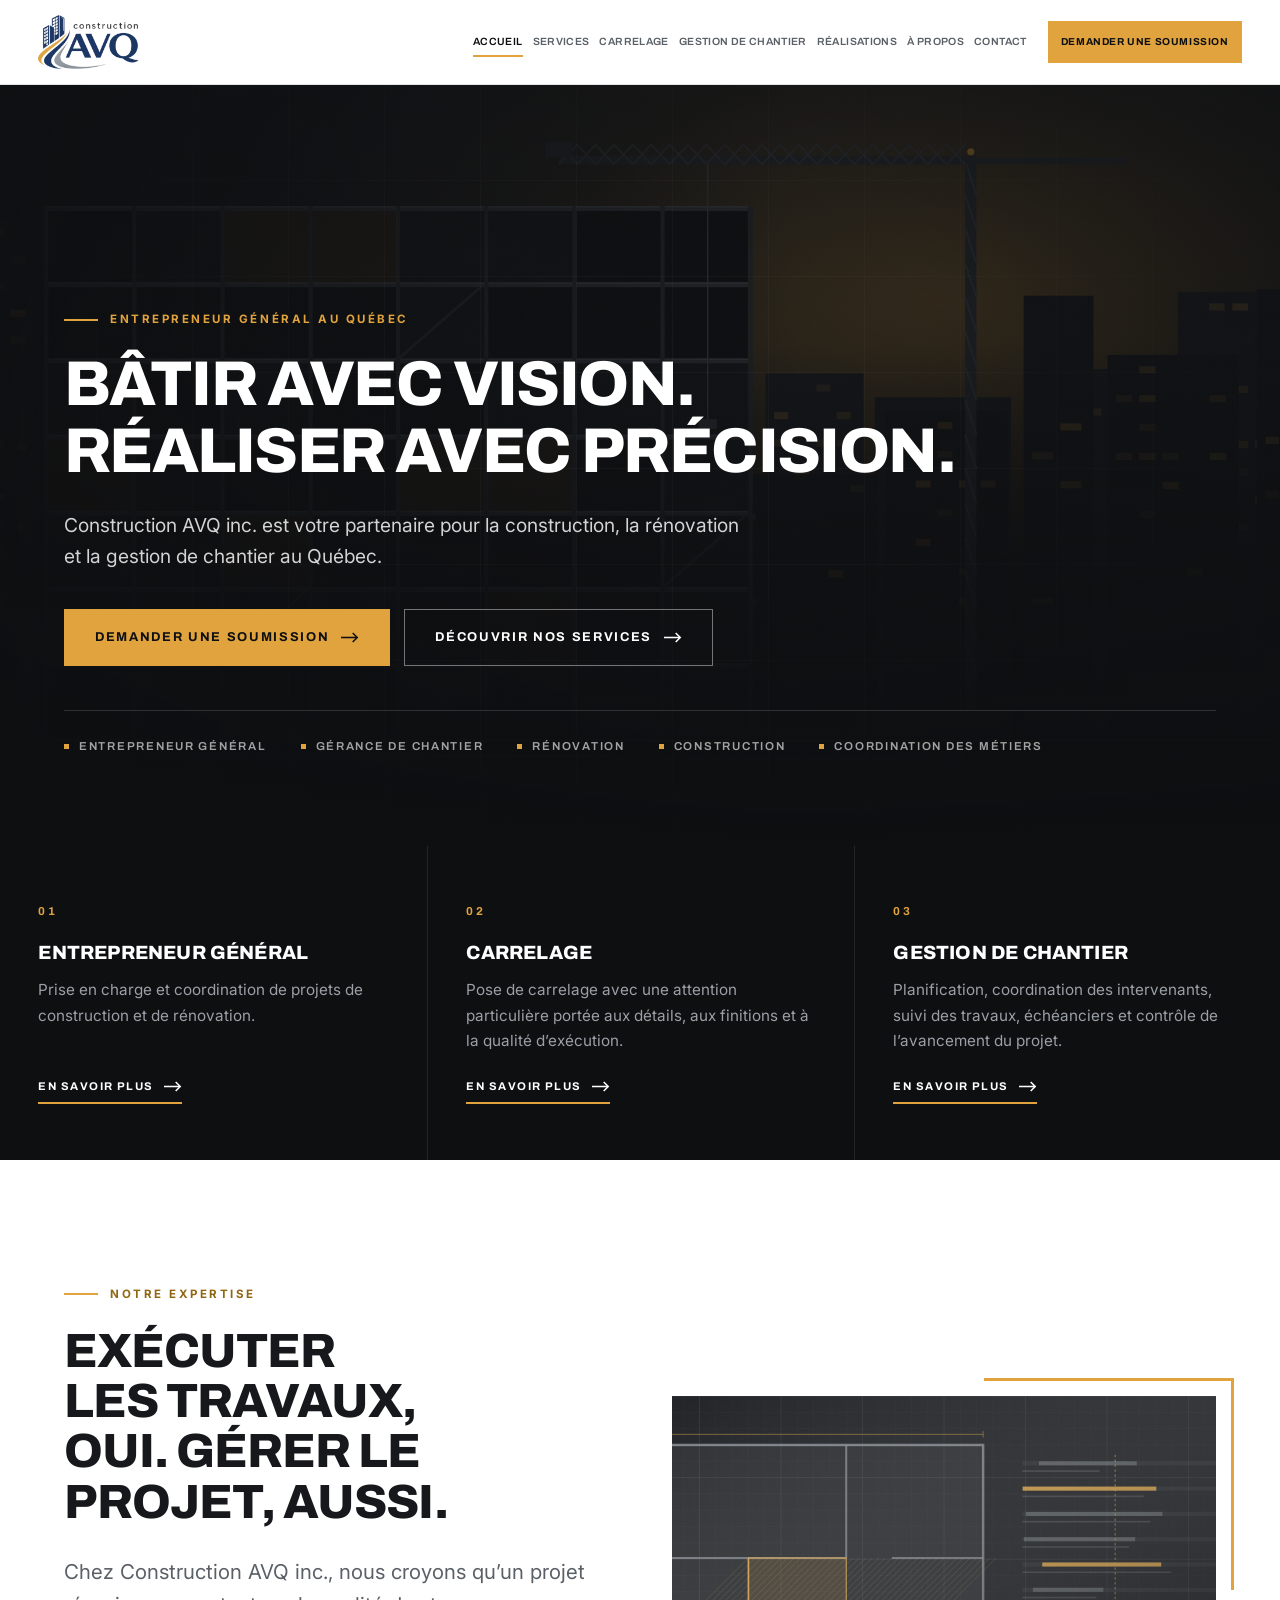
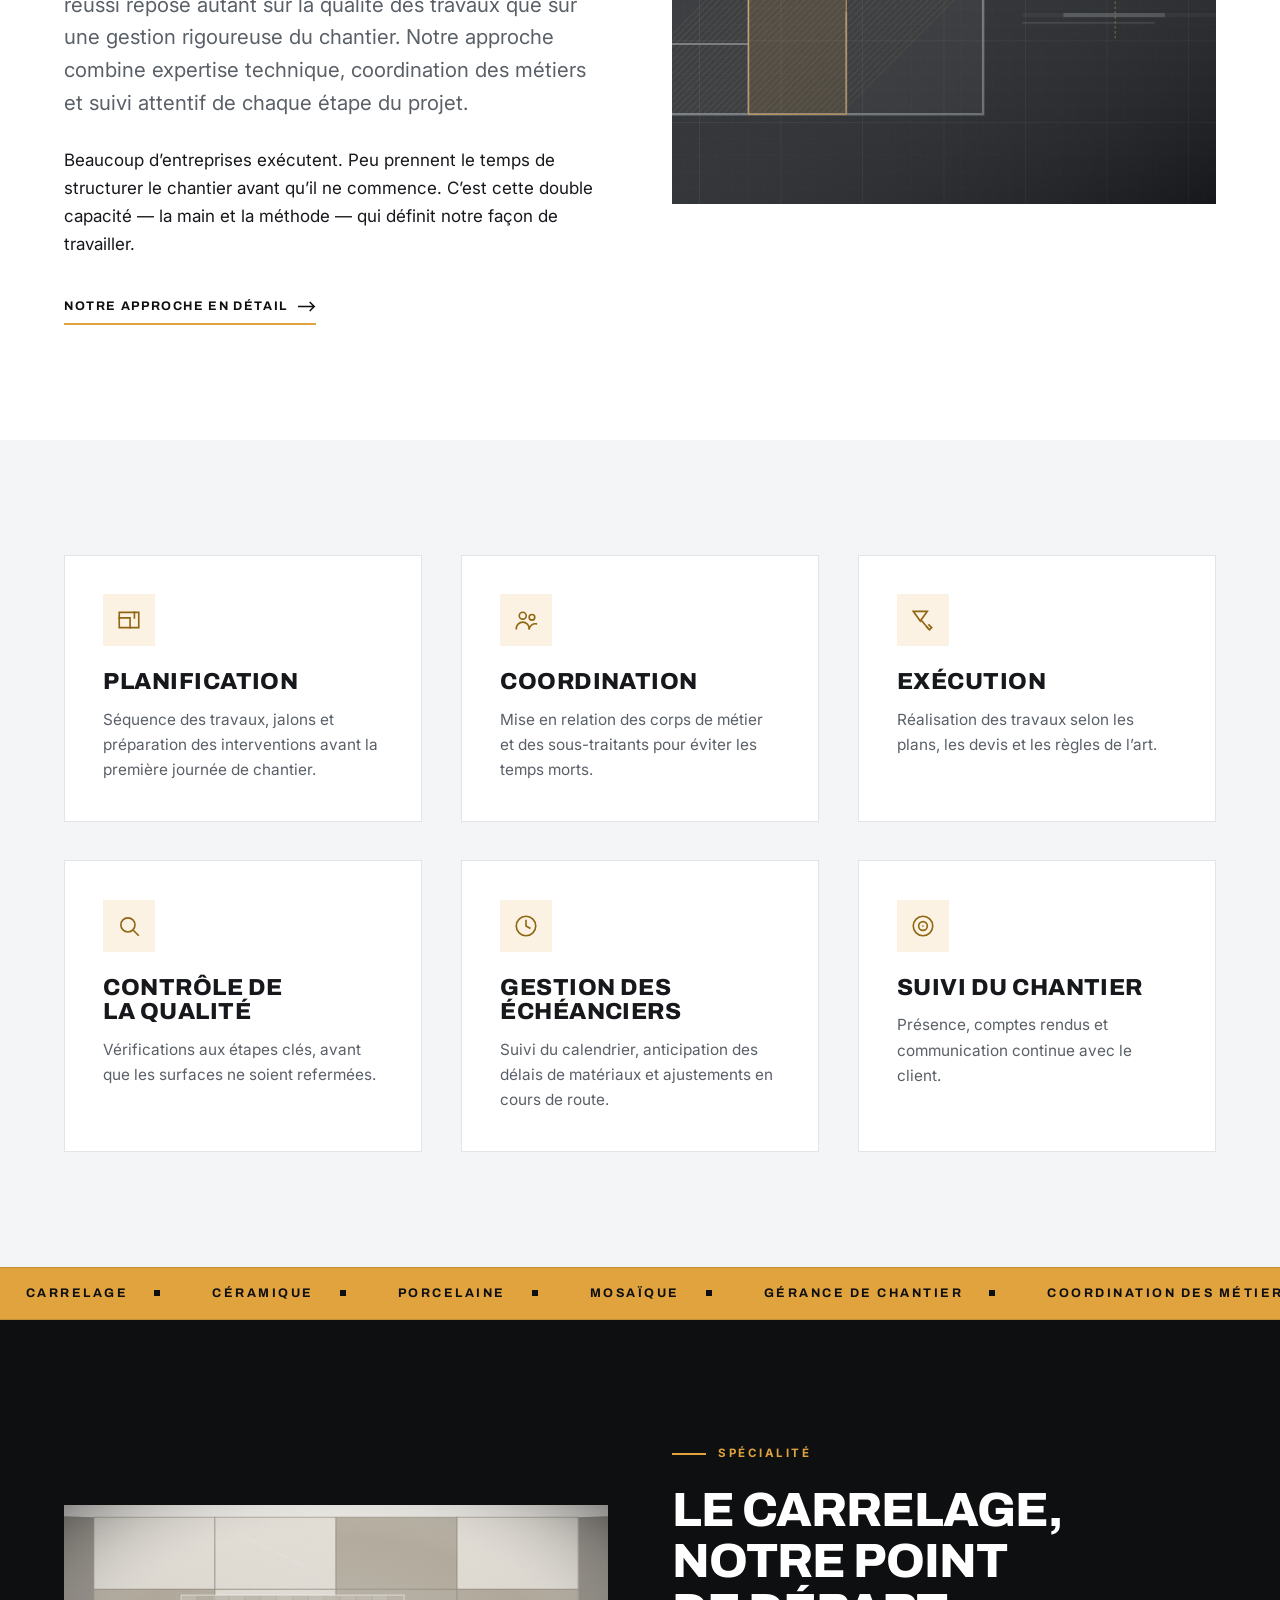
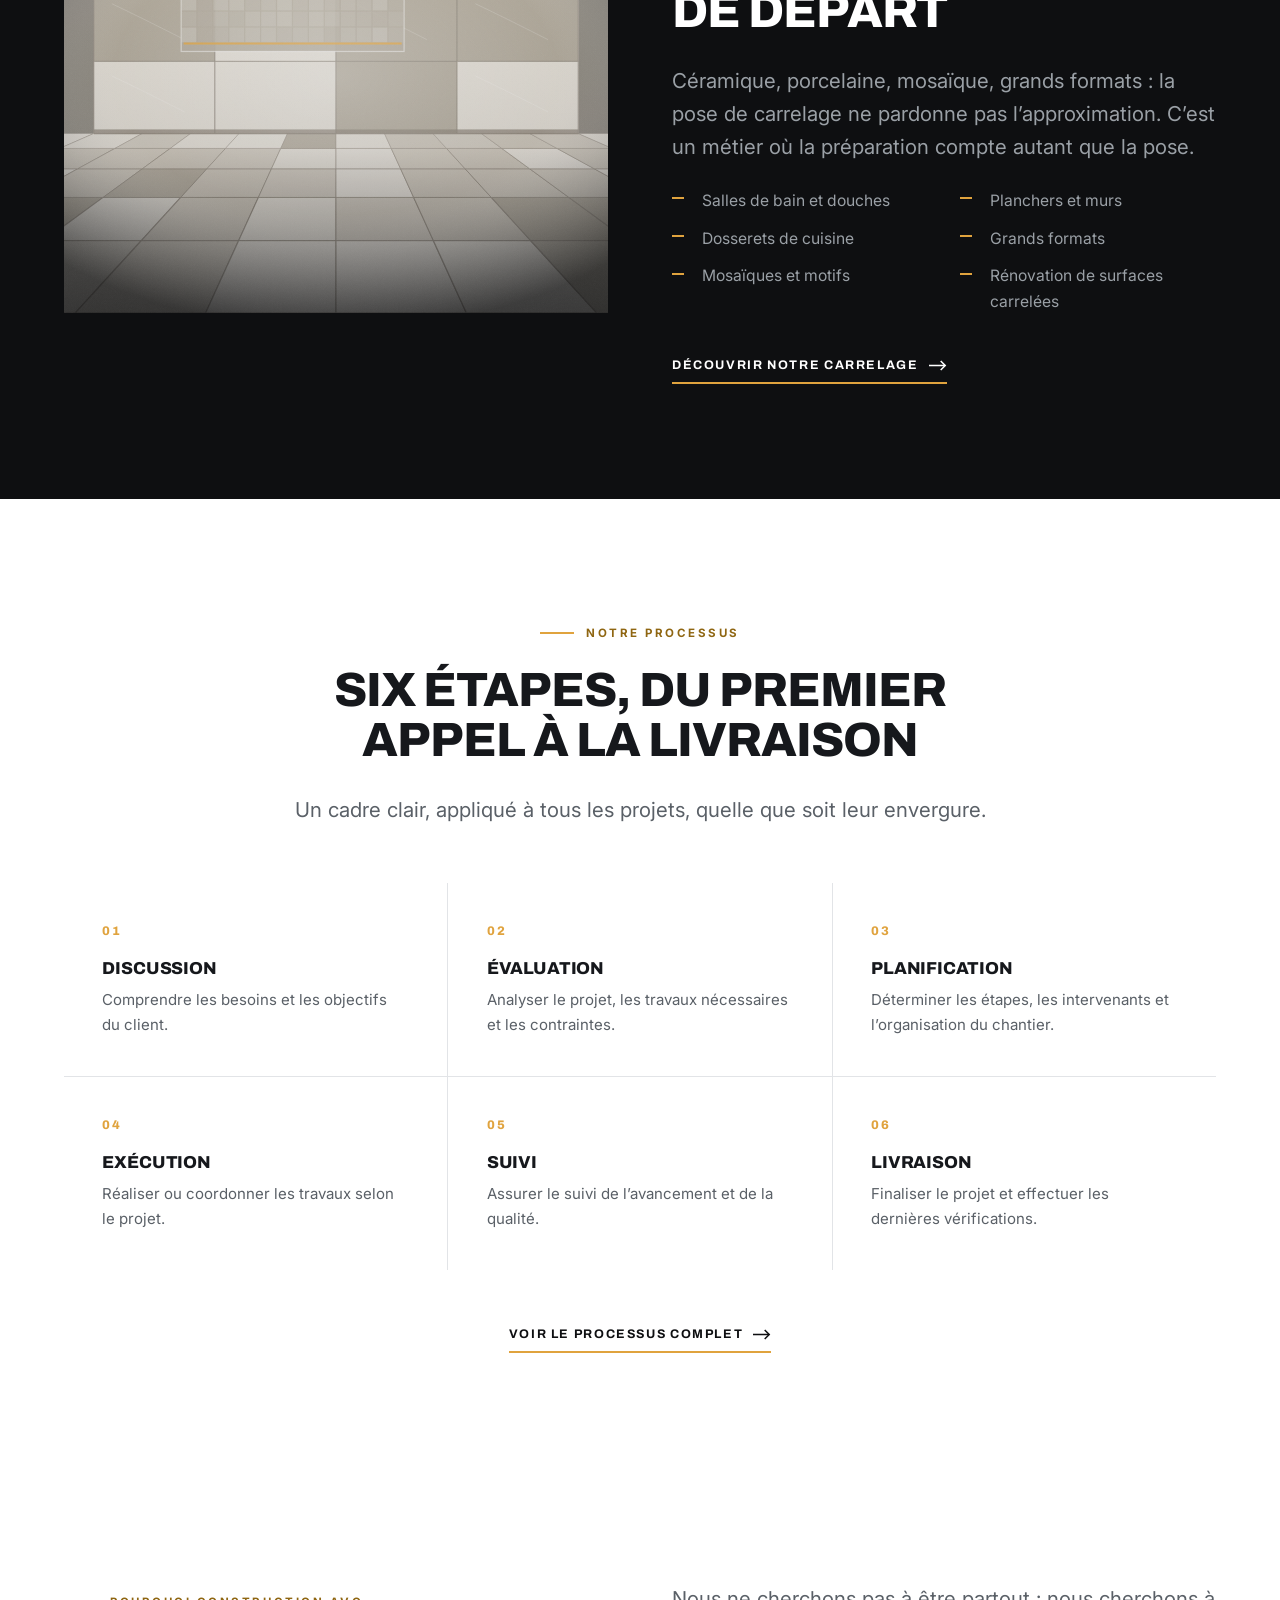
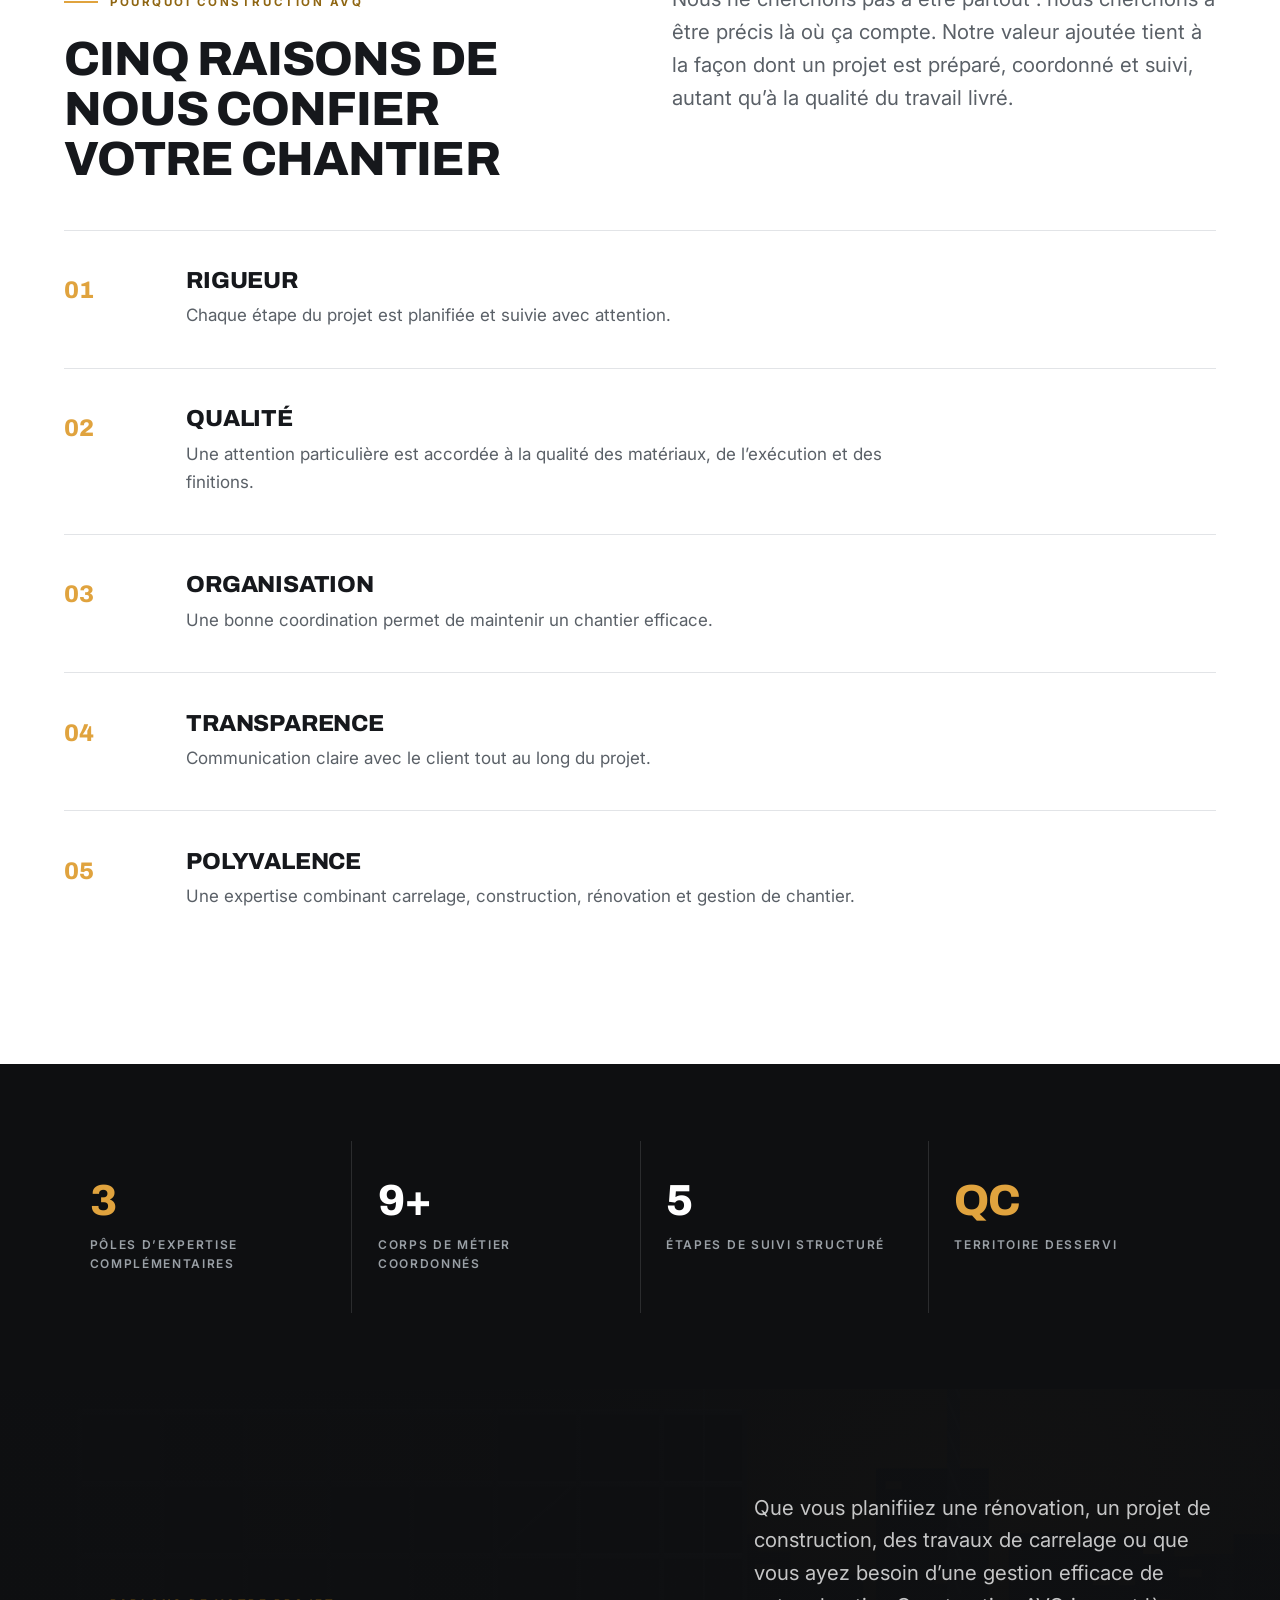
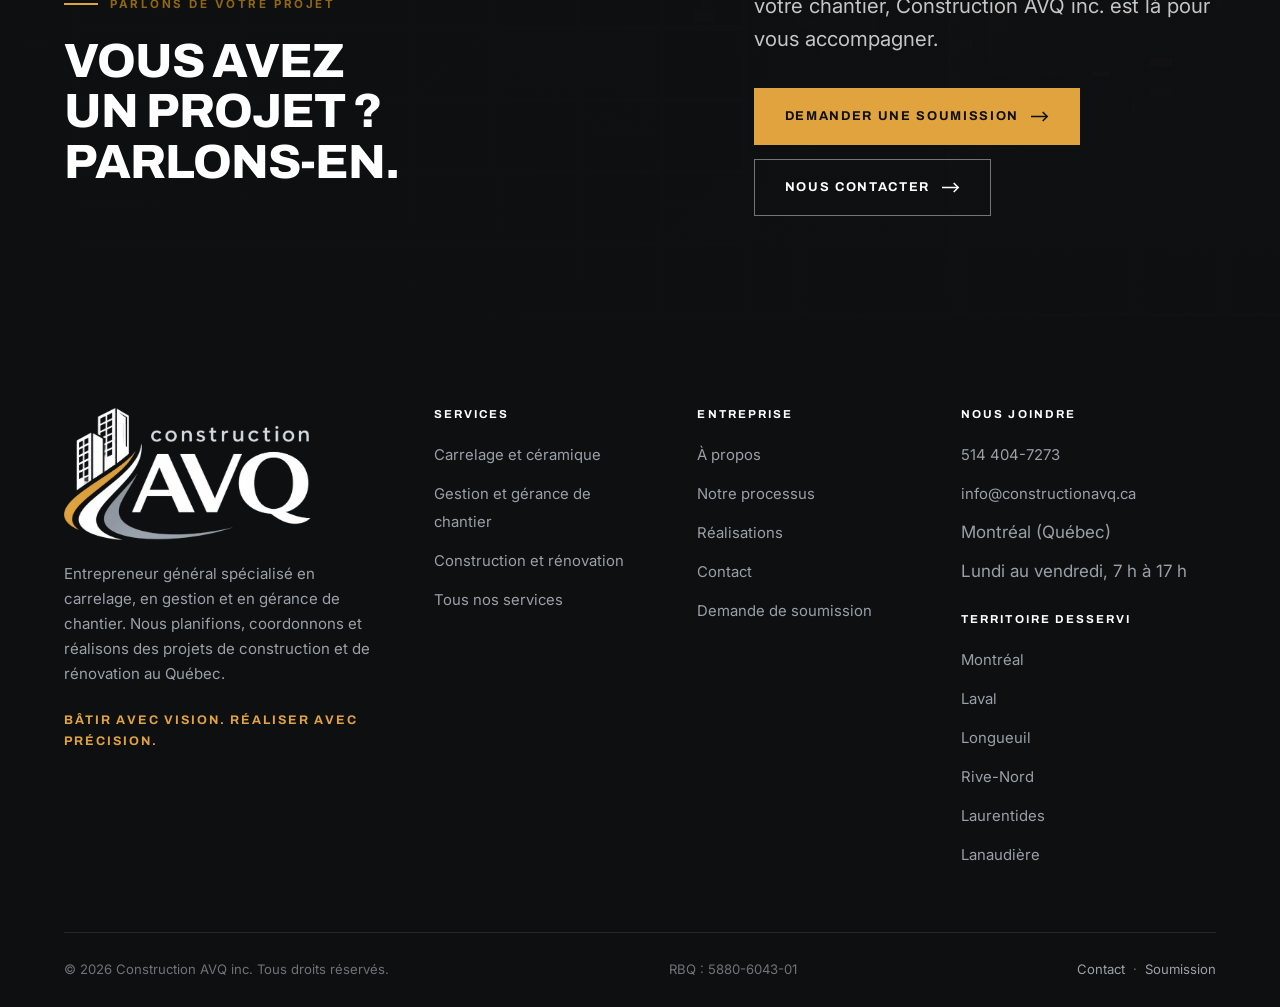
==== commit 1612d9cc: "Passe le courriel à info@constructionavq.ca Adresse répercutée dans l'en-tête mobile, le pied de pag" ====
--- a/index.html
+++ b/index.html
@@ -50,7 +50,7 @@
                    padding: 4px var(--gouttiere) 30px; }
   }
 </style></noscript>
-<script type="application/ld+json">{"@context":"https://schema.org","@type":"GeneralContractor","@id":"https://constructionavq.ca/#entreprise","name":"Construction AVQ inc.","alternateName":"Construction AVQ","slogan":"Bâtir avec vision. Réaliser avec précision.","description":"Entrepreneur général québécois spécialisé en carrelage, en gestion et en gérance de chantier. Construction, rénovation, coordination des sous-traitants et suivi de projet au Québec.","url":"https://constructionavq.ca/","telephone":"514 404-7273","email":"constructionavq@gmail.com","image":"https://constructionavq.ca/assets/img/hero-chantier.svg","logo":"https://constructionavq.ca/assets/img/logo-avq.png","priceRange":"$$","identifier":{"@type":"PropertyValue","name":"Licence RBQ","value":"5880-6043-01","description":"Licence de la Régie du bâtiment du Québec"},"address":{"@type":"PostalAddress","addressLocality":"Montréal","addressRegion":"QC","addressCountry":"CA"},"areaServed":[{"@type":"City","name":"Montréal"},{"@type":"City","name":"Laval"},{"@type":"City","name":"Longueuil"},{"@type":"City","name":"Rive-Nord"},{"@type":"City","name":"Laurentides"},{"@type":"City","name":"Lanaudière"},{"@type":"City","name":"Ville de Québec"},{"@type":"City","name":"Estrie"}],"openingHoursSpecification":[{"@type":"OpeningHoursSpecification","dayOfWeek":["Monday","Tuesday","Wednesday","Thursday","Friday"],"opens":"07:00","closes":"17:00"}],"knowsAbout":["Carrelage","Pose de céramique","Pose de porcelaine","Mosaïque","Gestion de chantier","Gérance de chantier","Rénovation résidentielle","Rénovation commerciale","Coordination de sous-traitants"],"hasOfferCatalog":{"@type":"OfferCatalog","name":"Services de Construction AVQ inc.","itemListElement":[{"@type":"Offer","itemOffered":{"@type":"Service","name":"Carrelage et pose de céramique"}},{"@type":"Offer","itemOffered":{"@type":"Service","name":"Gestion et gérance de chantier"}},{"@type":"Offer","itemOffered":{"@type":"Service","name":"Construction et rénovation"}}]}}</script>
+<script type="application/ld+json">{"@context":"https://schema.org","@type":"GeneralContractor","@id":"https://constructionavq.ca/#entreprise","name":"Construction AVQ inc.","alternateName":"Construction AVQ","slogan":"Bâtir avec vision. Réaliser avec précision.","description":"Entrepreneur général québécois spécialisé en carrelage, en gestion et en gérance de chantier. Construction, rénovation, coordination des sous-traitants et suivi de projet au Québec.","url":"https://constructionavq.ca/","telephone":"514 404-7273","email":"info@constructionavq.ca","image":"https://constructionavq.ca/assets/img/hero-chantier.svg","logo":"https://constructionavq.ca/assets/img/logo-avq.png","priceRange":"$$","identifier":{"@type":"PropertyValue","name":"Licence RBQ","value":"5880-6043-01","description":"Licence de la Régie du bâtiment du Québec"},"address":{"@type":"PostalAddress","addressLocality":"Montréal","addressRegion":"QC","addressCountry":"CA"},"areaServed":[{"@type":"City","name":"Montréal"},{"@type":"City","name":"Laval"},{"@type":"City","name":"Longueuil"},{"@type":"City","name":"Rive-Nord"},{"@type":"City","name":"Laurentides"},{"@type":"City","name":"Lanaudière"},{"@type":"City","name":"Ville de Québec"},{"@type":"City","name":"Estrie"}],"openingHoursSpecification":[{"@type":"OpeningHoursSpecification","dayOfWeek":["Monday","Tuesday","Wednesday","Thursday","Friday"],"opens":"07:00","closes":"17:00"}],"knowsAbout":["Carrelage","Pose de céramique","Pose de porcelaine","Mosaïque","Gestion de chantier","Gérance de chantier","Rénovation résidentielle","Rénovation commerciale","Coordination de sous-traitants"],"hasOfferCatalog":{"@type":"OfferCatalog","name":"Services de Construction AVQ inc.","itemListElement":[{"@type":"Offer","itemOffered":{"@type":"Service","name":"Carrelage et pose de céramique"}},{"@type":"Offer","itemOffered":{"@type":"Service","name":"Gestion et gérance de chantier"}},{"@type":"Offer","itemOffered":{"@type":"Service","name":"Construction et rénovation"}}]}}</script>
 <script type="application/ld+json">{"@context":"https://schema.org","@type":"WebSite","name":"Construction AVQ inc.","url":"https://constructionavq.ca/","inLanguage":"fr-CA","publisher":{"@id":"https://constructionavq.ca/#entreprise"}}</script>
 </head>
 <body>
@@ -73,7 +73,7 @@
   <a class="btn" href="soumission.html">Demander une soumission<svg class="fl" viewBox="0 0 20 12" width="18" height="11" fill="none" stroke="currentColor" stroke-width="1.7" aria-hidden="true"><path d="M0 6h18"/><path d="m13 1 5 5-5 5"/></svg></a>
   <div class="menu-mobile__coord">
     <p>Une question&nbsp;? <a href="tel:+15144047273">514 404-7273</a><br>
-    <a class="courriel" href="mailto:constructionavq@gmail.com?subject=Question%20%E2%80%94%20Construction%20AVQ%20inc.">constructionavq@<wbr>gmail.com</a></p>
+    <a class="courriel" href="mailto:info@constructionavq.ca?subject=Question%20%E2%80%94%20Construction%20AVQ%20inc.">info@<wbr>constructionavq.ca</a></p>
   </div>
 </div>
 <main id="contenu">
@@ -230,7 +230,7 @@
         <h4>Nous joindre</h4>
         <ul>
           <li><a href="tel:+15144047273">514 404-7273</a></li>
-          <li><a class="courriel" href="mailto:constructionavq@gmail.com?subject=Demande%20d%E2%80%99information%20%E2%80%94%20Construction%20AVQ%20inc.">constructionavq@<wbr>gmail.com</a></li>
+          <li><a class="courriel" href="mailto:info@constructionavq.ca?subject=Demande%20d%E2%80%99information%20%E2%80%94%20Construction%20AVQ%20inc.">info@<wbr>constructionavq.ca</a></li>
           <li>Montréal (Québec)</li>
           <li>Lundi au vendredi, 7 h à 17 h</li>
         </ul>
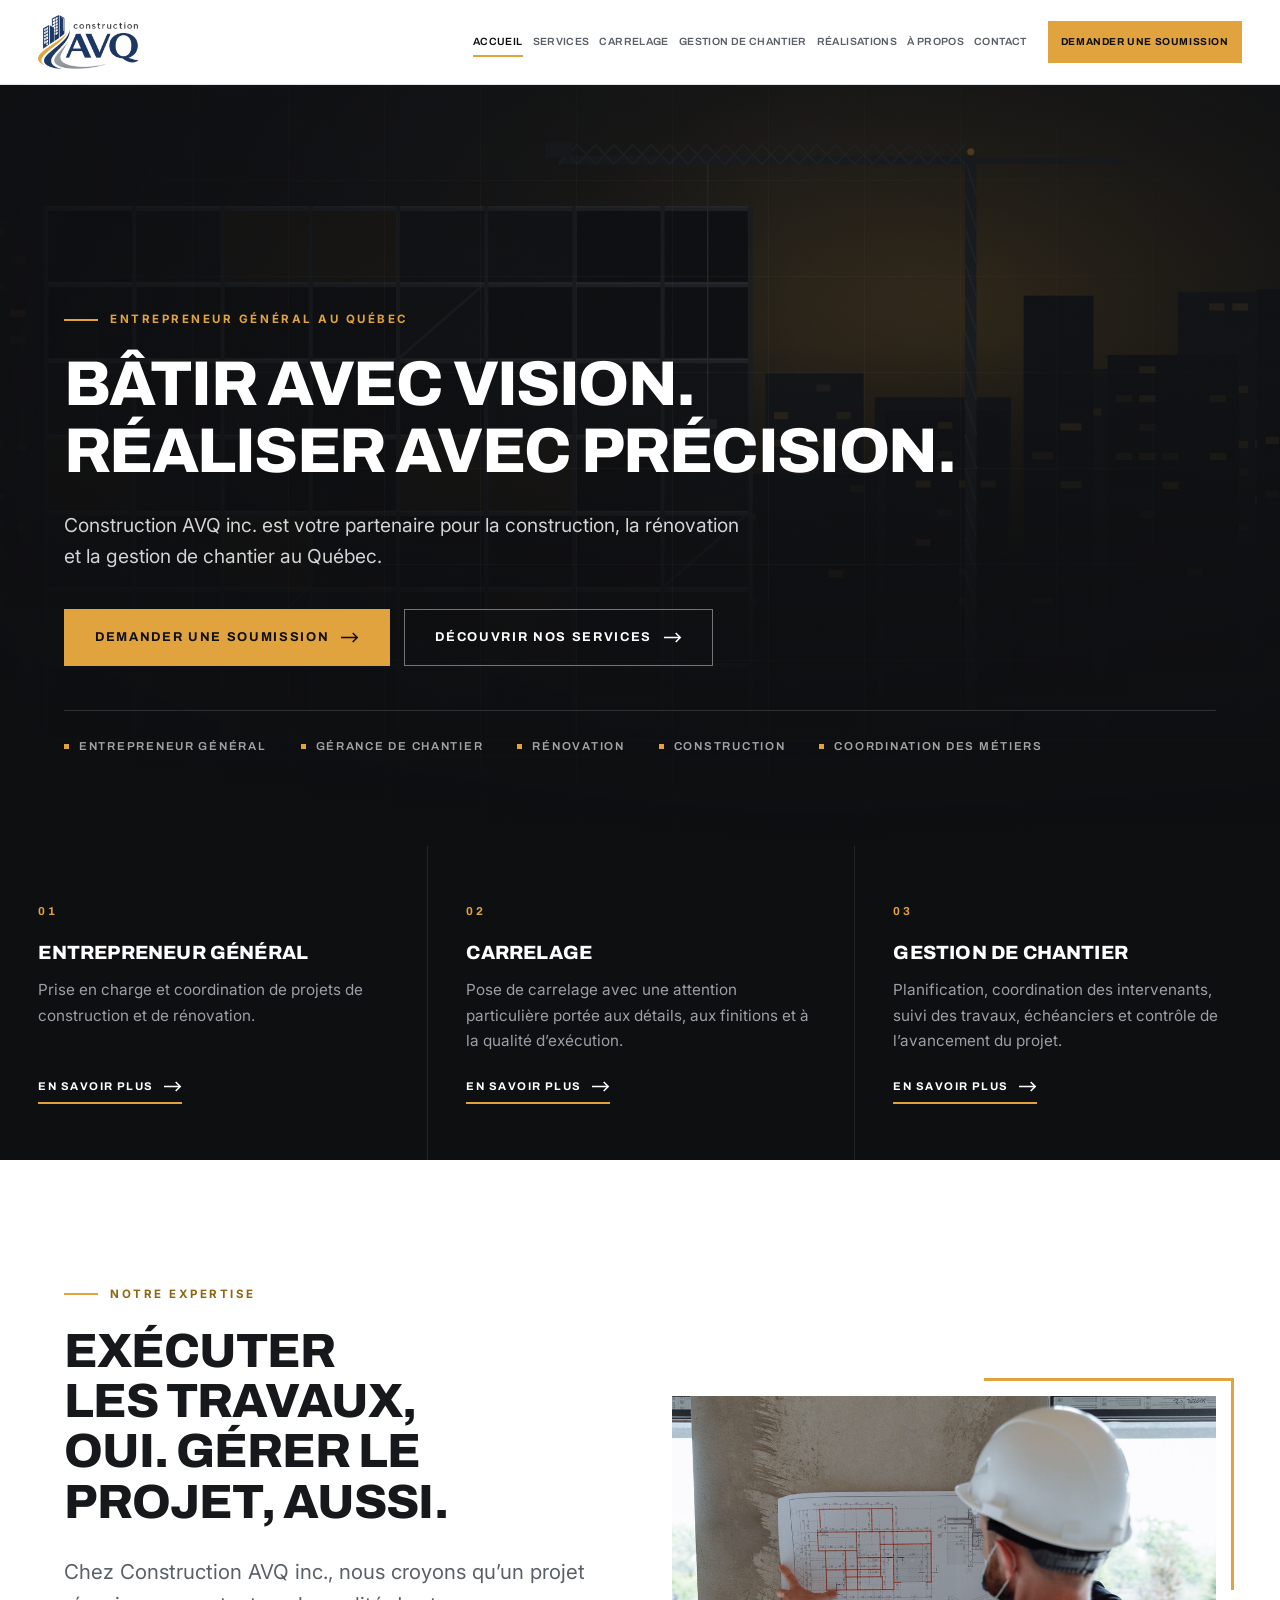
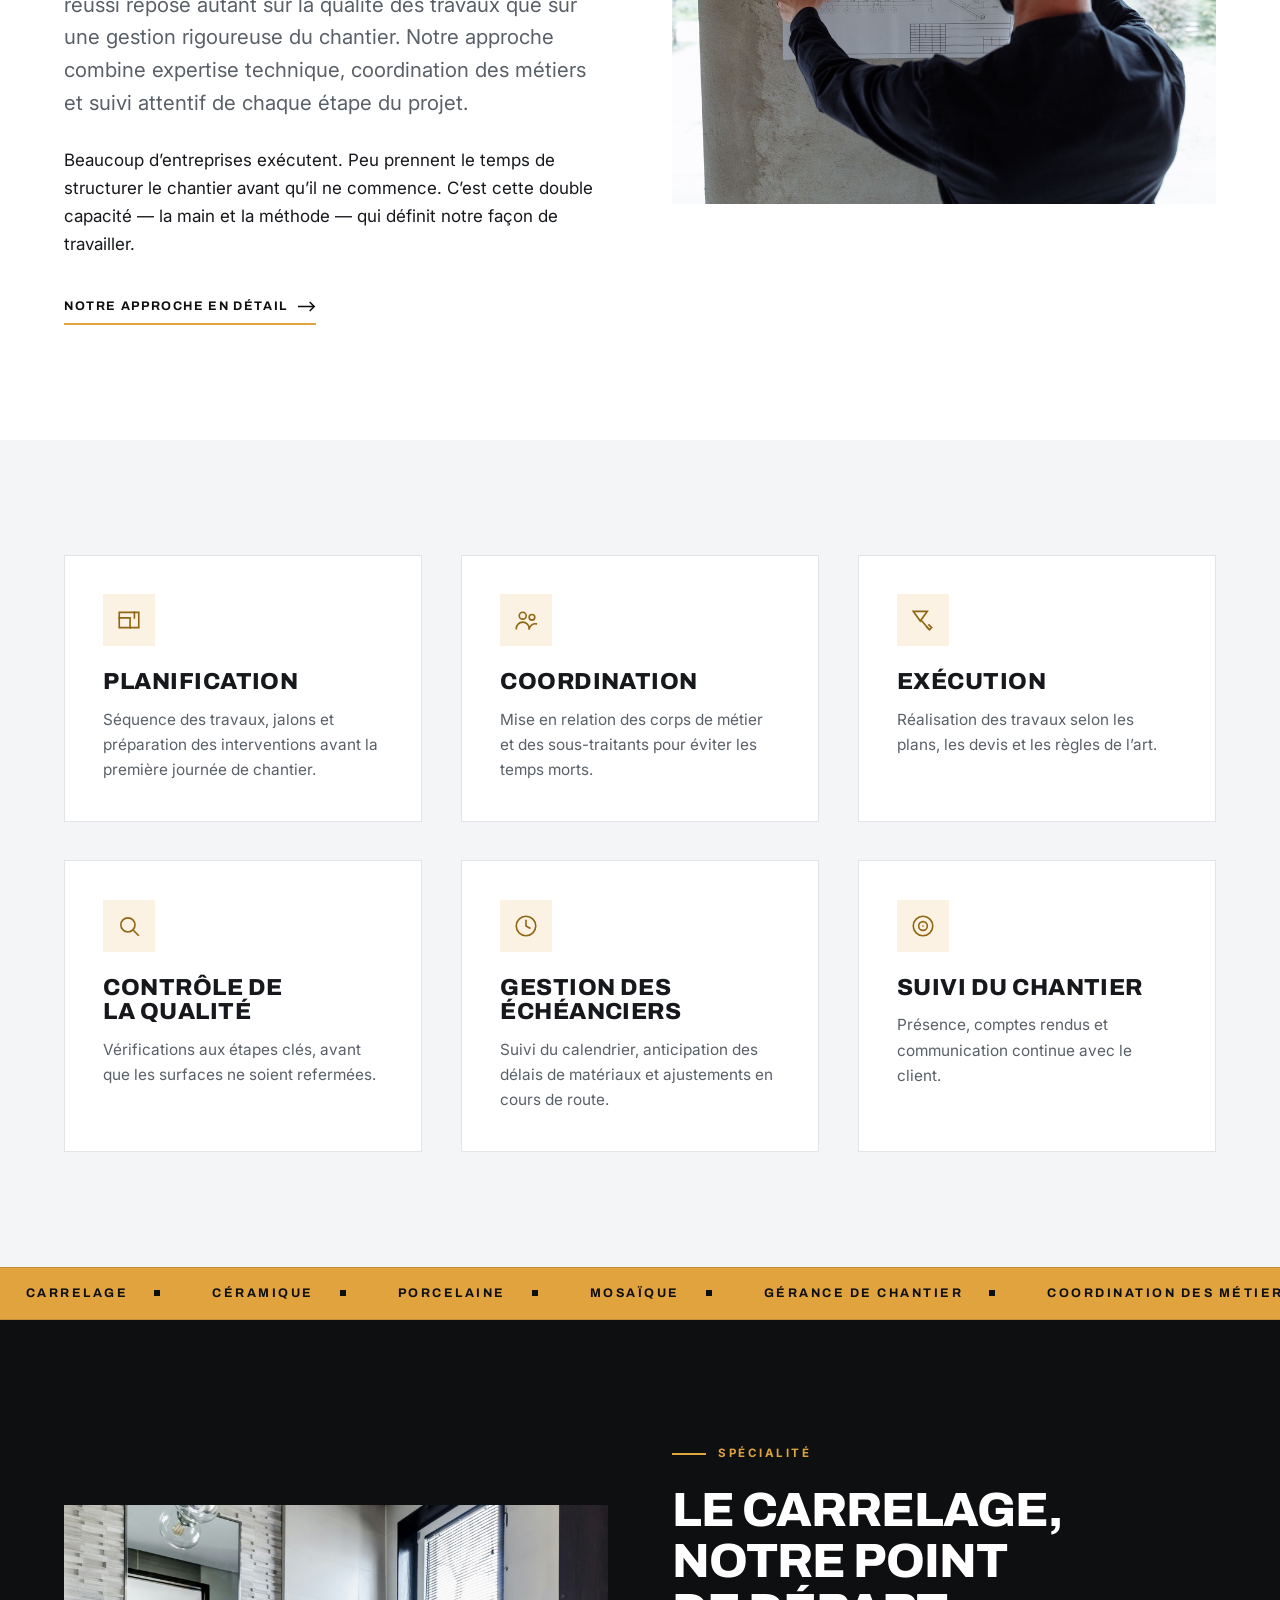
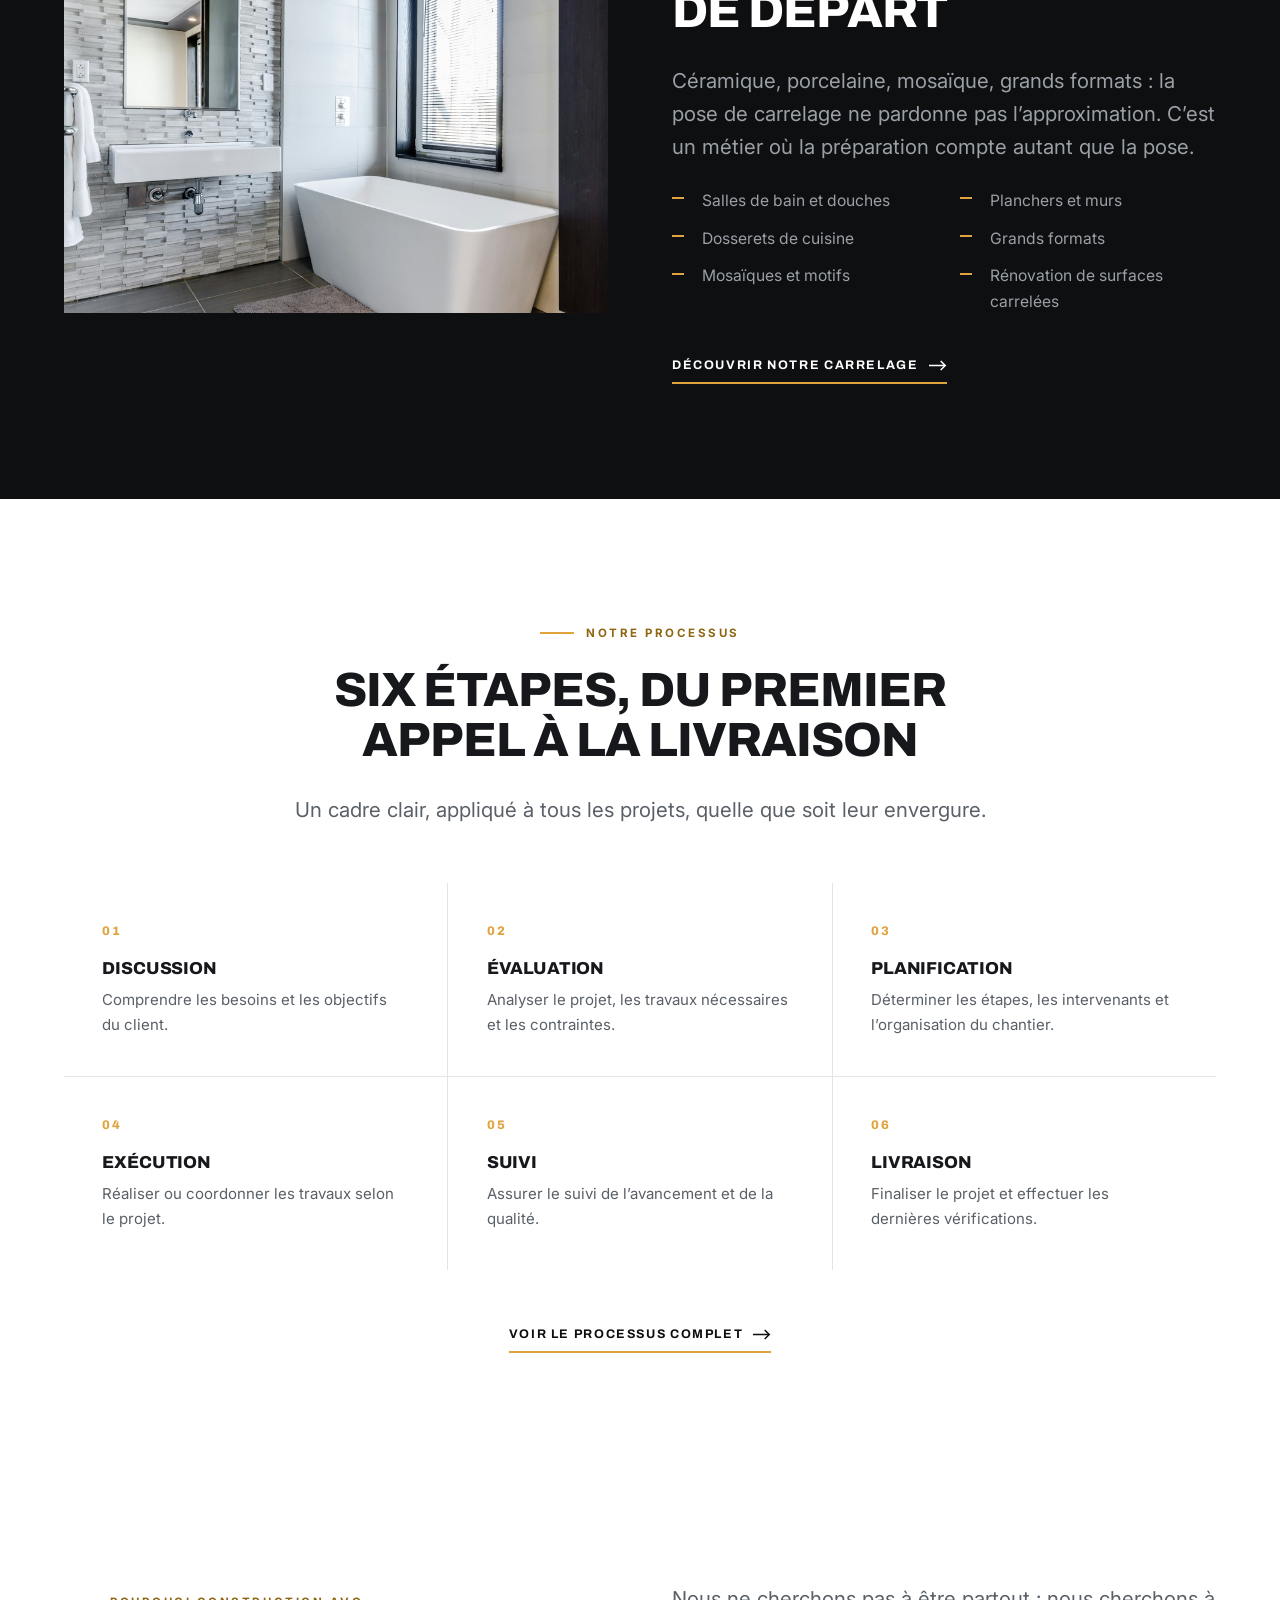
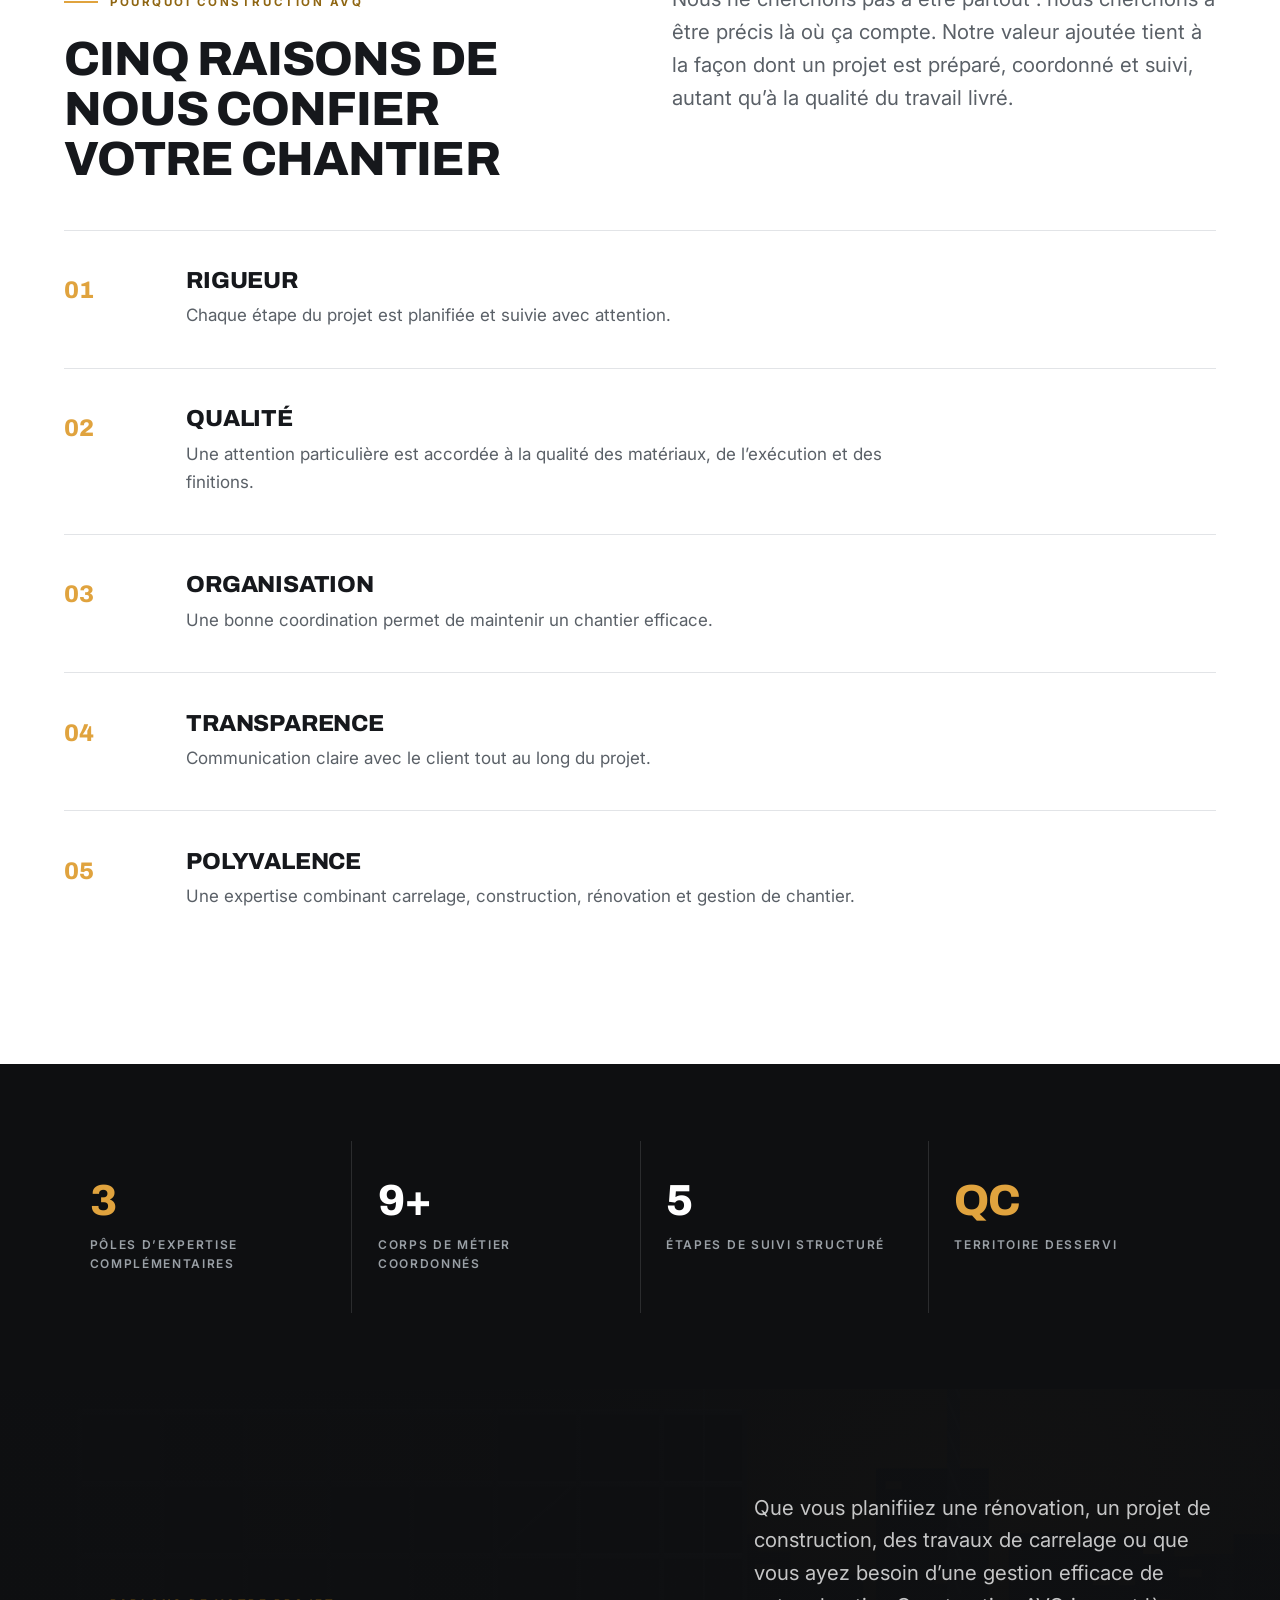
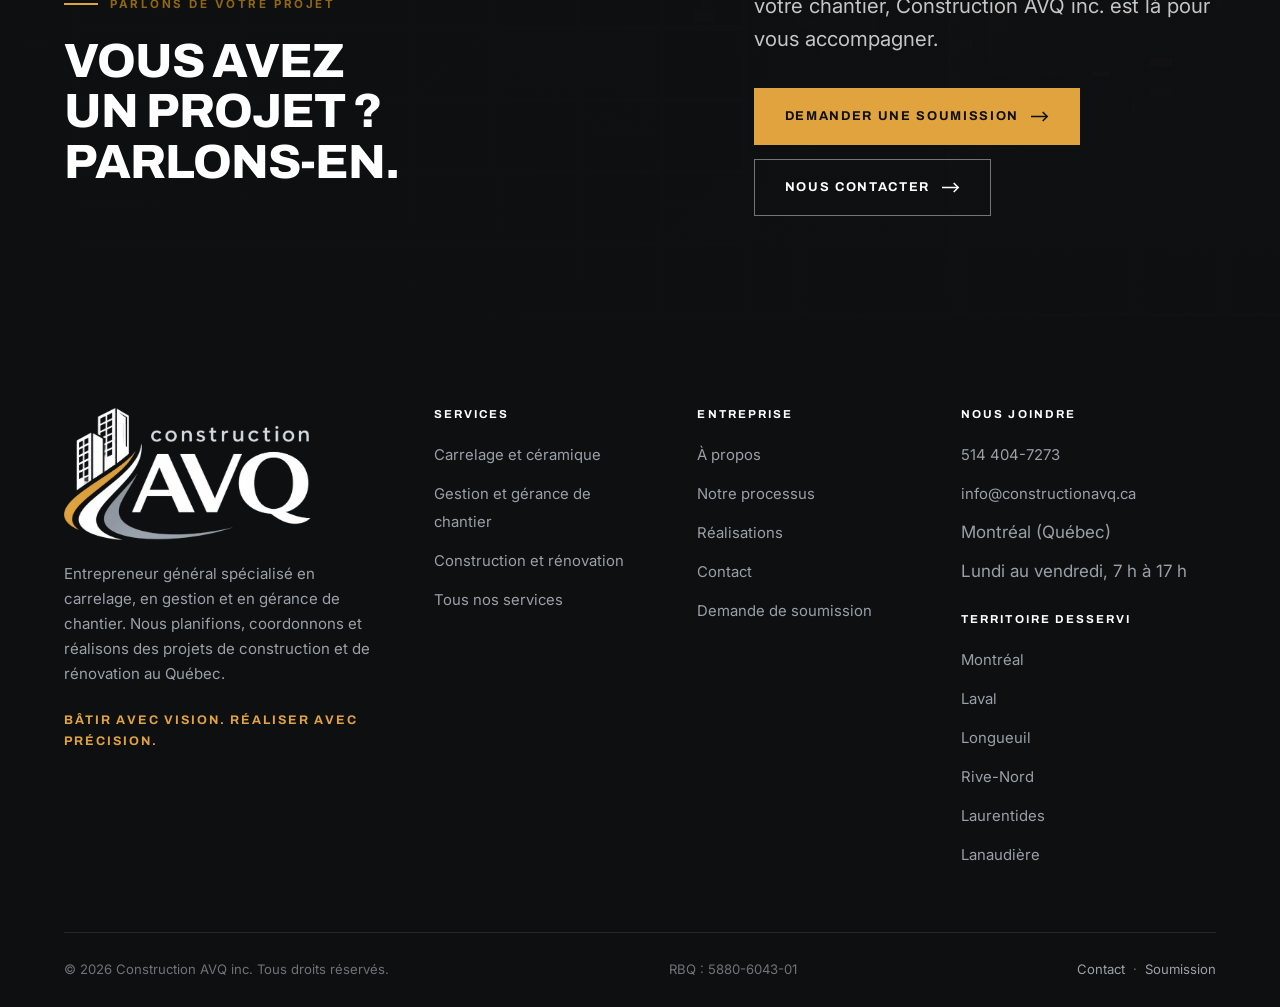
==== commit deb2d3ee: "Intègre les cinq photos fournies Les fichiers sont renommés pour dire ce qu'ils montrent, ce qui aid" ====
--- a/index.html
+++ b/index.html
@@ -110,7 +110,7 @@
         <div style="margin-top:32px"><a class="lien-fleche" href="a-propos.html">Notre approche en détail<svg class="fl" viewBox="0 0 20 12" width="18" height="11" fill="none" stroke="currentColor" stroke-width="1.7" aria-hidden="true"><path d="M0 6h18"/><path d="m13 1 5 5-5 5"/></svg></a></div>
       </div>
       <div class="duo__media duo__cadre reveal" data-delai="1">
-        <img src="assets/img/gestion-chantier.svg" alt="Plan de chantier annoté et échéancier de projet de construction" width="1600" height="1000" loading="lazy">
+        <img src="assets/img/chantier-lecture-plans.jpeg" alt="Chargé de projet casqué consultant les plans d’exécution sur un chantier" width="1086" height="724" loading="lazy">
       </div>
     </div>
   </div>
@@ -130,7 +130,7 @@
   <div class="wrap">
     <div class="duo duo--inverse">
       <div class="duo__media reveal">
-        <img src="assets/img/carrelage-grand-format.svg" alt="Plancher de porcelaine grand format posé avec joints alignés" width="1600" height="1000" loading="lazy">
+        <img src="assets/img/carrelage-salle-de-bain.jpeg" alt="Salle de bain contemporaine : mur en mosaïque de pierre et plancher de grand format" width="904" height="868" loading="lazy">
       </div>
       <div class="reveal" data-delai="1">
         <p class="eyebrow">Spécialité</p>
--- a/assets/css/style.css
+++ b/assets/css/style.css
@@ -594,6 +594,15 @@
   transition: opacity var(--transition);
 }
 .projet__txt { position: absolute; left: 0; right: 0; bottom: 0; padding: clamp(20px, 2.4vw, 30px); }
+
+/* Vitrine de la page Carrelage : une seule étiquette à lire, donc un voile
+   bien plus léger — les photos doivent rester le sujet. */
+.projet--vitrine { cursor: default; }
+.projet--vitrine .projet__voile {
+  background: linear-gradient(to top,
+    rgba(14,15,17,0.80) 0%, rgba(14,15,17,0.38) 26%, rgba(14,15,17,0.04) 62%, transparent 100%);
+}
+.projet--vitrine:hover .projet__img img { transform: scale(1.04); }
 .projet__cat, .projet__titre, .projet__meta { display: block; }
 .projet__cat {
   font-size: 0.66rem; text-transform: uppercase; letter-spacing: 0.18em;
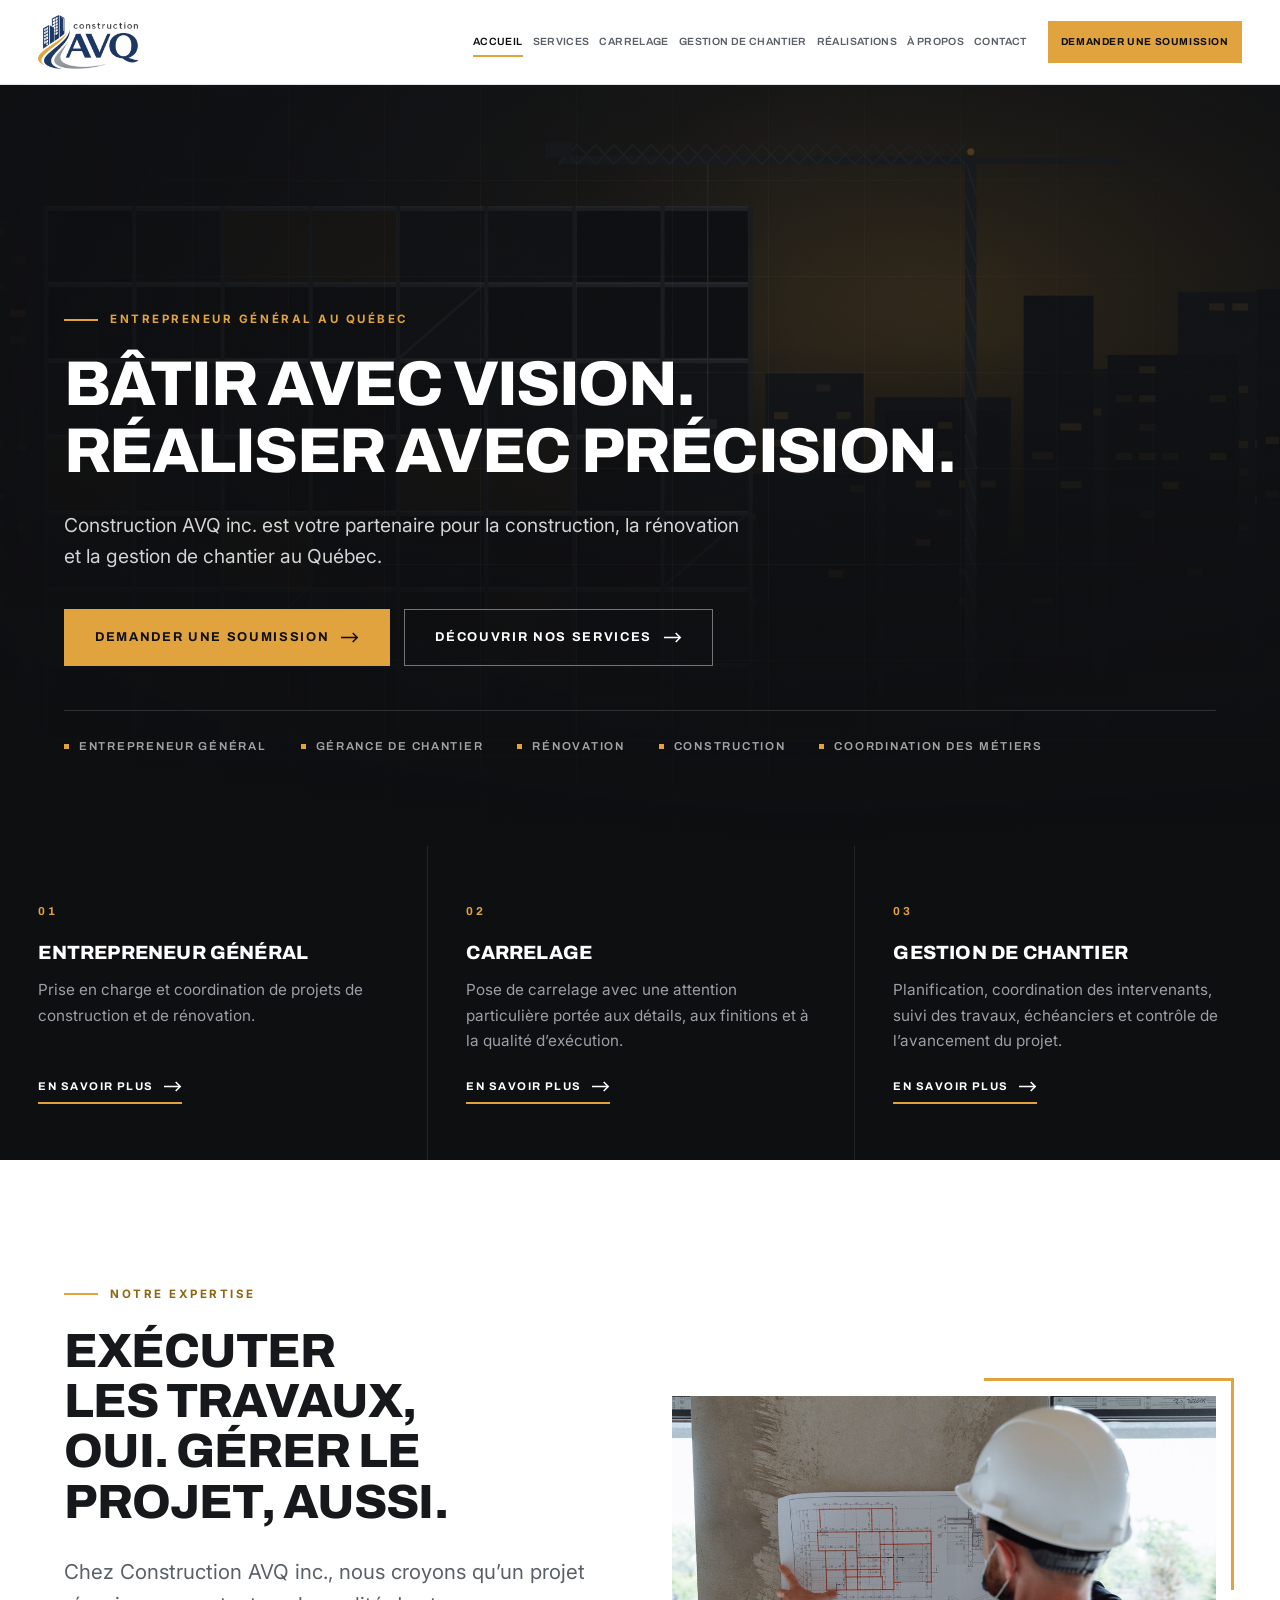
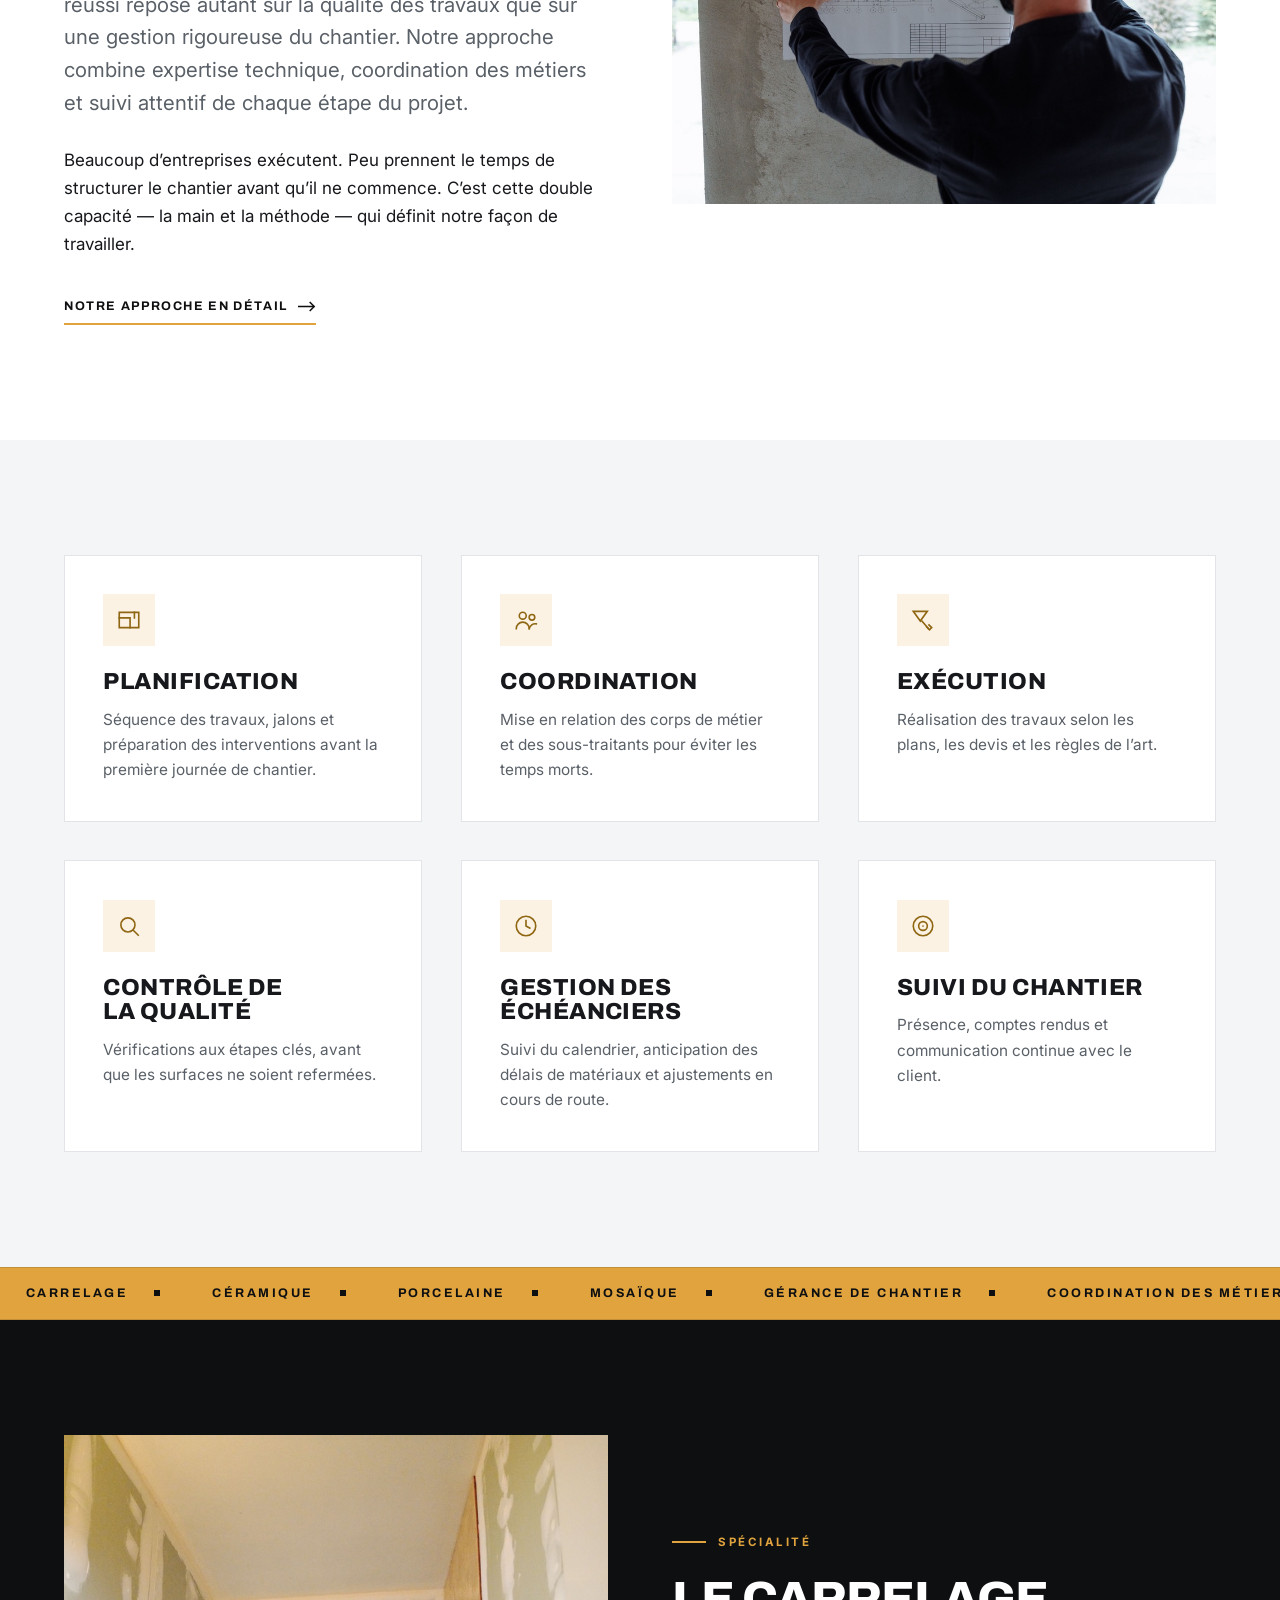
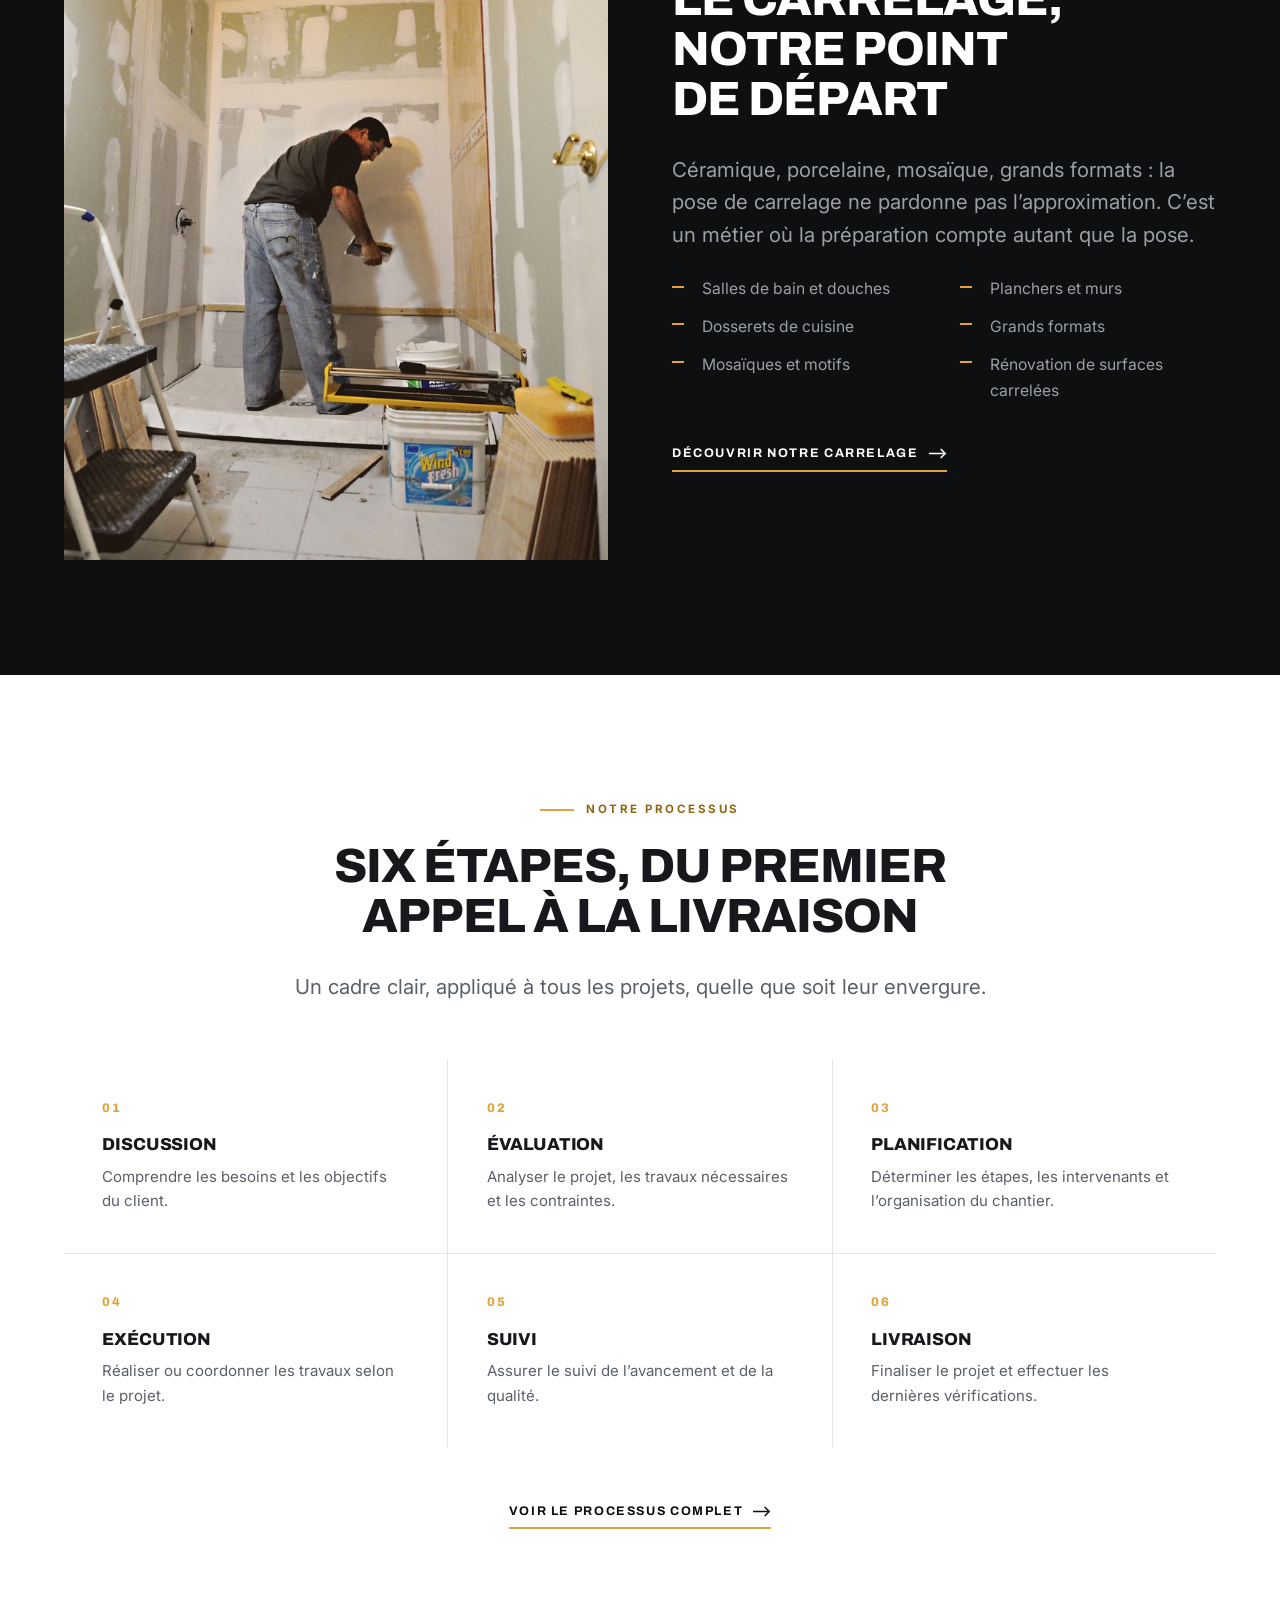
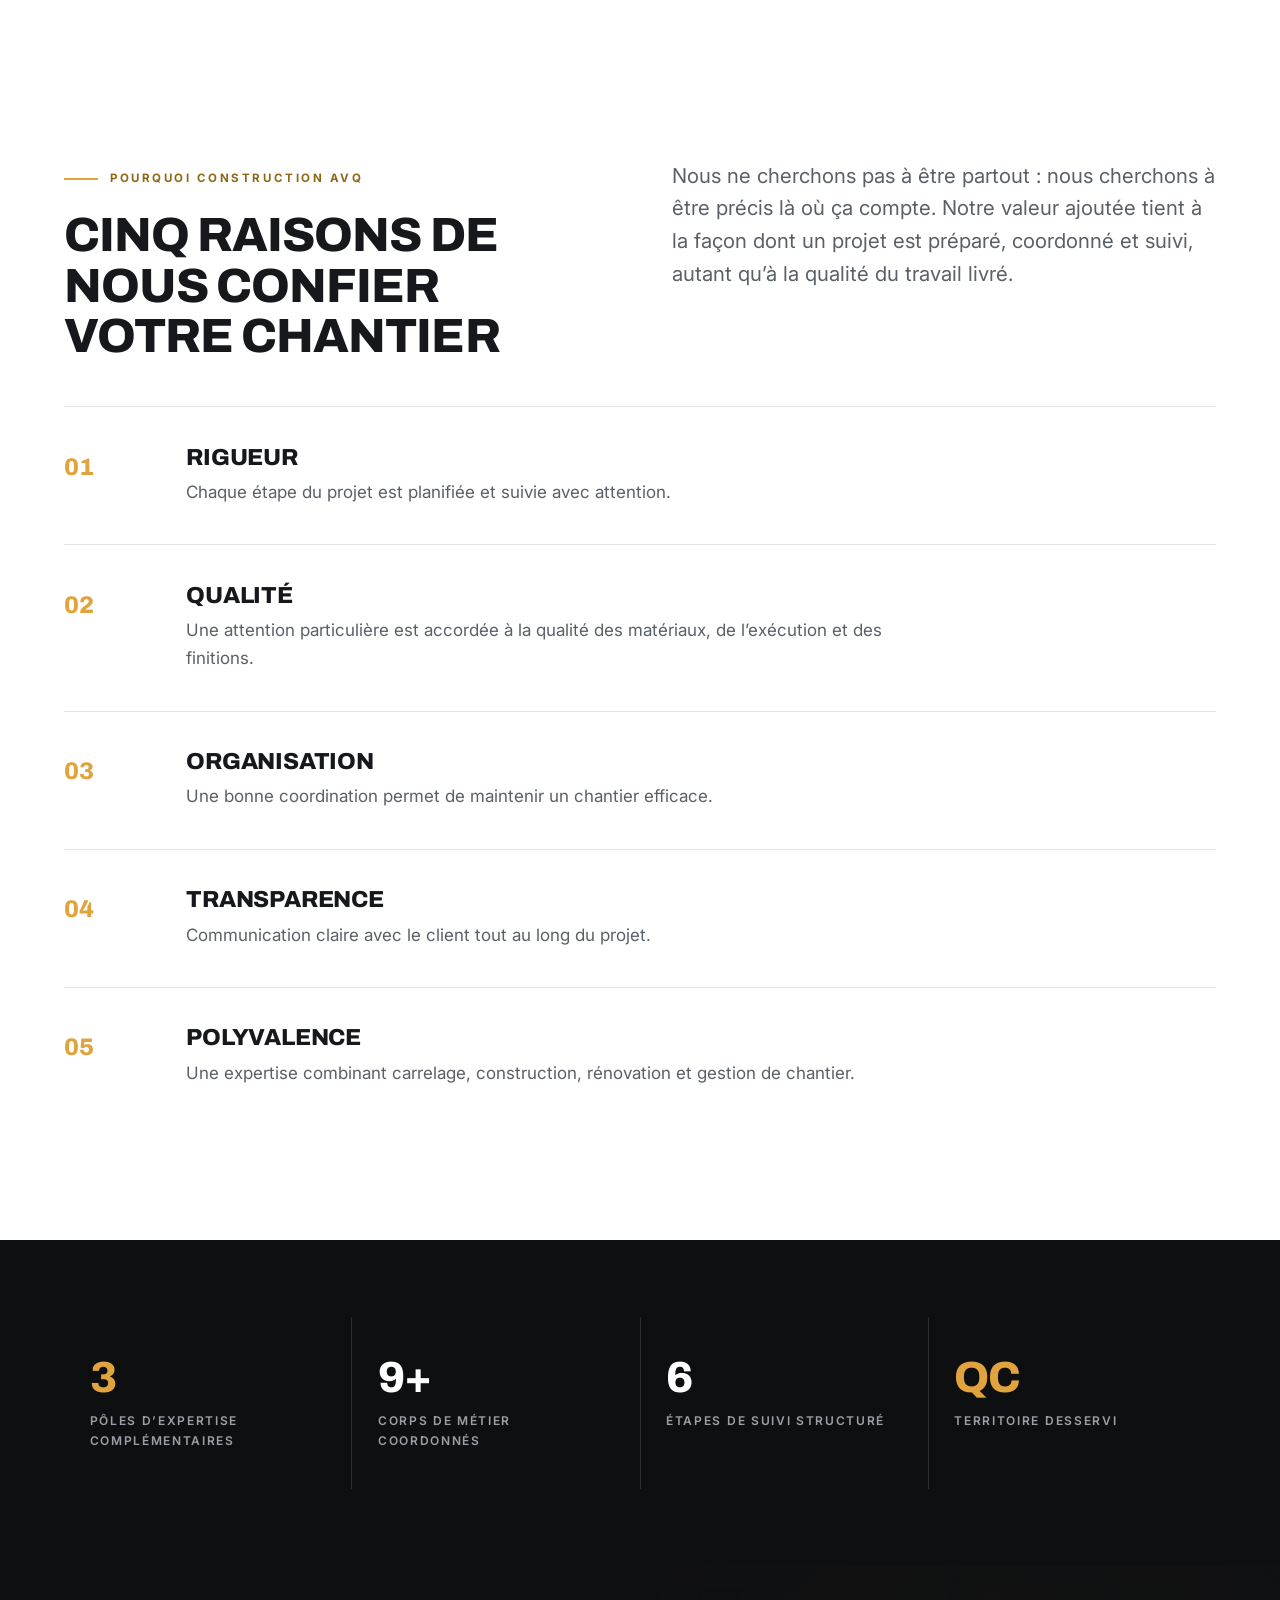
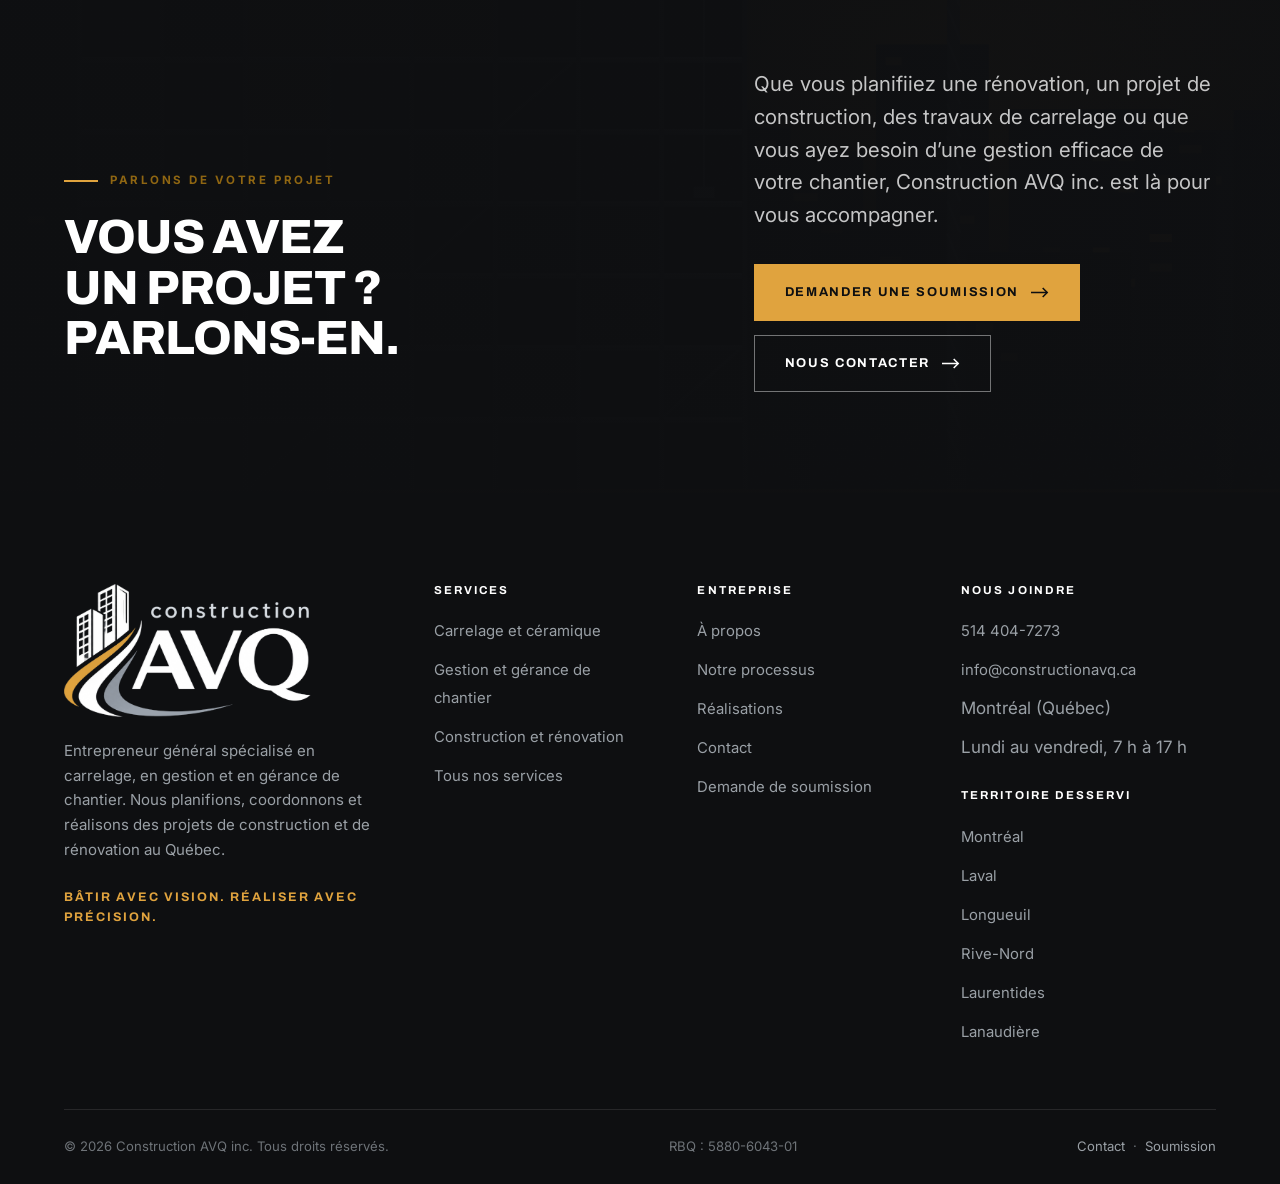
==== commit b29e4757: "Retire les comparateurs avant/après et place la photo de pose à l'accueil Avant / après - La section" ====
--- a/index.html
+++ b/index.html
@@ -129,8 +129,8 @@
 <section class="section section--sombre">
   <div class="wrap">
     <div class="duo duo--inverse">
-      <div class="duo__media reveal">
-        <img src="assets/img/carrelage-salle-de-bain.jpeg" alt="Salle de bain contemporaine : mur en mosaïque de pierre et plancher de grand format" width="904" height="868" loading="lazy">
+      <div class="duo__media duo__media--haut reveal">
+        <img src="assets/img/carrelage-pose-en-cours.jpeg" alt="Préparation d’un mur de salle de bain avant la pose du carrelage, coupeuse et carreaux en attente" width="724" height="1086" loading="lazy">
       </div>
       <div class="reveal" data-delai="1">
         <p class="eyebrow">Spécialité</p>
--- a/assets/css/style.css
+++ b/assets/css/style.css
@@ -623,42 +623,13 @@
 .projet:hover .projet__plus { opacity: 1; transform: none; }
 .projet.est-masque { display: none; }
 
-/* Avant / après */
-.ba {
-  position: relative; aspect-ratio: 3 / 2; overflow: hidden; background: var(--noir);
-  cursor: ew-resize; -webkit-user-select: none; user-select: none; touch-action: none;
-}
-.ba img {
-  position: absolute; inset: 0; width: 100%; height: 100%; object-fit: cover;
-  /* Sans cela, le navigateur démarre un glisser-déposer natif sur l'image
-     et annule le pointeur en cours (pointercancel), figeant le curseur. */
-  pointer-events: none; -webkit-user-drag: none; -webkit-user-select: none; user-select: none;
-}
-.ba__apres { clip-path: inset(0 0 0 50%); }
-.ba__poignee {
-  position: absolute; top: 0; bottom: 0; left: 50%; width: 2px; background: var(--blanc);
-  transform: translateX(-1px); pointer-events: none;
-}
-.ba__poignee::after {
-  content: ""; position: absolute; top: 50%; left: 50%;
-  width: 46px; height: 46px; transform: translate(-50%, -50%);
-  border: 2px solid var(--blanc); border-radius: 50%;
-  background: rgba(14,15,17,0.55);
-  -webkit-backdrop-filter: blur(4px); backdrop-filter: blur(4px);
-}
-.ba__poignee::before {
-  content: "◀ ▶"; position: absolute; top: 50%; left: 50%; z-index: 2;
-  transform: translate(-50%, -50%); color: var(--blanc); font-size: 0.6rem; letter-spacing: 1px;
-}
-.ba__etiq {
-  position: absolute; bottom: 16px; z-index: 3;
-  font-family: var(--font-titre); font-size: 0.66rem; font-weight: 700;
-  text-transform: uppercase; letter-spacing: 0.16em;
-  padding: 8px 14px; background: rgba(14,15,17,0.72); color: var(--blanc);
-  pointer-events: none;
-}
-.ba__etiq--a { left: 16px; }
-.ba__etiq--b { right: 16px; background: var(--accent); color: var(--noir); }
+/* Image de la fiche de projet */
+.modale__media { background: var(--noir); }
+.modale__img {
+  /* Bandeau contenu : la photo situe le projet, mais la fiche doit rester
+     lisible sans avoir à faire défiler. */
+  display: block; width: 100%; aspect-ratio: 3 / 2; max-height: 38vh; object-fit: cover;
+}
 
 /* Modale projet */
 .modale {
@@ -670,7 +641,7 @@
 }
 .modale.is-ouvert { opacity: 1; visibility: visible; }
 .modale__boite {
-  background: var(--blanc); max-width: 1060px; width: 100%;
+  background: var(--blanc); max-width: 780px; width: 100%;
   max-height: 92vh; overflow-y: auto; position: relative;
   transform: translateY(14px); transition: transform 320ms;
 }
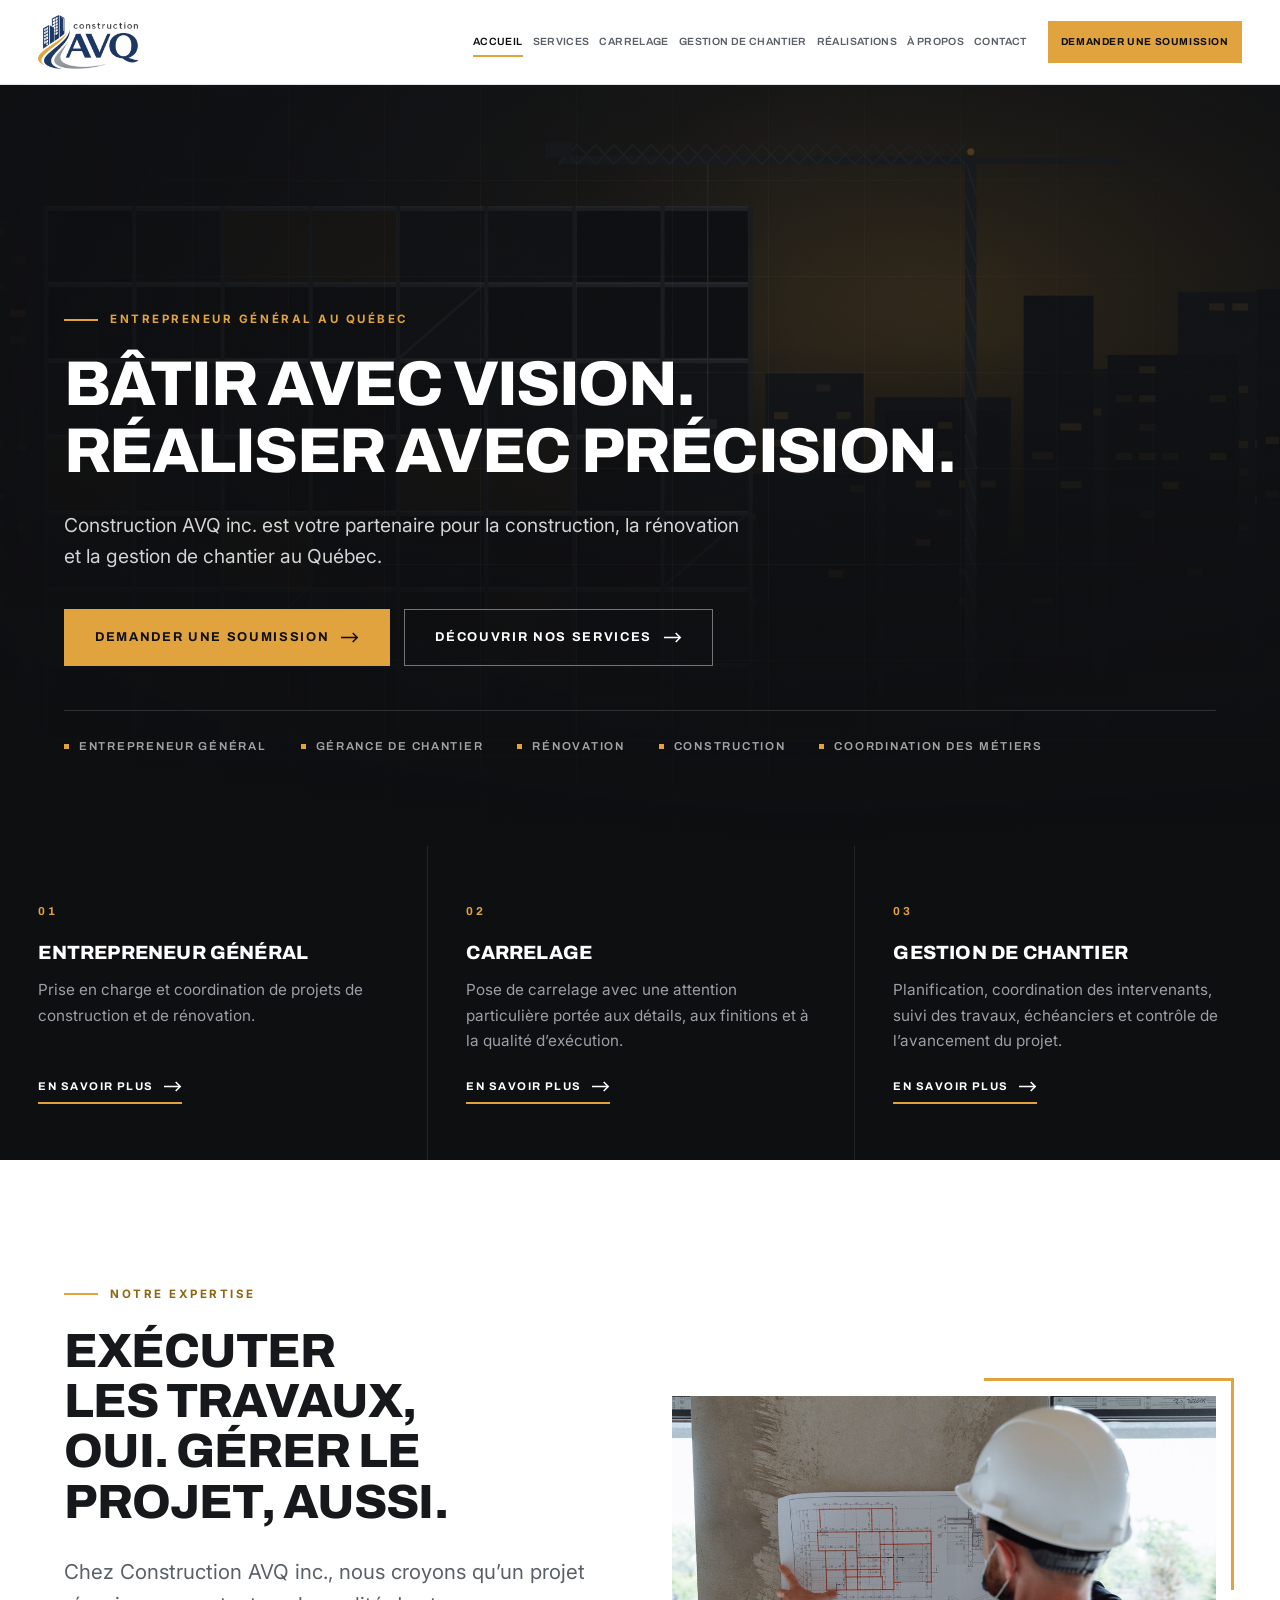
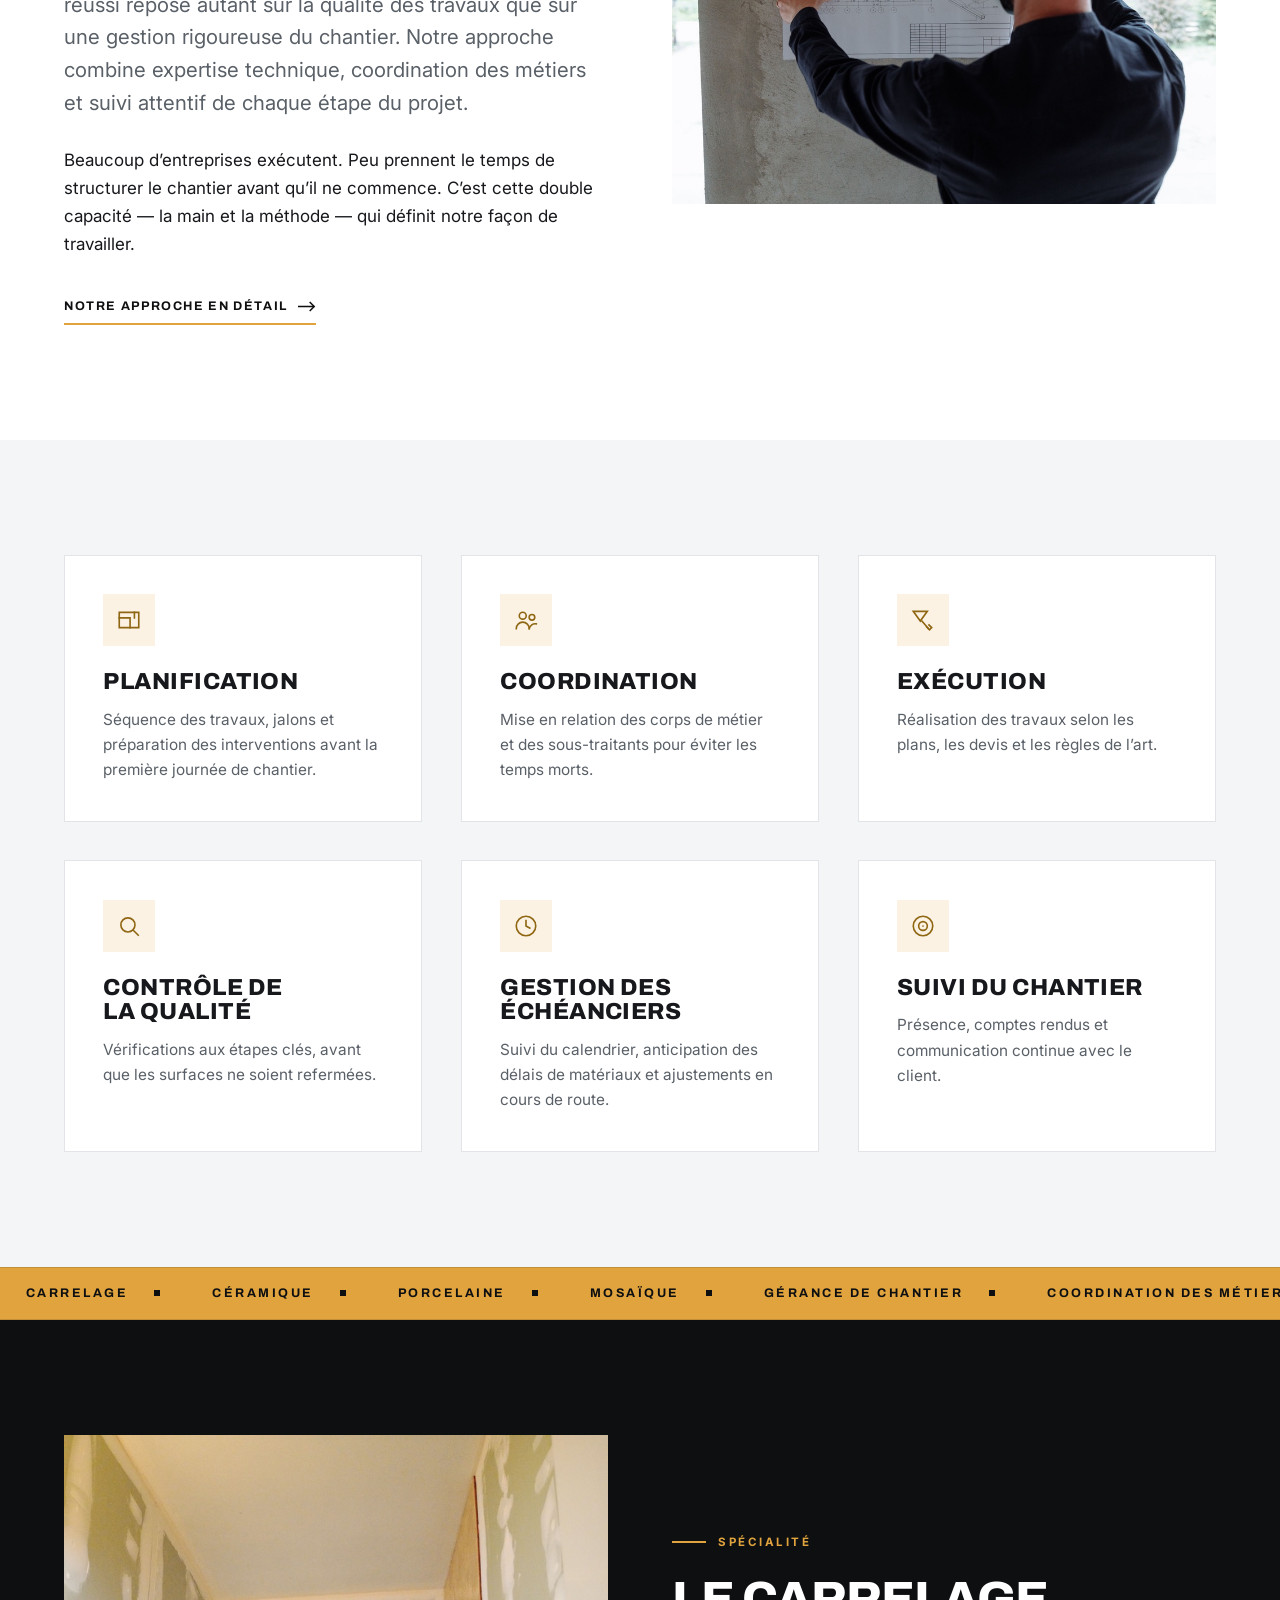
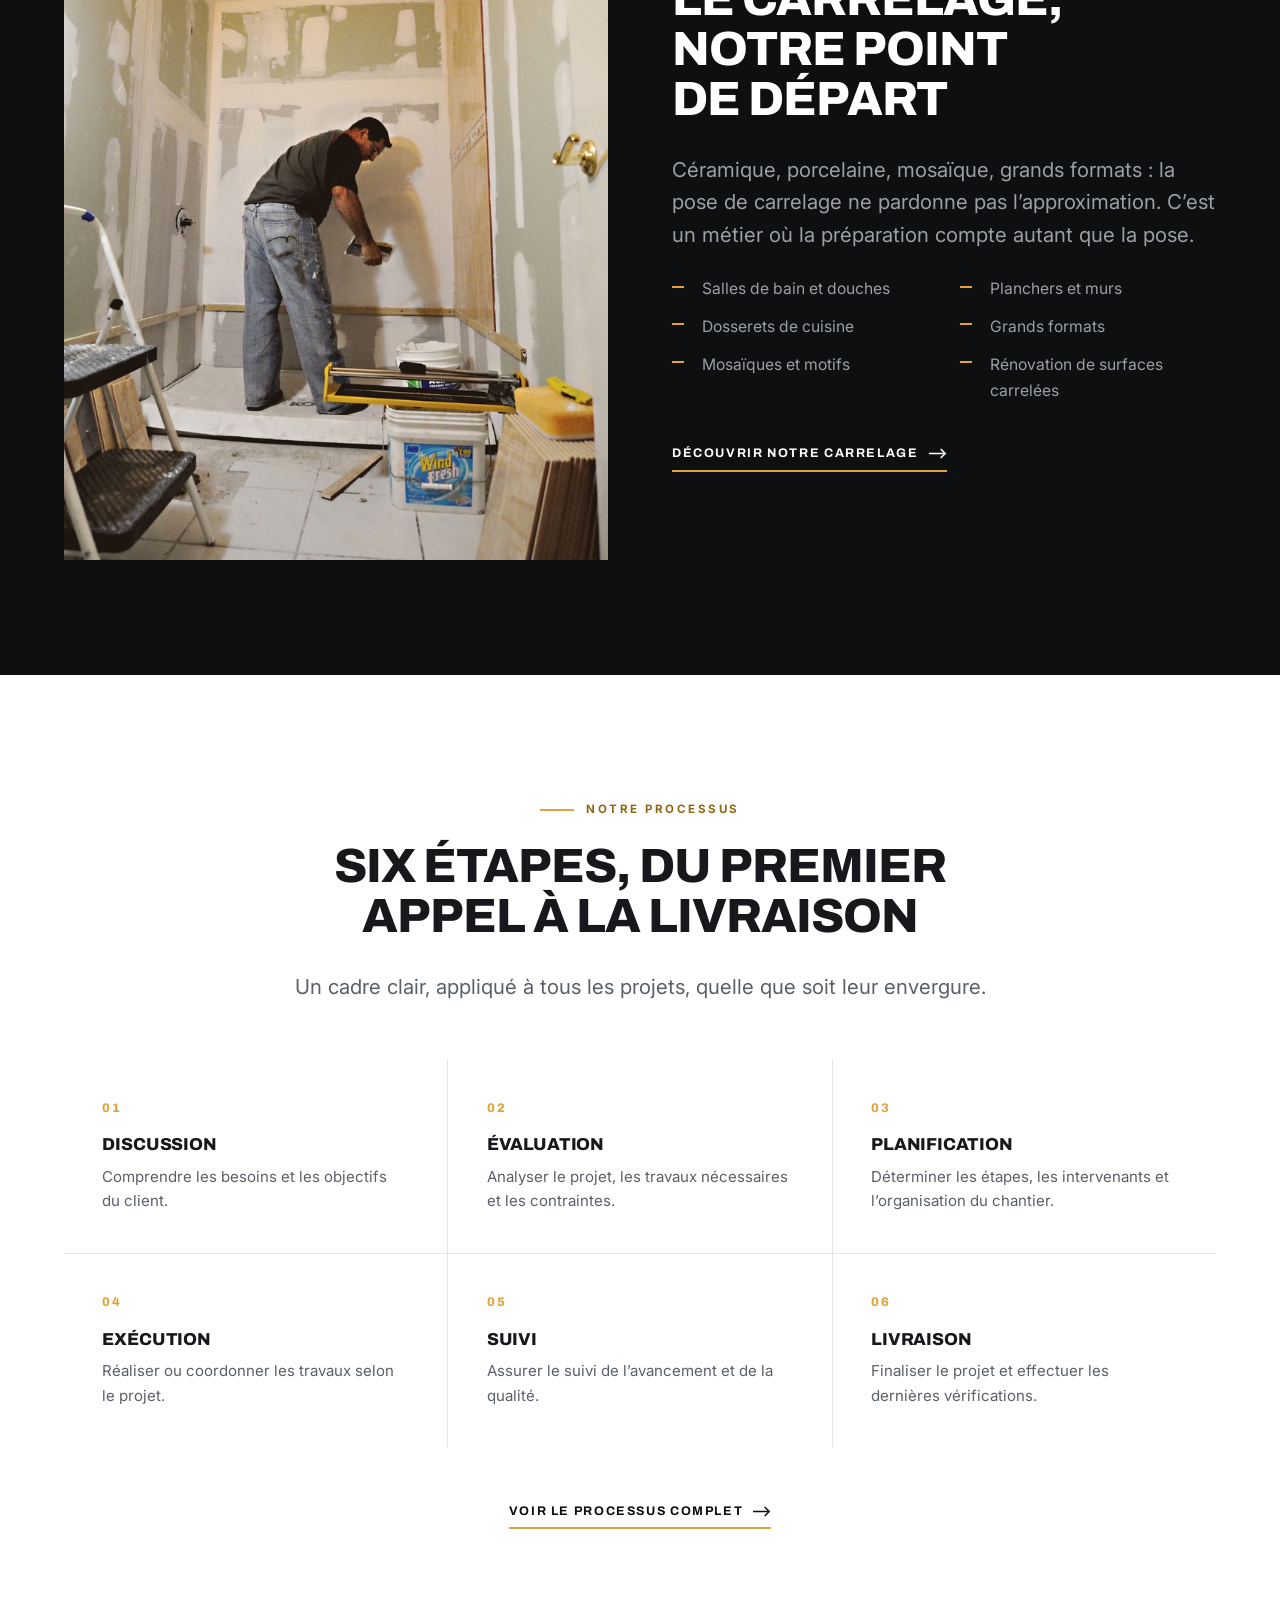
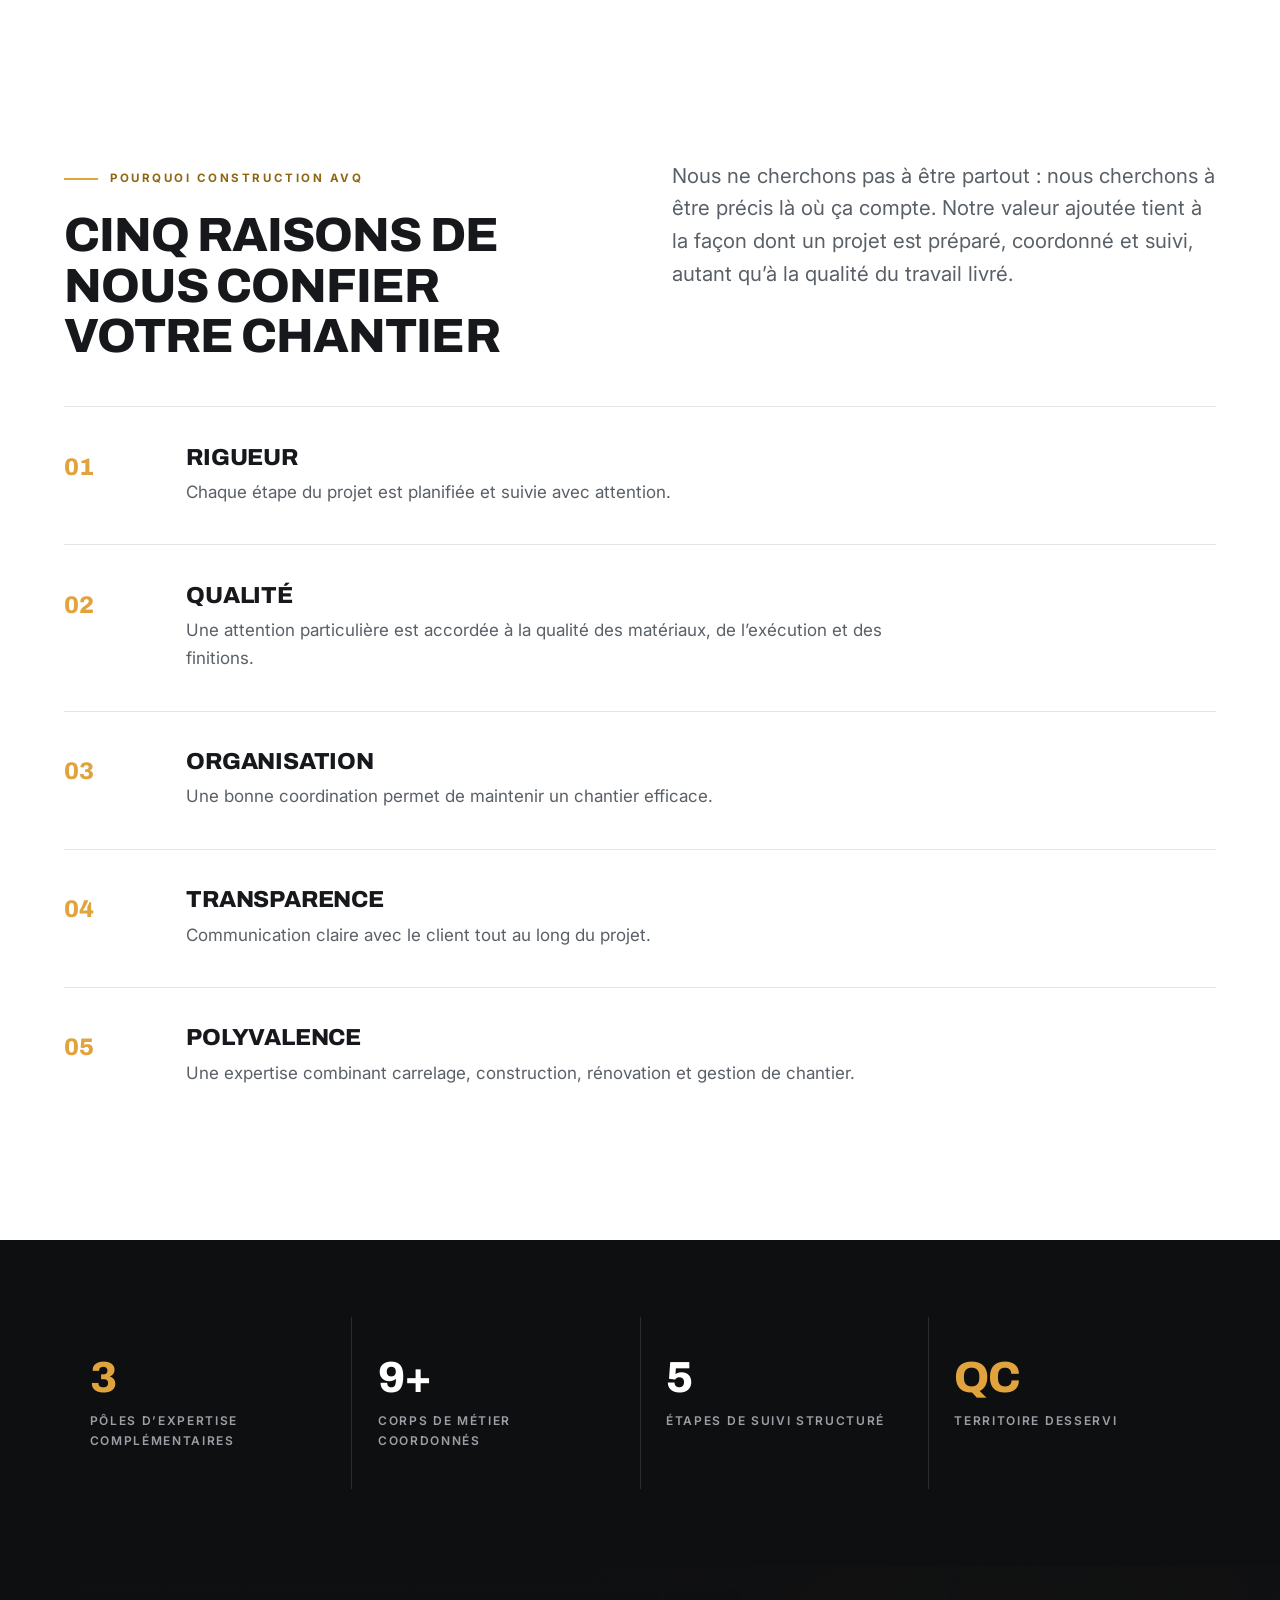
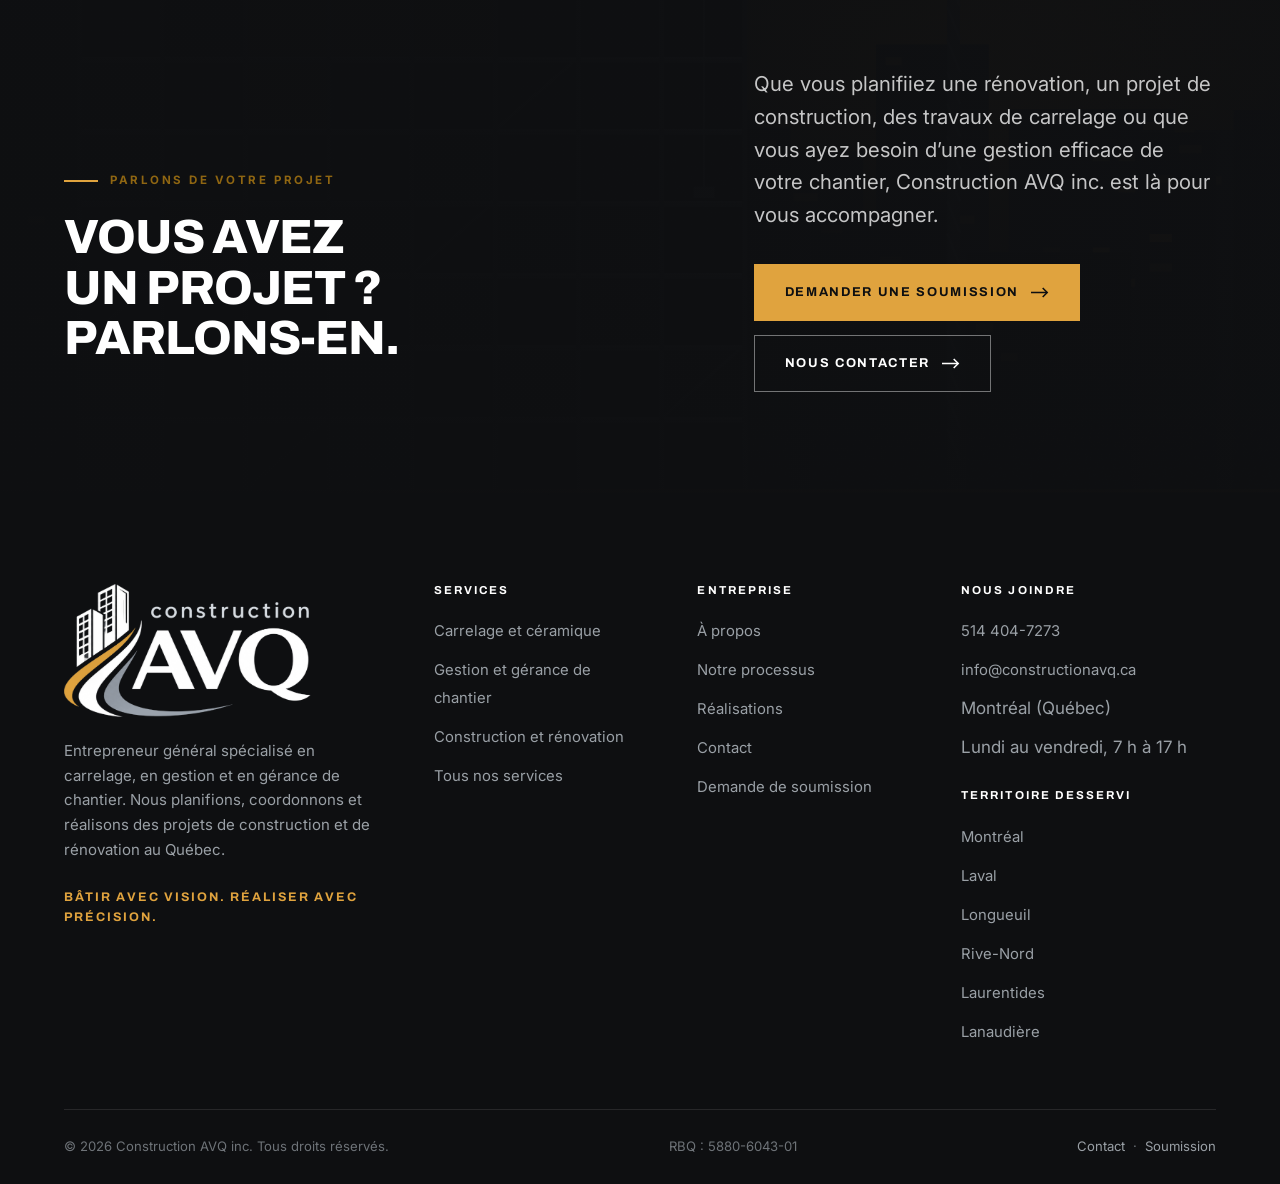
==== commit 028f832e: "Réduit le territoire desservi et remplace la bande de la page Carrelage Territoire - Gatineau, Saint" ====
--- a/index.html
+++ b/index.html
@@ -50,7 +50,7 @@
                    padding: 4px var(--gouttiere) 30px; }
   }
 </style></noscript>
-<script type="application/ld+json">{"@context":"https://schema.org","@type":"GeneralContractor","@id":"https://constructionavq.ca/#entreprise","name":"Construction AVQ inc.","alternateName":"Construction AVQ","slogan":"Bâtir avec vision. Réaliser avec précision.","description":"Entrepreneur général québécois spécialisé en carrelage, en gestion et en gérance de chantier. Construction, rénovation, coordination des sous-traitants et suivi de projet au Québec.","url":"https://constructionavq.ca/","telephone":"514 404-7273","email":"info@constructionavq.ca","image":"https://constructionavq.ca/assets/img/hero-chantier.svg","logo":"https://constructionavq.ca/assets/img/logo-avq.png","priceRange":"$$","identifier":{"@type":"PropertyValue","name":"Licence RBQ","value":"5880-6043-01","description":"Licence de la Régie du bâtiment du Québec"},"address":{"@type":"PostalAddress","addressLocality":"Montréal","addressRegion":"QC","addressCountry":"CA"},"areaServed":[{"@type":"City","name":"Montréal"},{"@type":"City","name":"Laval"},{"@type":"City","name":"Longueuil"},{"@type":"City","name":"Rive-Nord"},{"@type":"City","name":"Laurentides"},{"@type":"City","name":"Lanaudière"},{"@type":"City","name":"Ville de Québec"},{"@type":"City","name":"Estrie"}],"openingHoursSpecification":[{"@type":"OpeningHoursSpecification","dayOfWeek":["Monday","Tuesday","Wednesday","Thursday","Friday"],"opens":"07:00","closes":"17:00"}],"knowsAbout":["Carrelage","Pose de céramique","Pose de porcelaine","Mosaïque","Gestion de chantier","Gérance de chantier","Rénovation résidentielle","Rénovation commerciale","Coordination de sous-traitants"],"hasOfferCatalog":{"@type":"OfferCatalog","name":"Services de Construction AVQ inc.","itemListElement":[{"@type":"Offer","itemOffered":{"@type":"Service","name":"Carrelage et pose de céramique"}},{"@type":"Offer","itemOffered":{"@type":"Service","name":"Gestion et gérance de chantier"}},{"@type":"Offer","itemOffered":{"@type":"Service","name":"Construction et rénovation"}}]}}</script>
+<script type="application/ld+json">{"@context":"https://schema.org","@type":"GeneralContractor","@id":"https://constructionavq.ca/#entreprise","name":"Construction AVQ inc.","alternateName":"Construction AVQ","slogan":"Bâtir avec vision. Réaliser avec précision.","description":"Entrepreneur général québécois spécialisé en carrelage, en gestion et en gérance de chantier. Construction, rénovation, coordination des sous-traitants et suivi de projet au Québec.","url":"https://constructionavq.ca/","telephone":"514 404-7273","email":"info@constructionavq.ca","image":"https://constructionavq.ca/assets/img/hero-chantier.svg","logo":"https://constructionavq.ca/assets/img/logo-avq.png","priceRange":"$$","identifier":{"@type":"PropertyValue","name":"Licence RBQ","value":"5880-6043-01","description":"Licence de la Régie du bâtiment du Québec"},"address":{"@type":"PostalAddress","addressLocality":"Montréal","addressRegion":"QC","addressCountry":"CA"},"areaServed":[{"@type":"City","name":"Montréal"},{"@type":"City","name":"Laval"},{"@type":"City","name":"Longueuil"},{"@type":"City","name":"Rive-Nord"},{"@type":"City","name":"Laurentides"},{"@type":"City","name":"Lanaudière"},{"@type":"City","name":"Estrie"}],"openingHoursSpecification":[{"@type":"OpeningHoursSpecification","dayOfWeek":["Monday","Tuesday","Wednesday","Thursday","Friday"],"opens":"07:00","closes":"17:00"}],"knowsAbout":["Carrelage","Pose de céramique","Pose de porcelaine","Mosaïque","Gestion de chantier","Gérance de chantier","Rénovation résidentielle","Rénovation commerciale","Coordination de sous-traitants"],"hasOfferCatalog":{"@type":"OfferCatalog","name":"Services de Construction AVQ inc.","itemListElement":[{"@type":"Offer","itemOffered":{"@type":"Service","name":"Carrelage et pose de céramique"}},{"@type":"Offer","itemOffered":{"@type":"Service","name":"Gestion et gérance de chantier"}},{"@type":"Offer","itemOffered":{"@type":"Service","name":"Construction et rénovation"}}]}}</script>
 <script type="application/ld+json">{"@context":"https://schema.org","@type":"WebSite","name":"Construction AVQ inc.","url":"https://constructionavq.ca/","inLanguage":"fr-CA","publisher":{"@id":"https://constructionavq.ca/#entreprise"}}</script>
 </head>
 <body>
--- a/assets/css/style.css
+++ b/assets/css/style.css
@@ -889,6 +889,17 @@
   color: var(--accent);
 }
 
+/* Deux photographies côte à côte, contenues dans la largeur du site :
+   au-delà, elles dépasseraient leur définition native et perdraient leur netteté. */
+.paire-photos { display: grid; grid-template-columns: 1fr 1fr; gap: clamp(10px, 1.5vw, 20px); }
+.paire-photos img { width: 100%; aspect-ratio: 4 / 5; object-fit: cover; display: block; }
+@media (max-width: 700px) {
+  /* Empilées, deux images en 4/5 rempliraient presque tout l'écran :
+     on resserre le cadrage plutôt que d'imposer un long défilement. */
+  .paire-photos { grid-template-columns: 1fr; }
+  .paire-photos img { aspect-ratio: 1 / 1; }
+}
+
 /* Bandeau image pleine largeur */
 .bande-image { position: relative; height: clamp(280px, 44vw, 520px); overflow: hidden; background: var(--noir); }
 .bande-image img { width: 100%; height: 100%; object-fit: cover; }
